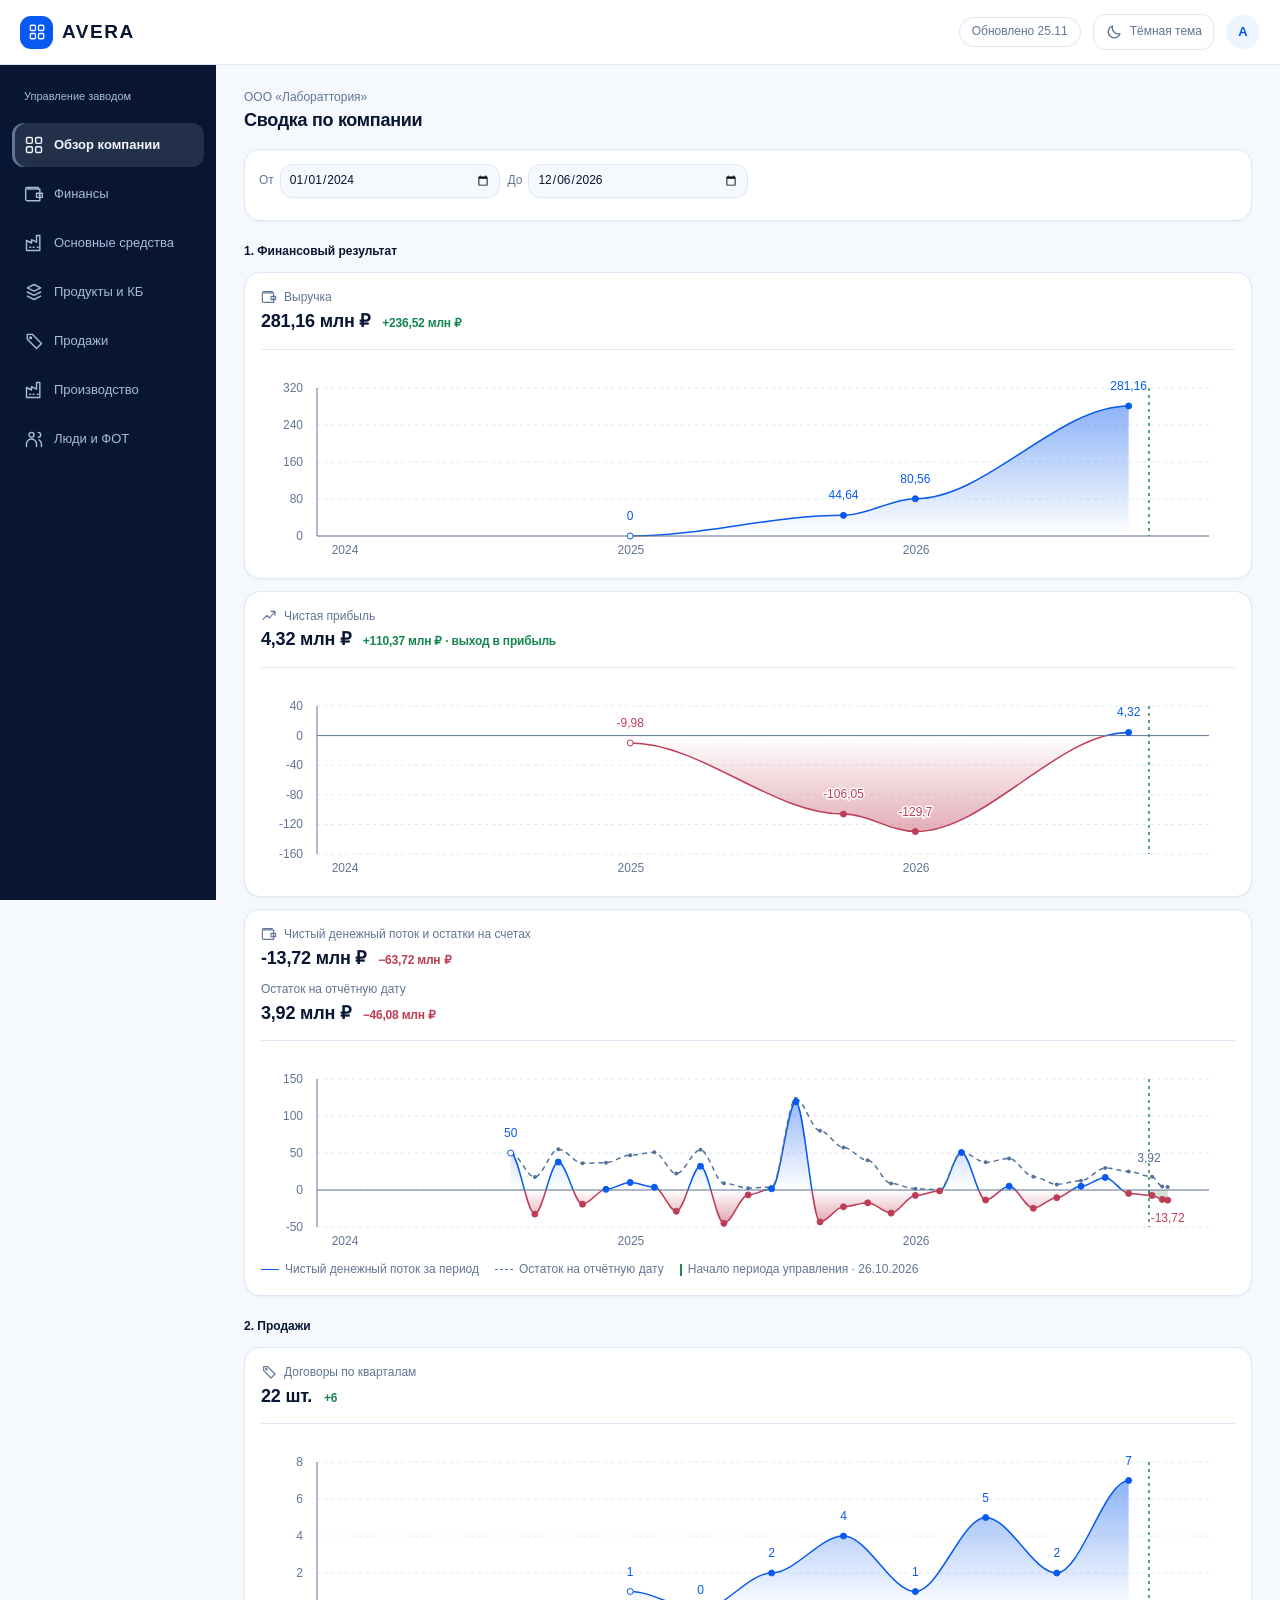
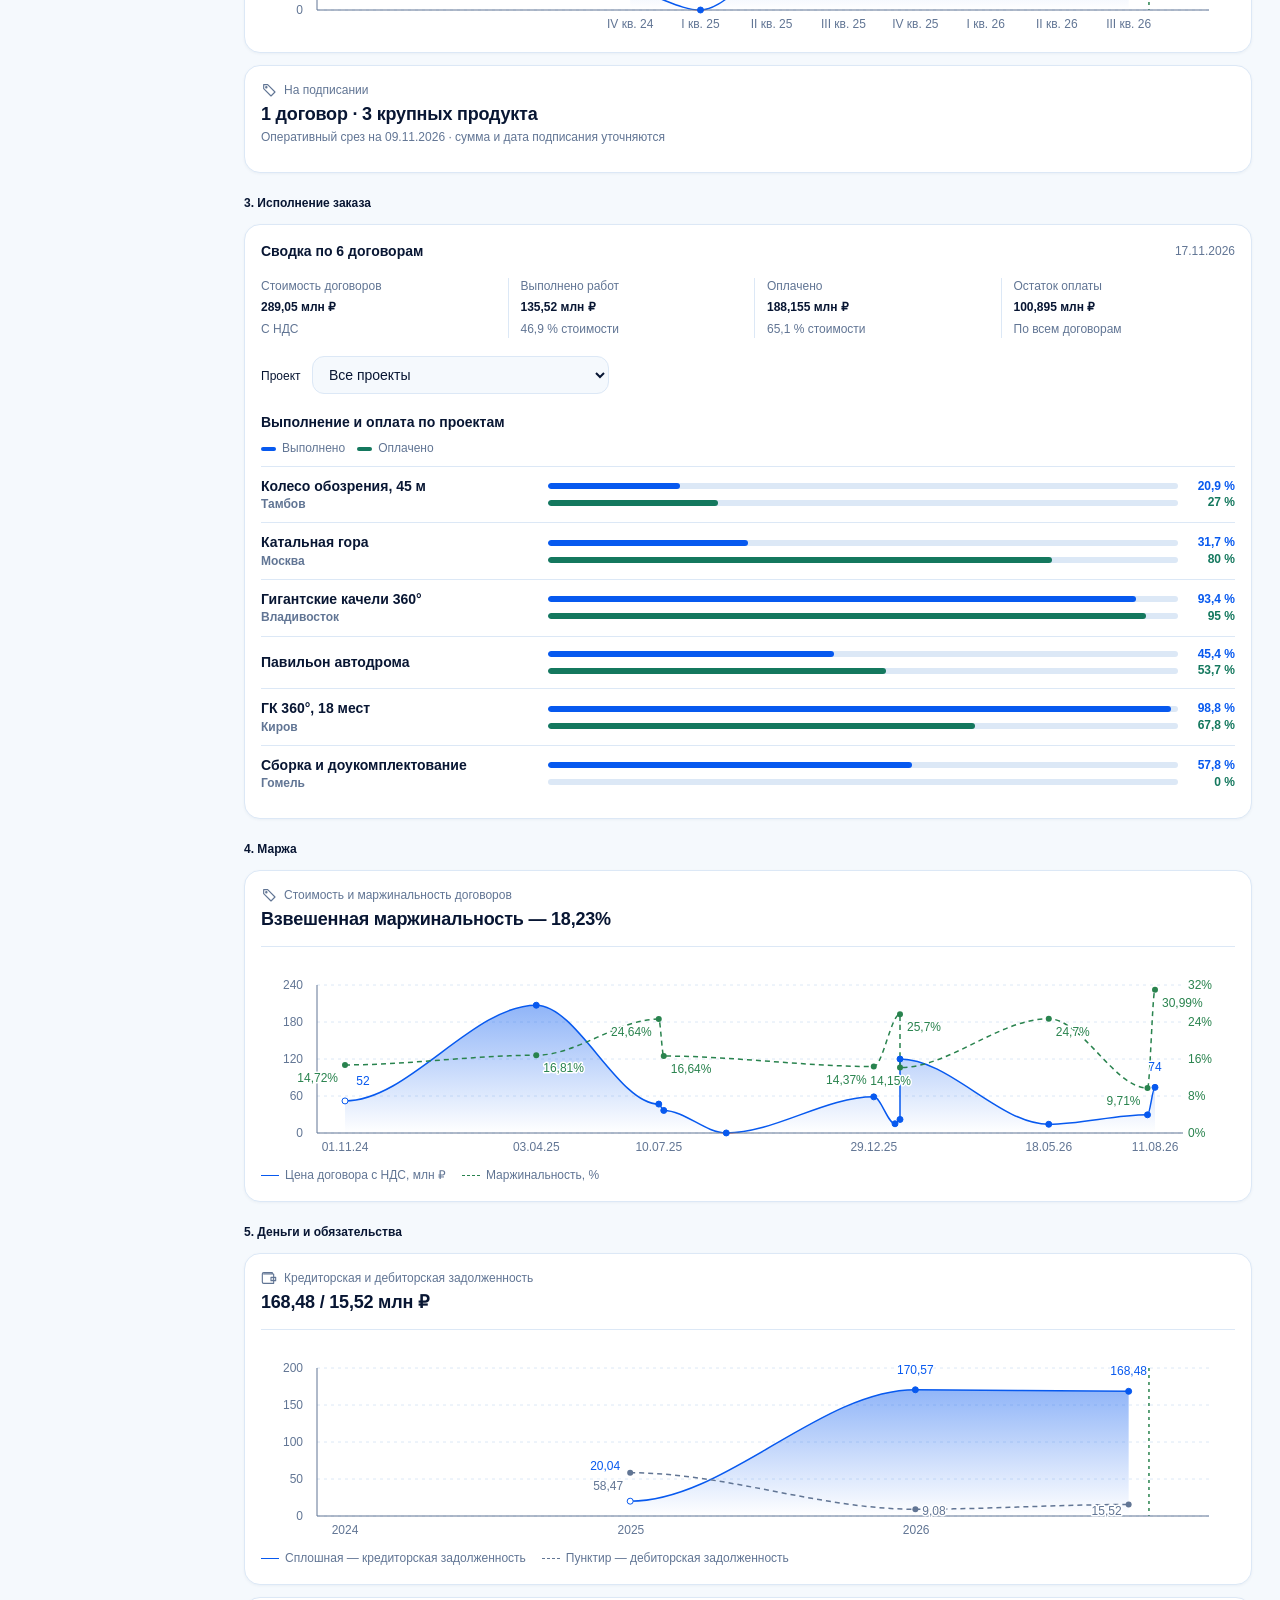
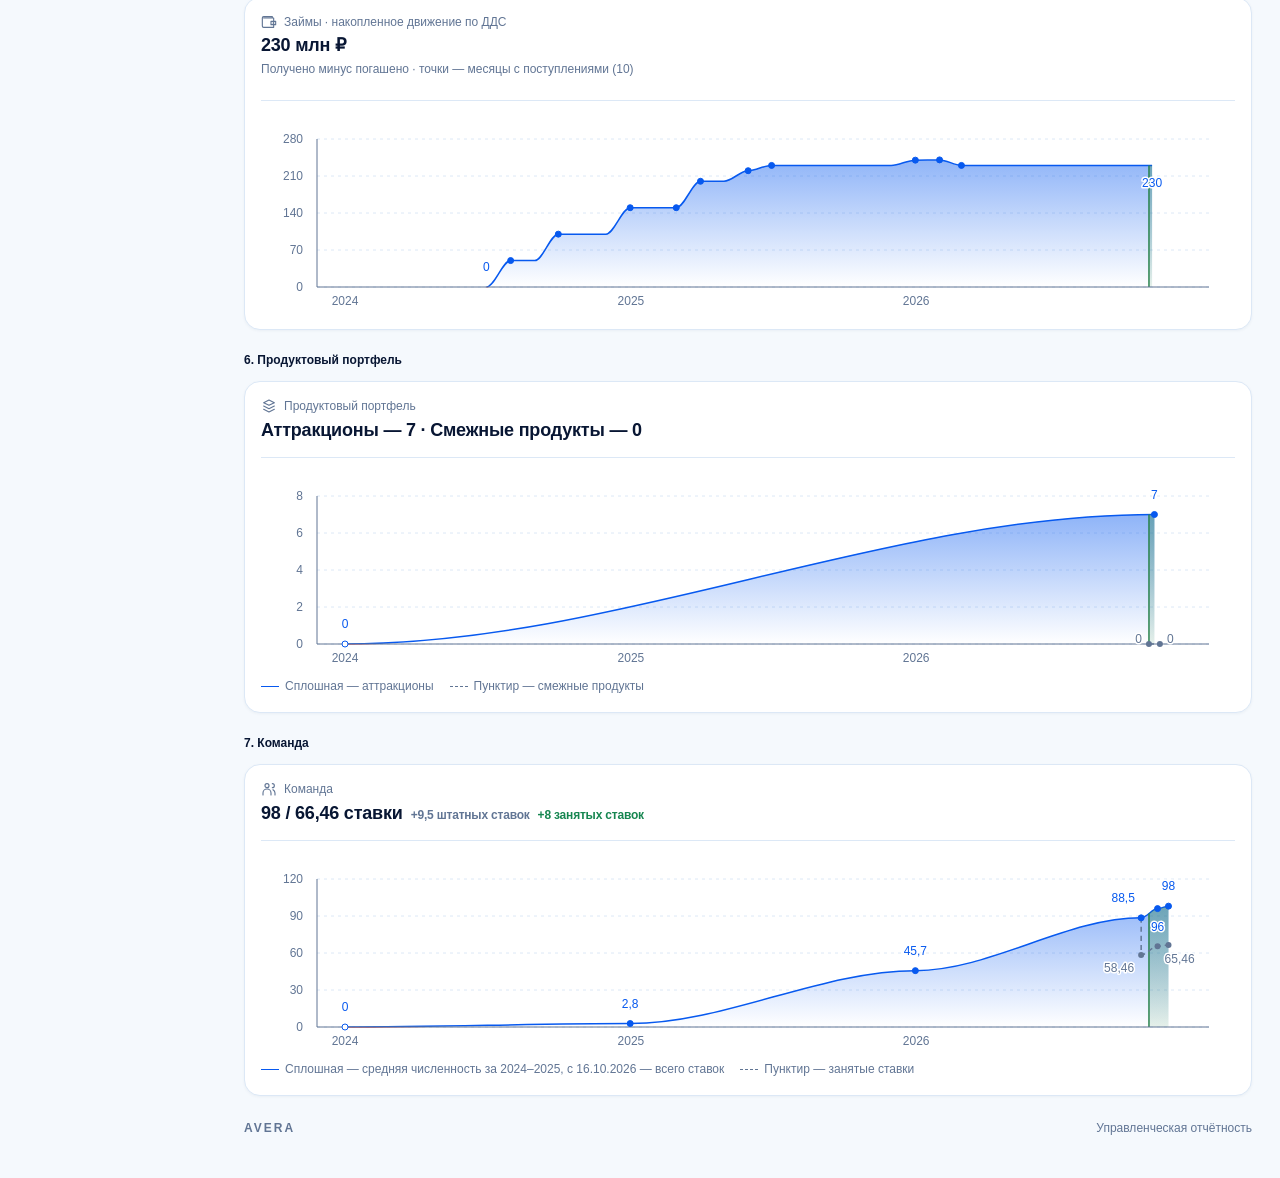
==== index.html @ dd009a10 "Name both portfolio counts and move line keys below chart" ====
<!doctype html><html lang="ru"><head><meta charset="utf-8"><meta name="viewport" content="width=device-width,initial-scale=1,viewport-fit=cover"><meta name="color-scheme" content="light dark"><meta name="description" content="AVERA: демонстрационный управленческий дашборд завода. Отчетность, кадровые агрегаты, основные средства и производственный график."><title>AVERA · Управленческий обзор</title><link rel="stylesheet" href="styles.css?v=actual-20261102"><link rel="stylesheet" href="tokens.css?v=actual-20261102"><link rel="stylesheet" href="design.css?v=chart-keys-20261125"><meta name="theme-color" id="av-theme-color" content="#ffffff"><script defer src="ui.js?v=actual-20261102"></script><script defer src="data.js?v=actual-20261102"></script><script defer src="owner.js?v=actual-20261102"></script><script defer src="hr-turnover-data.js?v=actual-20261102"></script><script defer src="data-bindings.js?v=staffing-20261120"></script><script defer src="accounting.js?v=verified-20261117"></script><script defer src="fixed-assets-data.js?v=actual-20261102"></script><script defer src="fixed-assets.js?v=actual-20261102"></script><script defer src="app.js?v=staffing-20261120"></script><script defer src="production-snapshot.js?v=actual-20261102"></script><script defer src="overview-series.js?v=contract-dates-published-20261125"></script><link rel="stylesheet" href="order-execution.css?v=1"><script defer src="order-snapshot.js?v=1"></script><script defer src="order-execution.js?v=2"></script><script defer src="real-overview.js?v=product-count-labels"></script><script defer src="kd-data.js?v=kd-20261103"></script><script defer src="sku-baseline.js?v=baseline-20261103"></script><script defer src="kd.js?v=owner-type-20261109"></script><link rel="stylesheet" href="comparison.css?v=mobile-date-fields-20261111"></head><body id="avera-owner"><a class="skip" href="#main">К содержанию</a><svg class="av-sprite" aria-hidden="true" focusable="false" xmlns="http://www.w3.org/2000/svg"><defs><symbol id="av-i-menu" viewBox="0 0 24 24"><path d="M4 6h16M4 12h16M4 18h16"/></symbol><symbol id="av-i-close" viewBox="0 0 24 24"><path d="m6 6 12 12M18 6 6 18"/></symbol><symbol id="av-i-grid" viewBox="0 0 24 24"><rect x="3" y="3" width="7" height="7" rx="1.5"/><rect x="14" y="3" width="7" height="7" rx="1.5"/><rect x="3" y="14" width="7" height="7" rx="1.5"/><rect x="14" y="14" width="7" height="7" rx="1.5"/></symbol><symbol id="av-i-wallet" viewBox="0 0 24 24"><path d="M4 6h15v14H4a2 2 0 0 1-2-2V6a2 2 0 0 1 2-2h13v2"/><path d="M15 11h7v5h-7zM18 13.5h.1"/></symbol><symbol id="av-i-trend" viewBox="0 0 24 24"><path d="M3 17 9 11l4 4 8-10M15 5h6v6"/></symbol><symbol id="av-i-cash" viewBox="0 0 24 24"><rect x="3" y="5" width="18" height="14" rx="2"/><circle cx="12" cy="12" r="3"/><path d="M6 9v.1M18 15v.1"/></symbol><symbol id="av-i-package" viewBox="0 0 24 24"><path d="m12 3 9 5v9l-9 5-9-5V8l9-5ZM3 8l9 5 9-5M12 13v9M7.5 5.5l9 5"/></symbol><symbol id="av-i-clock" viewBox="0 0 24 24"><circle cx="12" cy="12" r="9"/><path d="M12 7v5l3 2"/></symbol><symbol id="av-i-products" viewBox="0 0 24 24"><path d="m12 3 8 4-8 4-8-4 8-4ZM4 12l8 4 8-4M4 17l8 4 8-4"/></symbol><symbol id="av-i-rocket" viewBox="0 0 24 24"><path d="M9 15 5 19l-1-4 4-4M9 15l4 1 6-6 1-6-6 1-6 6 1 4ZM13 16l-1 4 4-1 3-4"/><circle cx="15" cy="9" r="1.5"/></symbol><symbol id="av-i-people" viewBox="0 0 24 24"><circle cx="9" cy="7" r="3"/><path d="M3 21v-3a6 6 0 0 1 12 0v3M17 4a3 3 0 0 1 0 6M21 21v-3a6 6 0 0 0-3-5"/></symbol><symbol id="av-i-factory" viewBox="0 0 24 24"><path d="M3 21V9l6 3V8l6 3V3h4v18H3ZM7 17h1M11 17h1M16 17h1"/></symbol><symbol id="av-i-sales" viewBox="0 0 24 24"><path d="M4 4h6l11 11-6 6L4 10V4Z"/><circle cx="8" cy="8" r="1"/></symbol><symbol id="av-i-moon" viewBox="0 0 24 24"><path d="M20 14A8 8 0 0 1 10 4a8 8 0 1 0 10 10Z"/></symbol><symbol id="av-i-sun" viewBox="0 0 24 24"><circle cx="12" cy="12" r="4"/><path d="M12 2v2M12 20v2M2 12h2M20 12h2M5 5l1.5 1.5M17.5 17.5 19 19M5 19l1.5-1.5M17.5 6.5 19 5"/></symbol></defs></svg><header class="av-shell-header"><button type="button" id="av-open-menu" class="av-icon-button av-open-menu" aria-label="Открыть меню" aria-controls="av-menu" aria-expanded="false"><svg class="av-icon" viewBox="0 0 24 24" aria-hidden="true" focusable="false"><use href="#av-i-menu"></use></svg></button><a href="#overview" class="av-logo" aria-label="AVERA, обзор компании"><span class="av-logo-mark"><svg class="av-icon" viewBox="0 0 24 24" aria-hidden="true" focusable="false"><use href="#av-i-grid"></use></svg></span>AVERA</a><span class="av-header-date">Обновлено 25.11</span><button type="button" id="theme" class="theme" aria-label="Включить тёмную тему"><svg class="av-icon" viewBox="0 0 24 24" aria-hidden="true" focusable="false"><use href="#av-i-moon"></use></svg><span>Тёмная тема</span></button><span class="av-user" aria-label="Просмотр данных предприятия">А</span></header><aside class="av-sidebar"><p class="av-sidebar-caption">Управление заводом</p><nav aria-label="Разделы дашборда" id="navigation"></nav></aside><dialog class="av-menu-dialog" id="av-menu" aria-label="Разделы AVERA"><div class="av-menu-title">AVERA<button type="button" class="av-icon-button" id="av-close-menu" aria-label="Закрыть меню"><svg class="av-icon" viewBox="0 0 24 24" aria-hidden="true" focusable="false"><use href="#av-i-close"></use></svg></button></div><nav id="av-mobile-navigation" aria-label="Разделы дашборда"></nav><p class="av-sidebar-foot">Управление заводом</p></dialog><main id="main" tabindex="-1"><div class="intro"><div><p class="eyebrow">ООО «Лабораттория» <span>Производство аттракционов и смежных продуктов</span></p><h1 id="title">Управленческий обзор</h1><p id="subtitle">Ключевые показатели, портфель продуктов и решения собственника.</p></div><div class="asof"><strong>30 октября 2026</strong><span>Финансы: сентябрь · ФОТ: октябрь</span></div></div><div class="notice">Интерактивный макет. Все суммы, статусы, сроки и штатные показатели вымышлены. ERP и CRM не подключены.</div><div id="content"></div><footer><strong>AVERA</strong><span>Управленческая отчётность</span></footer></main><dialog id="dialog"><div class="dialog-head"><h2 id="dialog-title"></h2><button id="close-dialog" class="close" aria-label="Закрыть">×</button></div><div id="dialog-body"></div><div class="dialog-bottom"><button class="primary" id="dialog-ok">Понятно</button></div></dialog></body></html>
---- styles.css ----
:root{--bg:#f5f9fd;--surface:#fff;--text:#081633;--muted:#617594;--line:#dce8f6;--accent:#0759ef;--tint:#edf5ff;--warn:#a76100;--warning-bg:#fff2d6;--good:#14785e;--good-bg:#e5f5ef;--shadow:0 12px 32px #17345b08;--grid:#dce6f3}*{box-sizing:border-box}html{scroll-behavior:smooth}body{margin:0;background:var(--bg);color:var(--text);font:15px/1.5 Arial,Helvetica,sans-serif}body.dark{--bg:#051428;--surface:#0b1e36;--text:#f4f7ff;--muted:#a8bcd7;--line:#203c5e;--accent:#02c4ee;--tint:#102c48;--warn:#ffcd66;--warning-bg:#40361f;--good:#75dbc0;--good-bg:#153c39;--grid:#26405f}button,input,select{font:inherit}button,a,select{touch-action:manipulation}button{cursor:pointer}button:focus-visible,a:focus-visible,select:focus-visible,input:focus-visible{outline:3px solid var(--accent);outline-offset:4px}button{color:var(--text)}a{color:var(--accent)}.topbar{display:flex;align-items:center;gap:25px;padding:0 28px;background:var(--surface);border-bottom:1px solid var(--line);min-height:78px}.brand{font-size:30px;letter-spacing:3px;font-weight:700;color:var(--text);text-decoration:none}.topbar nav{display:flex;align-self:stretch;gap:20px;align-items:stretch;flex:1}.nav-link{display:flex;align-items:center;border-bottom:4px solid transparent;padding:4px 0 0;white-space:nowrap;font-size:13px;text-decoration:none;color:var(--muted);font-weight:500}.nav-link[aria-current=page]{color:var(--accent);border-color:var(--accent);font-weight:700}.top-actions{display:flex;align-items:center;gap:12px}.demo{padding:5px 9px;border-radius:6px;font-size:11px;background:var(--tint);color:var(--accent);white-space:nowrap}.theme{font-size:12px;background:var(--surface);border:1px solid var(--line);border-radius:6px;padding:8px 10px;white-space:nowrap}main{max-width:1560px;margin:auto;padding:26px 28px}.intro{display:flex;align-items:end;justify-content:space-between;gap:20px;margin-bottom:15px}.eyebrow{margin:0 0 8px;font-size:13px;color:var(--muted)}.eyebrow span{border-left:1px solid var(--line);margin-left:12px;padding-left:12px}h1{font-family:Georgia,'Times New Roman',serif;font-size:46px;line-height:1.15;letter-spacing:-1.2px;margin:0 0 7px;font-weight:500}h2{font-size:21px;line-height:1.25;margin:0}h3{font-size:16px;margin:0 0 10px}p{margin:0 0 12px}#subtitle{color:var(--muted);margin:0}.asof{text-align:right;font-size:12px;white-space:nowrap}.asof span{display:block;color:var(--muted)}.notice{font-size:12px;color:var(--muted);padding:10px 13px;border-left:3px solid var(--accent);background:var(--tint);margin:18px 0}.overview-grid{display:grid;grid-template-columns:minmax(0,2.2fr) minmax(300px,1fr);gap:16px}.left-stack{display:grid;gap:16px}.panel{background:var(--surface);border:1px solid var(--line);border-radius:12px;padding:20px;box-shadow:var(--shadow);min-width:0}.panel-heading{display:flex;align-items:center;justify-content:space-between;gap:15px;margin-bottom:18px}.panel-heading small{font-size:12px;color:var(--muted)}.metrics{display:grid;grid-template-columns:repeat(4,minmax(0,1fr))}.metric{padding:13px 16px 16px;border-right:1px solid var(--line);min-width:0}.metric:nth-child(4n){border-right:0}.metric:nth-child(n+5){border-top:1px solid var(--line);padding-top:22px}.metric-label{font-size:12px;min-height:20px;color:var(--text)}.metric-value{font-family:Georgia,serif;font-size:34px;font-weight:600;letter-spacing:-1.2px;white-space:nowrap;line-height:1.4}.metric-value small{font-size:15px;letter-spacing:0;font-weight:400}.metric-note{font-size:12px;color:var(--muted)}.metric-link{display:block;text-decoration:none;color:inherit;border-radius:6px}.metric-link:hover{background:var(--tint)}.portfolio{width:100%;border-collapse:separate;border-spacing:0;overflow:hidden;border:1px solid var(--line);border-radius:8px}.portfolio th,.portfolio td{padding:11px 12px;border-right:1px solid var(--line);border-bottom:1px solid var(--line);text-align:center}.portfolio th{font-size:12px;font-weight:500;background:var(--tint)}.portfolio th:first-child{text-align:left;width:28%}.portfolio td:first-child{text-align:left;font-size:14px;font-weight:700}.portfolio td{font-family:Georgia,serif;font-size:26px;line-height:1.1}.portfolio td:first-child{font-family:Arial,sans-serif}.portfolio small{display:block;font-family:Arial,sans-serif;font-size:11px;font-weight:400;color:var(--muted);margin-top:6px;line-height:1.4}.portfolio tr:last-child td{border-bottom:0}.portfolio th:last-child,.portfolio td:last-child{border-right:0}.hint{font-size:12px;color:var(--muted);margin:11px 0 0}.badge{display:inline-block;background:var(--tint);color:var(--accent);border-radius:20px;padding:3px 9px;font-size:12px;white-space:nowrap}.badge.warn{background:var(--warning-bg);color:var(--warn)}.badge.good{background:var(--good-bg);color:var(--good)}.decisions{display:flex;flex-direction:column}.decision{width:100%;display:flex;gap:13px;align-items:flex-start;text-align:left;background:none;border:0;border-bottom:1px solid var(--line);padding:18px 0}.decision:last-of-type{border:0}.decision:hover{color:var(--accent)}.decision .number{flex:none;background:var(--warning-bg);color:var(--warn);font-size:12px;border-radius:50%;width:25px;height:25px;display:grid;place-items:center;font-weight:700}.decision strong{display:block;font-size:14px;line-height:1.45}.decision small{display:block;font-size:12px;color:var(--muted);margin-top:8px}.primary{border:1px solid var(--accent);border-radius:8px;background:var(--accent);color:#fff;padding:11px 16px;font-weight:600}.dark .primary{color:#051428}.decisions .primary{margin-top:auto;width:100%}.secondary{border:1px solid var(--line);border-radius:7px;background:var(--surface);padding:9px 14px}.cash-panel{margin-top:16px}.legend{display:flex;gap:20px;font-size:12px;color:var(--muted)}.chart{position:relative;height:172px;width:100%}canvas{width:100%;height:100%;display:block}.chart-labels{display:flex;justify-content:space-between;margin:7px 0 0 34px;font-size:12px;color:var(--muted)}footer{display:flex;gap:20px;justify-content:space-between;align-items:center;font-size:11px;color:var(--muted);padding:25px 0 5px}footer strong{letter-spacing:2px}.section-grid{display:grid;grid-template-columns:1.4fr 1fr;gap:16px;margin-top:16px}.summary-row{display:grid;grid-template-columns:repeat(4,minmax(0,1fr));gap:14px;margin-bottom:16px}.summary{padding:20px;background:var(--surface);border:1px solid var(--line);border-radius:10px}.summary strong{display:block;font-size:29px;letter-spacing:-.5px;margin:6px 0}.summary span{color:var(--muted);font-size:12px}.table-wrap{overflow:auto}.data-table{border-collapse:collapse;width:100%;font-size:13px}.data-table th{color:var(--muted);font-weight:500;text-align:left;background:var(--tint);white-space:nowrap}.data-table th,.data-table td{padding:13px 12px;border-bottom:1px solid var(--line);vertical-align:middle}.data-table td.num{text-align:right;white-space:nowrap}.data-table tr:last-child td{border-bottom:0}.data-table tr:hover td{background:var(--tint)}.toolbar{display:flex;gap:12px;flex-wrap:wrap;align-items:end;margin-bottom:18px}.field{display:flex;flex-direction:column;gap:5px;font-size:12px;color:var(--muted)}select,input{padding:9px 12px;border:1px solid var(--line);border-radius:7px;background:var(--surface);color:var(--text);min-height:40px}.toolbar input{min-width:220px}.toolbar .secondary{margin-left:auto}.pill-row{display:flex;gap:8px;flex-wrap:wrap;margin-bottom:17px}.pill{border:1px solid var(--line);border-radius:22px;padding:8px 15px;background:var(--surface)}.pill.active{background:var(--accent);color:#fff;border-color:var(--accent)}.dark .pill.active{color:#051428}.progress{height:6px;background:var(--line);border-radius:5px;overflow:hidden;margin-top:6px}.progress div{height:100%;background:var(--accent)}.row-caption{display:flex;justify-content:space-between;font-size:13px}.bar-row{padding:12px 0}.list-note{border-left:3px solid var(--accent);padding:10px 13px;background:var(--tint);font-size:13px;margin-top:15px}.empty{color:var(--muted);text-align:center;padding:32px}.small{font-size:12px;color:var(--muted)}.link-button{border:0;padding:0;background:none;color:var(--accent);text-align:left;text-decoration:underline;text-underline-offset:3px}.skip{position:absolute;top:-80px;left:10px;z-index:20;background:var(--surface);padding:10px}.skip:focus{top:10px}dialog{width:min(580px,calc(100% - 30px));padding:25px;border:1px solid var(--line);border-radius:14px;background:var(--surface);color:var(--text);box-shadow:0 25px 100px #0004}dialog::backdrop{background:#00132b99;backdrop-filter:blur(4px)}.dialog-head{display:flex;justify-content:space-between;gap:20px;align-items:start;margin-bottom:20px}.close{font-size:28px;background:none;border:0;padding:0 4px;line-height:1}.dialog-bottom{display:flex;justify-content:end;margin-top:22px}dialog dl{display:grid;grid-template-columns:130px 1fr;gap:12px;margin:0}dialog dt{color:var(--muted)}dialog dd{margin:0}.dialog-list{padding-left:20px}.dialog-list li{margin:12px 0}button:disabled{cursor:not-allowed;opacity:.5}@media(min-width:1450px){.metric-value{font-size:38px}.topbar nav{gap:25px}}@media(max-width:1200px){.topbar{flex-wrap:wrap;gap:10px 20px;padding-top:12px}.topbar nav{order:3;width:100%;overflow:auto;flex-basis:100%;min-height:48px;justify-content:space-between}.top-actions{margin-left:auto}.overview-grid{grid-template-columns:minmax(0,1fr) 310px}.metric{padding-left:8px;padding-right:8px}.metric-value{font-size:28px}.metric-value small{font-size:12px}h1{font-size:40px}}@media(max-width:900px){.overview-grid{grid-template-columns:1fr}.decisions .primary{margin-top:15px}.decisions{display:block}.decision{padding:14px 0}.section-grid{grid-template-columns:1fr}.summary-row{grid-template-columns:repeat(2,1fr)}.intro .asof{display:none}footer span:last-child{display:none}}@media(max-width:600px){main{padding:18px 14px}.topbar{padding:12px 15px 0;gap:8px}.brand{font-size:25px}.top-actions{gap:7px}.demo{font-size:9px;padding:4px 5px}.theme{font-size:10px;padding:6px}.topbar nav{gap:22px;justify-content:start}.nav-link{font-size:12px}.eyebrow span{display:block;border:0;margin:6px 0 0;padding:0;font-size:11px}.eyebrow{font-size:12px}h1{font-size:33px;letter-spacing:-.7px}#subtitle{font-size:13px}.notice{font-size:11px;margin:15px 0}.panel{padding:15px}.panel-heading{align-items:start;gap:8px;flex-wrap:wrap;margin-bottom:10px}h2{font-size:19px}.metrics{grid-template-columns:repeat(2,minmax(0,1fr))}.metric{padding:13px 8px!important}.metric:nth-child(2n){border-right:0}.metric:nth-child(n+3){border-top:1px solid var(--line)}.metric-value{font-size:31px}.metric-label{font-size:11px}.metric-note{font-size:11px}.portfolio{min-width:560px}.portfolio th,.portfolio td{padding:10px}.summary-row{gap:10px}.summary{padding:14px}.summary strong{font-size:25px}.summary span{font-size:11px}.toolbar{gap:9px}.field{flex:1;min-width:130px}.toolbar input{min-width:0;width:100%}.toolbar .secondary{margin:0}.legend{gap:15px;font-size:10px}.chart{height:150px}.chart-labels{font-size:10px}.data-table{font-size:12px}.data-table th,.data-table td{padding:11px 10px}footer{gap:10px;font-size:10px}dialog dl{grid-template-columns:1fr;gap:4px}dialog dd{margin-bottom:8px}.section-grid{margin-top:12px}.pill{font-size:12px;padding:7px 11px}}@media(prefers-reduced-motion:reduce){html{scroll-behavior:auto}}
---- tokens.css ----
/* Primitive → semantic → component tokens. See DESIGN.md. */
:root {
  --avera-blue:#0759ef; --avera-cyan:#02c4ee; --avera-navy:#081633;
  --avera-slate:#617594; --avera-teal:#14785e; --rose-700:#b54155;
  --neutral-0:#fff; --neutral-25:#f5f9fd; --neutral-100:#edf5ff;
  --neutral-200:#dce8f6; --neutral-500:#617594; --neutral-700:#203c5e; --neutral-900:#081633;
  --font-ui:-apple-system,BlinkMacSystemFont,"Segoe UI",sans-serif;
  --text-xs:11px; --text-sm:12px; --text-base:14px; --text-heading:15px; --text-value:19px; --text-page:24px;
  --space-1:4px; --space-2:8px; --space-3:12px; --space-4:16px; --space-5:20px; --space-6:24px;
  --radius-input:12px; --radius-card:16px; --radius-hero:22px;
  --icon-small:16px; --icon-default:18px; --icon-nav:20px; --icon-tile:28px;
  --color-background:var(--neutral-25); --color-surface:var(--neutral-0); --color-text:var(--neutral-900);
  --color-secondary-text:var(--avera-slate); --color-border:var(--neutral-200);
  --color-primary:var(--avera-blue); --color-primary-soft:#edf5ff; --color-primary-text:#fff;
  --color-positive:var(--avera-teal); --color-danger:var(--rose-700); --color-warning:#a76100;
  --color-warning-soft:#fff2d6; --color-positive-soft:#e5f5ef;
  --color-chart-compare:var(--avera-slate); --color-chart-profit:var(--avera-teal);
  --sidebar-background:var(--avera-navy); --sidebar-text:#f4f7ff; --sidebar-muted:#a8bcd7;
  --card-background:var(--color-surface); --card-border:var(--color-border);
  --card-padding:var(--space-4); --card-radius:var(--radius-card);
  --card-shadow:0 1px 3px rgb(23 52 91 / 5%);
  --button-background:var(--color-primary); --button-text:var(--color-primary-text);
  --input-background:var(--color-background); --input-border:var(--color-border);
  --chart-fill:color-mix(in srgb,var(--color-primary) 9%,transparent);
  /* Compatibility aliases shared by the existing functional renderers. */
  --bg:var(--color-background); --surface:var(--color-surface); --text:var(--color-text);
  --muted:var(--color-secondary-text); --line:var(--color-border); --accent:var(--color-primary);
  --tint:var(--color-primary-soft); --good:var(--color-positive); --danger:var(--color-danger);
  --warn:var(--color-warning); --warning-bg:var(--color-warning-soft); --good-bg:var(--color-positive-soft);
  --shadow:var(--card-shadow); --grid:var(--color-border);
}
body.dark {
  --color-background:#051428; --color-surface:#0b1e36; --color-text:#f4f7ff;
  --color-secondary-text:#a8bcd7; --color-border:#203c5e;
  --color-primary:var(--avera-cyan); --color-primary-soft:#102c48; --color-primary-text:#051428;
  --color-positive:#75dbc0; --color-danger:#ef9cac; --color-warning:#ffcd66;
  --color-warning-soft:#40361f; --color-positive-soft:#153c39;
  --color-chart-compare:#a8bcd7; --color-chart-profit:#75dbc0;
  --sidebar-background:#051428; --sidebar-text:#f4f7ff; --sidebar-muted:#a8bcd7;
  --card-shadow:0 1px 3px rgb(0 0 0 / 10%);
  --button-background:var(--color-primary); --button-text:var(--color-primary-text);
  --input-background:var(--color-background); --input-border:var(--color-border);
  --chart-fill:color-mix(in srgb,var(--color-primary) 9%,transparent);
  --bg:var(--color-background); --surface:var(--color-surface); --text:var(--color-text);
  --muted:var(--color-secondary-text); --line:var(--color-border); --accent:var(--color-primary);
  --tint:var(--color-primary-soft); --good:var(--color-positive); --danger:var(--color-danger);
  --warn:var(--color-warning); --warning-bg:var(--color-warning-soft); --good-bg:var(--color-positive-soft);
  --grid:var(--color-border);
}
---- design.css ----
html{-webkit-text-size-adjust:100%;scroll-behavior:smooth}
body#avera-owner{margin:0;font:var(--text-base)/1.45 var(--font-ui);background:var(--bg);color:var(--text);font-variant-numeric:tabular-nums}
#avera-owner{--av-bg:var(--bg);--av-surface:var(--surface);--av-text:var(--text);--av-muted:var(--muted);--av-line:var(--line);--av-blue:var(--accent);--av-green:var(--color-chart-profit);--av-red:var(--danger);--av-soft:var(--tint)}
#avera-owner *{box-sizing:border-box}
.av-icon{width:var(--icon-default);height:var(--icon-default);fill:none;stroke:currentColor;stroke-width:1.7;stroke-linecap:round;stroke-linejoin:round;flex:none;vertical-align:middle}
.av-sprite{position:absolute;width:0;height:0;overflow:hidden}
#avera-owner button,#avera-owner input,#avera-owner select{font-family:var(--font-ui)}
#avera-owner button,#avera-owner a{touch-action:manipulation}
#avera-owner button{user-select:none;-webkit-user-select:none}
#avera-owner button:active,#avera-owner .nav-link:active{filter:brightness(.94)}
#avera-owner :focus-visible{outline:2px solid var(--accent);outline-offset:3px}
.av-shell-header{position:sticky;top:0;z-index:10;height:65px;padding:8px max(20px,env(safe-area-inset-right));display:flex;align-items:center;gap:12px;background:var(--surface);border-bottom:1px solid var(--line)}
.av-logo{font-size:19px;font-weight:750;letter-spacing:1.5px;text-decoration:none;color:var(--text);display:flex;gap:9px;align-items:center;min-width:188px}
.av-logo-mark{display:grid;place-items:center;width:33px;height:33px;border-radius:11px;background:var(--accent);color:var(--button-text)}
.av-header-date{padding:5px 12px;border:1px solid var(--line);border-radius:20px;font-size:12px;color:var(--muted);margin-left:auto;white-space:nowrap}
.av-user{display:grid;place-items:center;width:34px;height:34px;background:var(--tint);color:var(--accent);border-radius:50%;font-size:13px;font-weight:700}
.av-icon-button{display:grid;place-items:center;width:38px;height:38px;border:0;border-radius:50%;background:transparent;color:var(--muted)}
#avera-owner .theme{display:flex;align-items:center;gap:7px;border:1px solid var(--line);border-radius:12px;min-height:36px;padding:7px 11px;font-size:12px;background:var(--surface);color:var(--muted)}
.av-sidebar{position:fixed;top:65px;left:0;bottom:0;width:216px;padding:24px 12px;background:var(--sidebar-background);color:var(--sidebar-text);display:flex;flex-direction:column;z-index:9}
.av-sidebar-caption{font-size:11px;color:var(--sidebar-muted);padding:0 12px 18px}
#avera-owner .av-sidebar nav,#avera-owner .av-menu-dialog nav{display:flex;flex-direction:column;gap:5px}
#avera-owner .nav-link{display:flex;align-items:center;gap:10px;border:0;border-radius:12px;min-height:44px;padding:10px 12px;text-decoration:none;font-size:13px;font-weight:500;white-space:normal;color:var(--sidebar-muted)}
#avera-owner .nav-link .av-icon{width:var(--icon-nav);height:var(--icon-nav)}
#avera-owner .nav-link[aria-current=page]{background:rgb(255 255 255 / 11%);color:var(--sidebar-text);font-weight:650;box-shadow:inset 3px 0 var(--color-chart-compare)}
.av-sidebar-foot{margin-top:auto;padding:20px 12px 0;border-top:1px solid rgb(255 255 255 / 12%);font-size:11px;color:var(--sidebar-muted)}
.av-open-menu{display:none}
#avera-owner main{max-width:1500px;margin:0 0 0 216px;padding:24px 28px 36px}
#avera-owner .intro{display:flex;align-items:center;justify-content:space-between;gap:14px;margin-bottom:12px}
#avera-owner .eyebrow{font-size:11px;color:var(--muted);margin:0 0 4px}
#avera-owner .eyebrow span{display:none}
#avera-owner h1{font:700 var(--text-page)/1.2 var(--font-ui);letter-spacing:-.3px;margin:0 0 5px}
#avera-owner h2{font:650 var(--text-heading)/1.35 var(--font-ui);margin:0}
#avera-owner h3{font-size:14px}
#avera-owner p{margin:0}
#avera-owner #subtitle{font-size:12px;color:var(--muted)}
#avera-owner .asof{font-size:11px;text-align:right;white-space:normal;color:var(--muted)}
#avera-owner .asof strong{font-weight:500;color:var(--text)}
#avera-owner .asof span{display:block}
#avera-owner .notice{border:0;border-radius:10px;padding:8px 12px;margin:0 0 14px;background:var(--tint);color:var(--muted);font-size:11px}
#avera-owner .av-top{display:flex;align-items:center;justify-content:space-between;gap:12px;flex-wrap:wrap;padding:14px 16px;border:1px solid var(--line);border-radius:var(--card-radius);background:var(--surface);box-shadow:var(--card-shadow);margin:0 0 14px}
#avera-owner .av-muted{font-size:12px;color:var(--muted)}
#avera-owner .av-compare{background:var(--bg);color:var(--muted);font-size:12px;font-weight:550;border:1px solid var(--line);border-radius:12px;padding:7px 11px;min-height:34px}
#avera-owner .av-compare[aria-pressed=true]{background:var(--accent);color:var(--button-text);border-color:var(--accent)}
#avera-owner .av-summary{padding:16px 18px;border:1px solid var(--line);border-radius:var(--radius-card);background:var(--surface);margin:0 0 14px;box-shadow:var(--card-shadow)}
#avera-owner .av-summary strong{font-size:14px;font-weight:650}
#avera-owner .av-summary p{margin-top:5px}
#avera-owner .av-grid{display:grid;grid-template-columns:repeat(4,minmax(0,1fr));gap:12px;background:none;border:0;overflow:visible}
#avera-owner .av-metric{display:flex;flex-direction:column;min-width:0;min-height:108px;padding:16px;background:var(--surface);border:1px solid var(--line);border-radius:var(--radius-card);box-shadow:var(--card-shadow);text-decoration:none;color:var(--text)}
#avera-owner .av-label{display:flex;align-items:flex-start;gap:7px;color:var(--muted);font-size:13px;line-height:1.4;margin-bottom:4px}
#avera-owner .av-label .av-icon{width:16px;height:16px}
#avera-owner .av-number{font:700 var(--text-value)/1.3 var(--font-ui);letter-spacing:-.2px;overflow-wrap:anywhere;margin:0 0 3px}
#avera-owner .av-metric>.av-muted{font-size:11px;line-height:1.4}
#avera-owner .av-change{font-size:11px;line-height:1.4;margin-top:6px}
#avera-owner .av-good{color:var(--good)}
#avera-owner .av-risk{color:var(--danger)}
#avera-owner .av-charts{display:grid;grid-template-columns:1fr 1fr;gap:16px;margin-top:16px}
#avera-owner .av-panel,#avera-owner .panel{background:var(--surface);border:1px solid var(--line);border-radius:var(--card-radius);box-shadow:var(--card-shadow);padding:var(--card-padding);min-width:0}
#avera-owner .av-panel h2{margin-bottom:5px}
#avera-owner .av-chart{display:block;height:205px;width:100%;margin-top:10px}
#avera-owner .av-chart text{font:11px var(--font-ui);fill:var(--muted)}
#avera-owner .av-chart .av-axis{stroke:var(--line);stroke-width:1;stroke-dasharray:3 4}
#avera-owner .av-chart .av-zero{stroke:var(--danger);stroke-width:1;stroke-dasharray:4 4}
#avera-owner .av-chart .av-cash{fill:none;stroke:var(--accent);stroke-width:2.2}
#avera-owner .av-legend{display:flex;gap:10px;flex-wrap:wrap;font-size:11px;color:var(--muted);margin-top:8px;line-height:1.5}
#avera-owner .av-dot{display:inline-block;width:8px;height:8px;border-radius:50%;margin-right:4px;background:var(--accent)}
#avera-owner .av-dot.profit{background:var(--color-chart-profit)}
#avera-owner .av-dot.plan{background:var(--color-chart-compare)}
#avera-owner .av-timeline,#avera-owner .av-decisions{margin-top:16px}
#avera-owner .av-dates{display:flex;justify-content:space-between;margin:12px 130px 0 162px;font-size:11px;color:var(--muted)}
#avera-owner .av-lane{display:grid;grid-template-columns:150px 1fr 118px;align-items:center;gap:12px;padding:13px 0;border-top:1px solid var(--line);font-size:12px}
#avera-owner .av-lane strong{font-weight:600}
#avera-owner .av-track{height:7px;background:var(--tint);position:relative;border-radius:5px}
#avera-owner .av-track span{position:absolute;height:7px;background:var(--accent);border-radius:5px}
#avera-owner .av-track span.risk{background:var(--color-chart-compare)}
#avera-owner details{border:1px solid var(--line);border-radius:12px;padding:12px;margin-top:10px}
#avera-owner summary{display:flex;align-items:baseline;justify-content:space-between;gap:10px;font-size:13px;cursor:pointer}
#avera-owner summary strong{font-weight:600}
#avera-owner .av-decision-body{padding-top:10px;font-size:12px;color:var(--muted);max-width:78ch}
#avera-owner .av-footer{display:flex;justify-content:space-between;flex-wrap:wrap;gap:8px;margin-top:14px;font-size:11px;color:var(--muted)}
#avera-owner .summary-row{display:grid;grid-template-columns:repeat(4,minmax(0,1fr));gap:12px;margin-bottom:16px}
#avera-owner .summary{min-height:100px;padding:16px;border-radius:var(--card-radius);background:var(--surface);border:1px solid var(--line);box-shadow:var(--card-shadow)}
#avera-owner .summary span{font-size:12px;color:var(--muted)}
#avera-owner .summary strong{font-size:var(--text-value);line-height:1.3;font-weight:700;letter-spacing:-.2px;margin:5px 0;display:block}
#avera-owner .panel-heading{margin-bottom:14px;gap:10px}
#avera-owner .panel-heading small{font-size:11px}
#avera-owner .section-grid{grid-template-columns:1fr 1fr;gap:16px;margin-top:16px}
#avera-owner .table-wrap{max-width:100%;overflow:auto}
#avera-owner .data-table{font-size:12px}
#avera-owner .data-table th{background:var(--bg);font-size:11px;font-weight:550}
#avera-owner .data-table td,#avera-owner .data-table th{padding:11px 10px}
#avera-owner .data-table td{overflow-wrap:normal}
#avera-owner .portfolio{border-color:var(--line);border-radius:12px}
#avera-owner .portfolio th{background:var(--bg);font-size:11px}
#avera-owner .portfolio td{font:650 19px/1.3 var(--font-ui)}
#avera-owner .portfolio td:first-child{font-size:12px}
#avera-owner .portfolio small{font-family:var(--font-ui);font-size:11px}
#avera-owner .badge{font-size:11px;padding:3px 8px;background:var(--tint);color:var(--accent)}
#avera-owner .badge.good{background:var(--good-bg);color:var(--good)}
#avera-owner .badge.warn{background:var(--warning-bg);color:var(--warn)}
#avera-owner .primary,#avera-owner .secondary,#avera-owner .pill{border-radius:12px;font-size:12px;font-weight:550;min-height:36px;padding:8px 12px}
#avera-owner .primary,#avera-owner .pill.active{background:var(--button-background);color:var(--button-text);border-color:var(--button-background)}
#avera-owner .secondary,#avera-owner .pill{background:var(--surface);border-color:var(--line);color:var(--text)}
#avera-owner .pill.active{background:var(--button-background);color:var(--button-text);border-color:var(--button-background)}
#avera-owner .field{font-size:12px}
#avera-owner input,#avera-owner select{background:var(--input-background);border:1px solid var(--input-border);border-radius:var(--radius-input);padding:9px 12px;min-height:36px;font-size:14px;color:var(--text)}
#avera-owner .toolbar{gap:10px;margin-bottom:14px}
#avera-owner .hint,#avera-owner .list-note{font-size:11px;line-height:1.5}
#avera-owner .list-note{border:0;border-radius:10px;background:var(--tint)}
#avera-owner .progress{height:6px;background:var(--line)}
#avera-owner .progress div{background:var(--accent)}
#avera-owner footer{padding-top:24px;font-size:11px;gap:12px}
#avera-owner dialog{border:1px solid var(--line);border-radius:20px;background:var(--surface);color:var(--text);padding:20px;box-shadow:0 12px 50px rgb(15 40 30 / 15%)}
#avera-owner dialog::backdrop{background:rgb(11 29 24 / 42%);backdrop-filter:blur(3px)}
#avera-owner .av-menu-dialog{position:fixed;inset:0 auto 0 0;width:min(77vw,280px);max-width:none;height:100dvh;max-height:none;margin:0;border:0;border-radius:0;padding:24px 12px;background:var(--sidebar-background);color:var(--sidebar-text)}
.av-menu-title{display:flex;align-items:center;justify-content:space-between;margin-bottom:24px;padding-left:12px;font-size:18px;font-weight:700}
#avera-owner .av-menu-dialog .av-icon-button{color:var(--sidebar-text)}
#avera-owner [hidden]{display:none!important}
@media(hover:hover) and (pointer:fine){#avera-owner .av-metric:hover{border-color:var(--accent)}#avera-owner .nav-link:hover{background:rgb(255 255 255 / 7%)}#avera-owner .av-icon-button:hover{background:var(--tint)}}
@media(min-width:1500px){#avera-owner main{margin-left:216px}}
@media(max-width:1100px){#avera-owner .av-grid{grid-template-columns:repeat(2,minmax(0,1fr))}#avera-owner .summary-row{grid-template-columns:repeat(2,minmax(0,1fr))}#avera-owner .section-grid{grid-template-columns:1fr}.av-header-date{font-size:11px}.av-logo{min-width:170px}}
@media(max-width:760px){.av-sidebar{display:none}.av-open-menu{display:grid}.av-shell-header{height:58px;padding:7px 14px;padding-left:max(10px,env(safe-area-inset-left));padding-right:max(10px,env(safe-area-inset-right));gap:7px}.av-logo{font-size:16px;min-width:0;gap:6px}.av-logo-mark{display:none}.av-header-date{margin-left:auto;font-size:11px;padding:4px 8px}.av-user{width:30px;height:30px}#avera-owner .theme{width:36px;height:36px;padding:0;justify-content:center;border:0;background:transparent}#avera-owner .theme span{display:none}#avera-owner main{margin:0;padding:16px 14px 24px}#avera-owner .intro{display:block;margin-bottom:12px}#avera-owner h1{font-size:23px}#avera-owner .asof{display:none}#avera-owner #subtitle{font-size:12px}#avera-owner .notice{font-size:11px;padding:8px 10px}#avera-owner .av-top{padding:14px;gap:10px}#avera-owner .av-grid{gap:11px}#avera-owner .av-metric{padding:14px;min-height:102px}#avera-owner .av-number{font-size:18px}#avera-owner .av-label{font-size:12px}#avera-owner .av-label .av-icon{width:16px;height:16px}#avera-owner .av-charts{grid-template-columns:1fr;gap:14px;margin-top:14px}#avera-owner .av-chart{height:210px}#avera-owner .av-panel{padding:15px}#avera-owner .av-summary{padding:14px}#avera-owner .av-dates{margin:10px 0}#avera-owner .av-lane{grid-template-columns:1fr 1.1fr;font-size:12px}#avera-owner .av-lane small{grid-column:1/-1}#avera-owner summary{flex-wrap:wrap;font-size:13px}#avera-owner .av-footer{font-size:11px}#avera-owner .summary-row{gap:11px}#avera-owner .summary{padding:14px;min-height:92px}#avera-owner .summary strong{font-size:18px}#avera-owner .summary span{font-size:12px}#avera-owner .toolbar .field{flex:1 1 100%;min-width:0}#avera-owner .toolbar input{min-width:0;width:100%}#avera-owner .toolbar .secondary{margin-left:0}#avera-owner footer{flex-wrap:wrap}#avera-owner .data-table{min-width:520px}#avera-owner .section-grid{gap:14px}}
@media(pointer:coarse){#avera-owner input,#avera-owner select{font-size:16px;min-height:40px}#avera-owner .av-icon-button{width:40px;height:40px}#avera-owner .nav-link{min-height:44px}}
@media(prefers-reduced-motion:reduce){html{scroll-behavior:auto}}

#avera-owner .av-owner-kpis{grid-template-columns:minmax(0,1fr)}
#avera-owner .av-owner-kpis .av-metric{display:flex;grid-row:auto}
#avera-owner .av-kpi-chart{border-top:1px solid var(--line);margin-top:12px;padding-top:10px}
#avera-owner .av-kpi-chart{container-type:inline-size}
#avera-owner main.av-overview-type .av-profit-chart text{font-size:12px}
#avera-owner .av-owner-kpis .av-metric>.av-muted{flex-shrink:0;min-height:1.4em;margin:0 0 10px}
#avera-owner .av-kpi-chart p{margin:0;font-size:12px}
#avera-owner .av-kpi-bars{list-style:none;padding:0;margin:0;display:grid;gap:8px}
#avera-owner .av-kpi-bars li{display:grid;grid-template-columns:90px minmax(0,1fr) 70px;align-items:center;gap:8px;font-size:12px}
#avera-owner .av-kpi-bars strong{text-align:right;font-variant-numeric:tabular-nums}
#avera-owner .av-kpi-track{position:relative;height:10px;background:var(--input-background);border-radius:4px}
#avera-owner .av-kpi-track i,#avera-owner .av-kpi-track b{position:absolute;height:100%;background:var(--accent);border-radius:3px}
#avera-owner .av-kpi-track i.av-kpi-negative{background:#d75c70}
#avera-owner .av-kpi-track b{width:1px;background:var(--muted)}
#avera-owner .av-kpi-progress{width:100%;height:12px;accent-color:var(--accent)}

#avera-owner .av-profit-chart{display:block;width:100%;margin:0;--av-profit-loss:#bd3d56}
#avera-owner.dark .av-profit-chart{--av-profit-loss:#ff98aa}
#avera-owner :is(.av-profit-chart,.av-chart-legend){--av-management:#29834e}
#avera-owner.dark :is(.av-profit-chart,.av-chart-legend){--av-management:#b6f9c8}
#avera-owner .av-profit-chart text{font-size:11px}
#avera-owner .av-profit-chart text:not([fill]){fill:var(--muted)}
#avera-owner .av-profit-chart .av-kpi-point-label{paint-order:stroke;stroke:var(--surface);stroke-width:3px;stroke-linejoin:round}
#avera-owner .av-profit-axis{fill:none;stroke:var(--muted)}
#avera-owner .av-profit-delta{color:#168650}
#avera-owner.dark .av-profit-delta{color:#72e4a1}
#avera-owner .av-profit-delta.av-profit-decline{color:#bd3d56}
#avera-owner.dark .av-profit-delta.av-profit-decline{color:#ff98aa}

#avera-owner .av-kpi-gridline{fill:none;stroke:var(--line);stroke-dasharray:3 4}

#avera-owner main.av-overview-type{font-family:var(--font-ui);font-size:12px}
#avera-owner main.av-overview-type :is(p,span,strong,small,label,input,text,.notice,.av-label,.av-muted,footer){font-family:inherit;font-size:12px}
#avera-owner main.av-overview-type h1{font-family:inherit;font-size:18px}
#avera-owner main.av-overview-type .av-number{font-family:inherit;font-size:18px}

#avera-owner main.av-overview-type :is(#subtitle,.notice){display:none}

#avera-owner main.av-overview-type .av-kpi-values{display:flex;align-items:baseline;flex-wrap:wrap;gap:2px 12px}
#avera-owner main.av-overview-type .av-kpi-values>span:first-child{font-size:inherit}
#avera-owner .av-kpi-delta{color:var(--muted);font-weight:700}
#avera-owner .av-kpi-delta-good{color:#168650}
#avera-owner.dark .av-kpi-delta-good{color:#72e4a1}
#avera-owner .av-kpi-delta-bad{color:#bd3d56}
#avera-owner.dark .av-kpi-delta-bad{color:#ff98aa}

@container (max-width:330px){#avera-owner .av-profit-chart .av-kpi-minor-tick{display:none}}
#avera-owner .av-kpi-link{color:var(--muted);text-decoration:none;width:fit-content}
#avera-owner .av-overview-series{width:fit-content;max-width:100%;padding:5px 9px;color:var(--text);font-size:12px}
#avera-owner .av-overview-section{font:inherit;font-weight:700;margin:10px 0 0}
#avera-owner .av-owner-kpis .av-status-card{min-height:0}

#avera-owner .av-kpi-values .av-team-delta{font-size:12px;font-weight:700}
#avera-owner main.av-overview-type .av-kpi-values:has(> .av-team-delta){column-gap:8px}

:root{--av-cash-balance:#53729a}
body.dark{--av-cash-balance:#b5c9e2}
.av-chart-legend{display:flex;flex-wrap:wrap;align-items:center;gap:4px 16px;margin-top:8px;font-size:12px;color:var(--muted)}
.av-chart-legend span{display:inline-flex;align-items:center;gap:6px}
.av-chart-legend i{width:18px;border-top:1.5px solid var(--accent)}
.av-chart-legend i.av-series-dash{border-top-style:dashed;border-color:var(--muted)}
.av-chart-legend i.av-cash-dash{border-top-style:dashed;border-color:var(--av-cash-balance)}
.av-chart-legend i.av-margin-dash{border-top-style:dashed;border-color:var(--av-management)}
.av-chart-legend i.av-arrival-key{width:0;height:12px;border:0;border-inline-start:2px dashed var(--av-management)}
.av-cash-balance-kpi{margin-top:8px}
---- order-execution.css ----
.order-card{grid-column:1/-1;min-width:0;--order-paid:var(--color-positive);font-variant-numeric:tabular-nums}
.order-card header,.order-key,.order-line{display:flex;align-items:center;gap:12px}
.order-card header{justify-content:space-between}
.order-card h3{margin:0;font-size:16px;color:var(--text)}
.order-card time,.order-card small,.order-missing,.order-status{color:var(--muted);font-size:12px}
.order-card small{display:block}
.order-summary{display:grid;grid-template-columns:repeat(4,minmax(0,1fr));gap:12px;margin:16px 0 18px}
.order-summary>div{padding-left:12px;border-left:1px solid var(--line)}
.order-summary>div:first-child{padding-left:0;border:0}
.order-summary strong{display:block;margin:4px 0;font-size:clamp(17px,2vw,24px);color:var(--text)}
.order-summary em{font-style:normal;font-size:12px;white-space:nowrap}
.order-card select{margin-left:8px;min-height:36px;max-width:100%;background:var(--surface);color:var(--text);border:1px solid var(--line);border-radius:8px;padding:4px 9px}
.order-card [data-order-chart]{margin-top:18px}
.order-key{margin:8px 0;font-size:12px;color:var(--muted)}
.order-key span:before{content:'';display:inline-block;width:15px;height:4px;vertical-align:middle;margin-right:6px;background:var(--accent);border-radius:2px}
.order-key span:nth-child(2):before,.order-paid .order-track i{background:var(--order-paid)}
.order-row{display:grid;grid-template-columns:minmax(160px,28%) minmax(0,1fr);align-items:center;gap:14px;border-top:1px solid var(--line);padding:9px 0;font-size:14px}
.order-row button{font:inherit;color:var(--text);background:transparent;border:0;text-align:left;padding:0;cursor:pointer;font-weight:600}
.order-row button:hover{text-decoration:underline}
.order-line{gap:8px;color:var(--accent);font-size:12px;line-height:1.4}
.order-line.order-paid{color:var(--order-paid)}
.order-track{flex:1;height:6px;border-radius:4px;background:var(--line);overflow:hidden}
.order-track i{display:block;height:100%;border-radius:4px;background:var(--accent)}
.order-line.order-paid i{background:var(--order-paid)}
.order-line b{min-width:49px;text-align:right}
.order-status{line-height:1.6;margin:8px 0}
@media(max-width:700px){.order-summary{grid-template-columns:1fr 1fr}.order-summary>div:nth-child(3){padding-left:0;border:0}.order-row{grid-template-columns:1fr;gap:4px}.order-card select{width:100%;margin:4px 0 0}.order-card header{flex-wrap:wrap}.order-track{height:5px}}
---- comparison.css ----
#avera-owner .cmp-page #subtitle:empty{display:none}
#avera-owner .cmp-page>.notice{display:none}
#avera-owner .cmp-controls{padding:14px;margin:0 0 12px}
#avera-owner .cmp-switch,#avera-owner .cmp-context{display:flex;align-items:center;gap:8px;flex-wrap:wrap}
#avera-owner .cmp-switch{margin-bottom:8px}
#avera-owner .cmp-switch button{background:var(--surface);color:var(--text);border:1px solid var(--line);border-radius:12px;font-size:13px;min-height:40px;padding:8px 13px}
#avera-owner .cmp-switch button[aria-pressed=true]{background:var(--button-background);color:var(--button-text);border-color:var(--button-background)}
#avera-owner .cmp-context{gap:6px 16px;font-size:11px;color:var(--muted)}
#avera-owner .cmp-list{display:grid;gap:11px}
#avera-owner .cmp-card{display:grid;grid-template-rows:22px 102px;gap:3px;padding:14px;margin:0}
#avera-owner .cmp-card h2{font-size:15px;line-height:22px;margin:0}
#avera-owner .cmp-card h2 span{color:var(--muted);font-weight:500}
#avera-owner .cmp-pair{min-width:0}
#avera-owner .cmp-values{display:grid;grid-template-columns:repeat(2,minmax(0,1fr));gap:12px;margin:0;font-variant-numeric:tabular-nums}
#avera-owner .cmp-column-head{display:grid;grid-template-columns:repeat(2,minmax(0,1fr));gap:12px;padding-bottom:8px;font-size:12px;font-weight:650;color:var(--muted)}
#avera-owner .cmp-column-head span{padding-inline:14px}
#avera-owner .cmp-tile{display:grid;grid-template-rows:16px 27px 15px;align-content:center;gap:2px;min-height:84px;padding:9px 12px}
#avera-owner .cmp-values dt{display:flex;align-items:center;gap:5px;min-width:0;font-size:12px;color:var(--muted);white-space:nowrap}
#avera-owner .cmp-values dt svg{width:14px;height:14px;flex:none}
#avera-owner .cmp-values dt span{overflow:hidden;text-overflow:ellipsis}
#avera-owner .cmp-values dd{font-size:22px;font-weight:700;line-height:27px;margin:0;white-space:nowrap}
#avera-owner .cmp-unit{font-size:11px;font-weight:500;color:var(--muted)}
#avera-owner .cmp-values dd.cmp-period{display:flex;gap:5px;align-items:center;min-width:0;font-size:11px;font-weight:400;line-height:14px;color:var(--muted)}
#avera-owner .cmp-dates{display:grid;grid-template-columns:repeat(2,minmax(0,1fr));gap:8px;width:50%;min-width:min(100%,320px);margin:0 0 8px}
#avera-owner .cmp-date-field{display:grid;grid-template-columns:auto minmax(0,1fr);align-items:center;gap:6px;min-width:0;font-size:12px;color:var(--muted)}
#avera-owner .cmp-date-field input{box-sizing:border-box;width:100%;min-width:0;min-height:34px;padding:4px 8px;font-size:14px}
#avera-owner .cmp-date-field input::-webkit-calendar-picker-indicator{cursor:pointer}
@media(pointer:coarse){#avera-owner .cmp-date-field input{min-height:40px;font-size:16px}}
#avera-owner.dark .cmp-date-field{color-scheme:dark}
#avera-owner .cmp-date-input{min-width:0}
#avera-owner .cmp-date-value{display:none}
@media(max-width:760px){
  #avera-owner .cmp-dates{width:100%}
}
@media(max-width:760px) and (pointer:coarse){
  #avera-owner .cmp-date-input{position:relative;overflow:hidden;border-radius:var(--radius-input)}
  #avera-owner .cmp-date-input:focus-within{outline:2px solid var(--accent);outline-offset:2px}
  #avera-owner .cmp-date-input .cmp-date-value{
    display:grid;place-items:center;min-height:40px;padding:4px;white-space:nowrap;
    color:var(--text);background:var(--input-background);border:1px solid var(--input-border);
    border-radius:inherit;font-variant-numeric:tabular-nums;
  }
  #avera-owner .cmp-date-input input{
    position:absolute;inset:0;width:100%;height:100%;margin:0;padding:0;opacity:0;
  }
  #avera-owner .cmp-date-input input::-webkit-calendar-picker-indicator{
    position:absolute;inset:0;width:auto;height:auto;margin:0;padding:0;
  }
}
#avera-owner .cmp-trend{font-weight:700}
#avera-owner .cmp-trend-good{color:var(--good)}
#avera-owner .cmp-trend-bad{color:var(--danger)}
#avera-owner .cmp-details{margin-top:8px}
#avera-owner .cmp-details p{margin-top:8px}
#avera-owner .cmp-section-title{font-size:15px;margin:0 0 8px}
#avera-owner .cmp-period-card{display:block}
#avera-owner .cmp-period-card h2{padding-bottom:12px;border-bottom:1px solid var(--line)}
#avera-owner .cmp-period-graph{display:block;width:100%;margin:8px 0 0;font-size:12px}
#avera-owner .cmp-selected-range{fill:var(--accent);fill-opacity:.10}
#avera-owner .cmp-context-point{fill:var(--muted);opacity:.65}
#avera-owner .cmp-plot-grid path{fill:none;stroke:var(--line);stroke-dasharray:2 3}
#avera-owner .cmp-plot-grid text{fill:var(--muted)}
#avera-owner .cmp-plot-axis{fill:none;stroke:var(--muted)}
#avera-owner .cmp-after-arrival{fill:none;stroke:var(--accent);stroke-width:3}
#avera-owner .cmp-today-line{fill:none;stroke:#168650;stroke-width:2}
#avera-owner.dark .cmp-today-line{stroke:#4ade80}
#avera-owner .cmp-time-key{display:flex;flex-wrap:wrap;gap:6px 16px;margin:0 0 10px;color:var(--muted);font-size:12px}
#avera-owner .cmp-time-key span::before{content:"";display:inline-block;width:13px;border-top:3px solid var(--accent);margin-right:5px;vertical-align:middle}
#avera-owner .cmp-time-key span+span::before{width:0;height:10px;border:0;border-left:2px solid #168650}
#avera-owner.dark .cmp-time-key span+span::before{border-left-color:#4ade80}
#avera-owner .cmp-start-baseline{fill:none;stroke:var(--muted);stroke-width:1.5;stroke-dasharray:5 4}
#avera-owner .cmp-period-trace{fill:none;stroke:var(--accent);stroke-width:2;stroke-dasharray:5 4;stroke-linecap:round}
#avera-owner .cmp-period-graph .cmp-axis-date{fill:var(--muted)}
#avera-owner .cmp-series-a{color:var(--accent)}
#avera-owner .cmp-series-b{color:var(--text)}
#avera-owner .cmp-period-graph g[class^="cmp-series"]{fill:currentColor}
#avera-owner .cmp-period-graph .cmp-series-b circle{fill:var(--surface);stroke:currentColor;stroke-width:1.5}
#avera-owner .cmp-series-legend{display:grid;gap:4px;width:max-content;max-width:100%;margin:8px auto 2px;padding:0;list-style:none;font-size:12px}
#avera-owner .cmp-series-legend li{display:flex;align-items:center;gap:6px}
#avera-owner .cmp-series-legend i{width:14px;border-top:2px solid currentColor}
#avera-owner .cmp-series-legend .cmp-series-b i{border-top-style:dashed}
#avera-owner .cmp-series-legend .cmp-series-range i{border-top-style:dashed}
#avera-owner .cmp-period-empty{display:grid;place-items:center;min-height:102px;color:var(--muted)}

@supports (grid-template-rows:subgrid){
  #avera-owner .av-grid:not(.av-owner-kpis)>.av-metric,#avera-owner .summary-row>.summary{
    display:grid;grid-row:span 3;grid-template-rows:subgrid;row-gap:4px;align-items:start;
  }
}
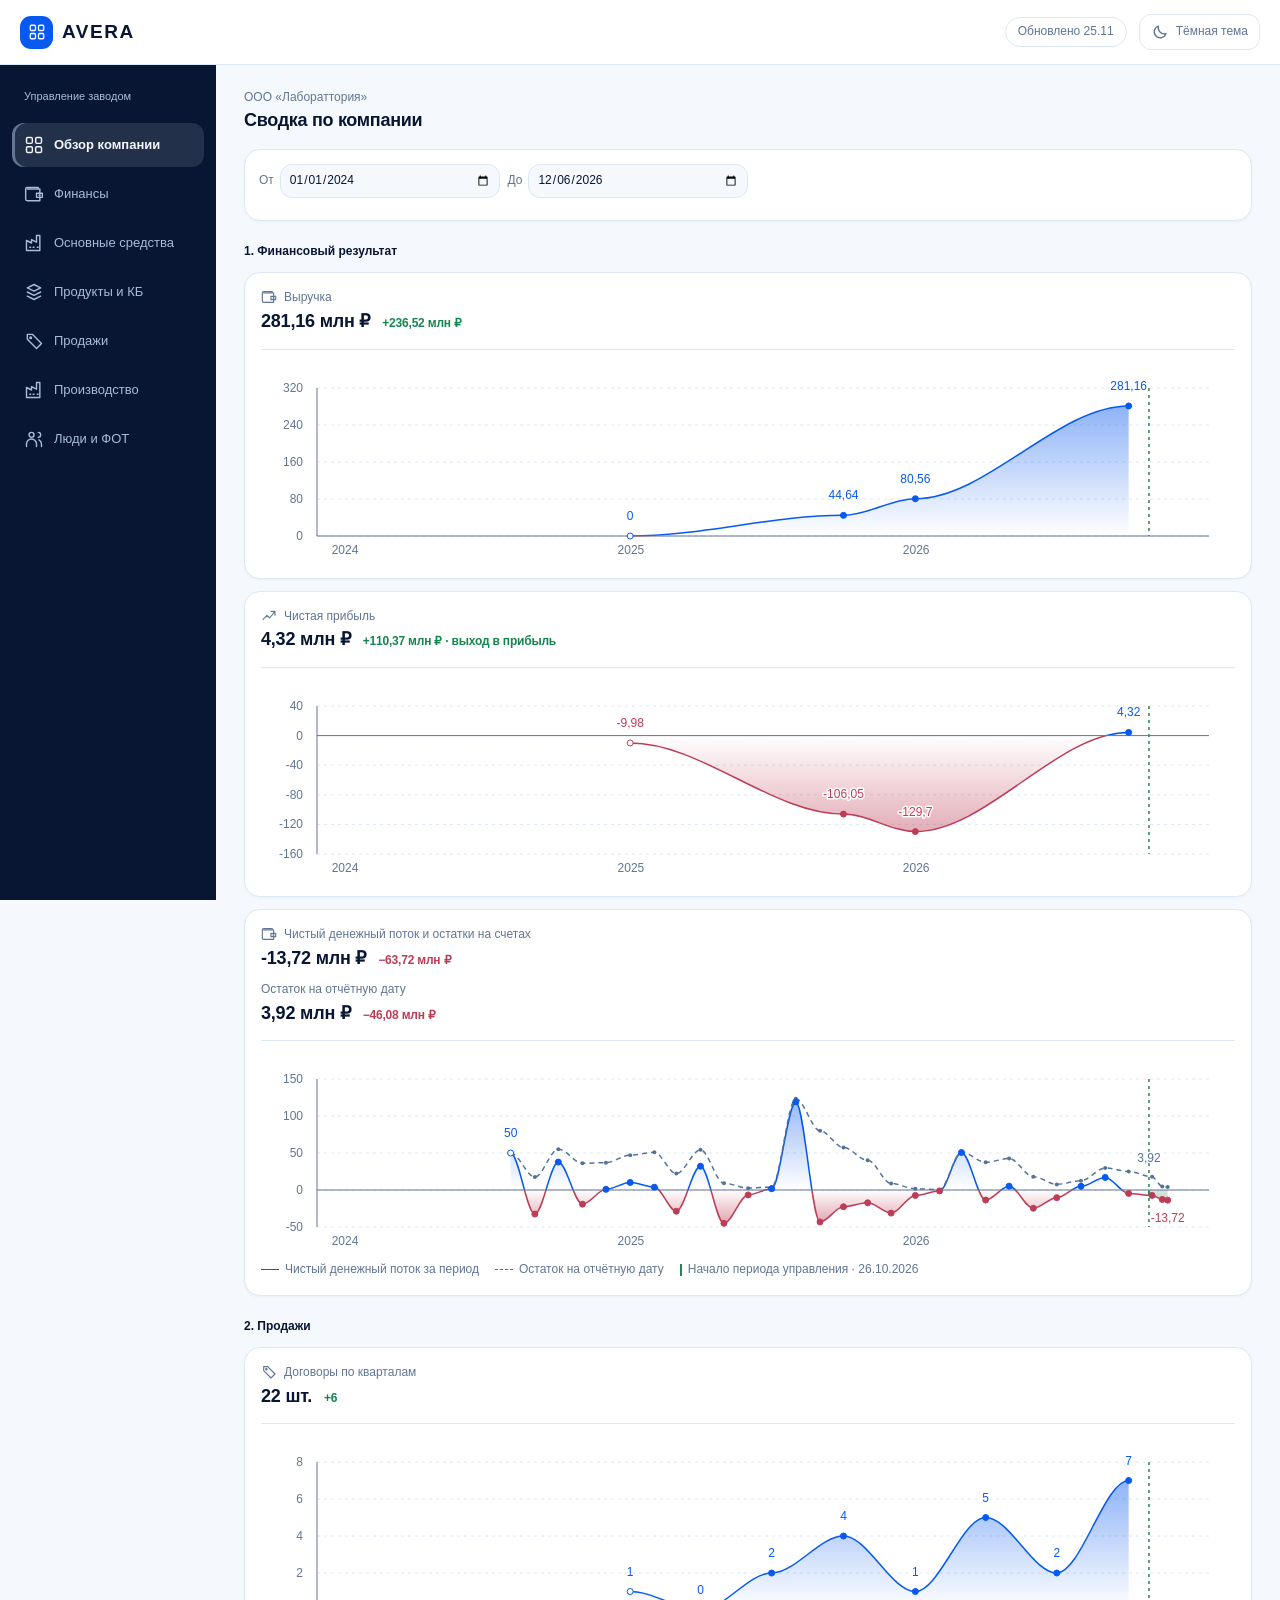
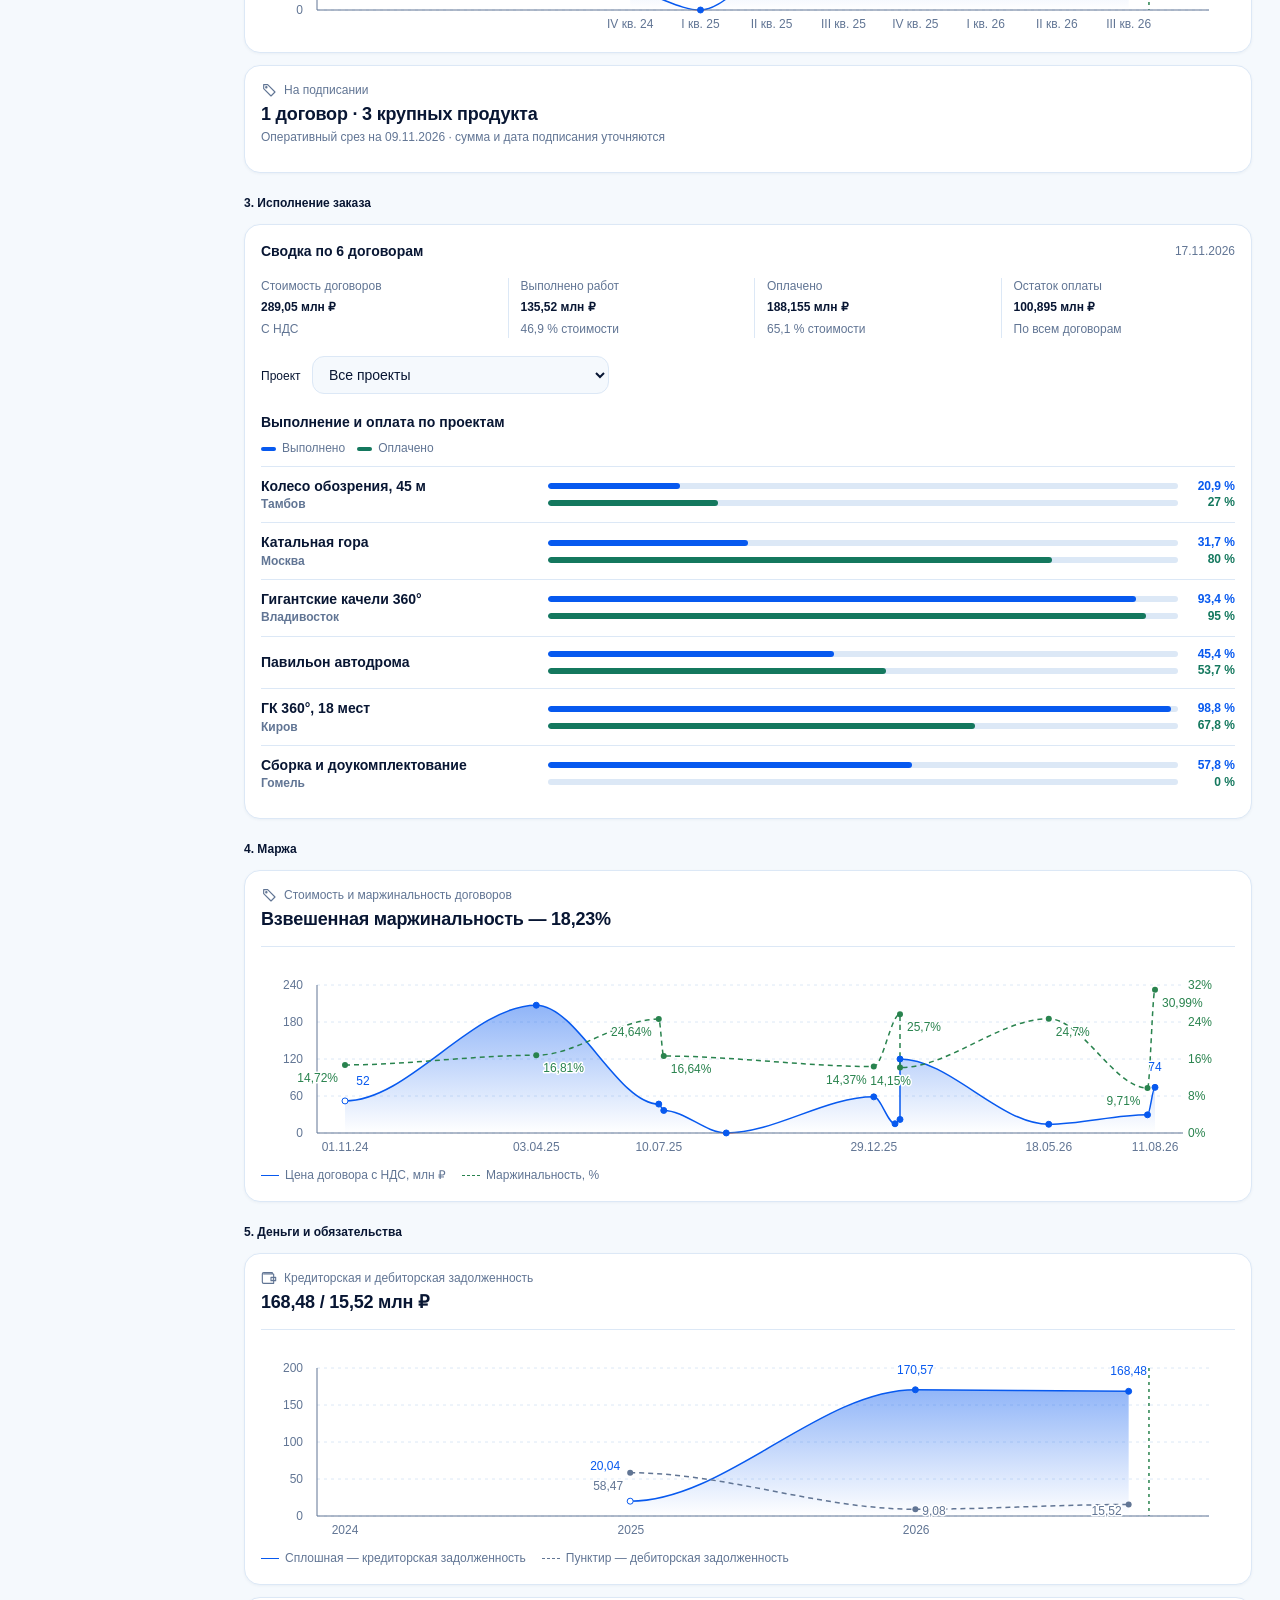
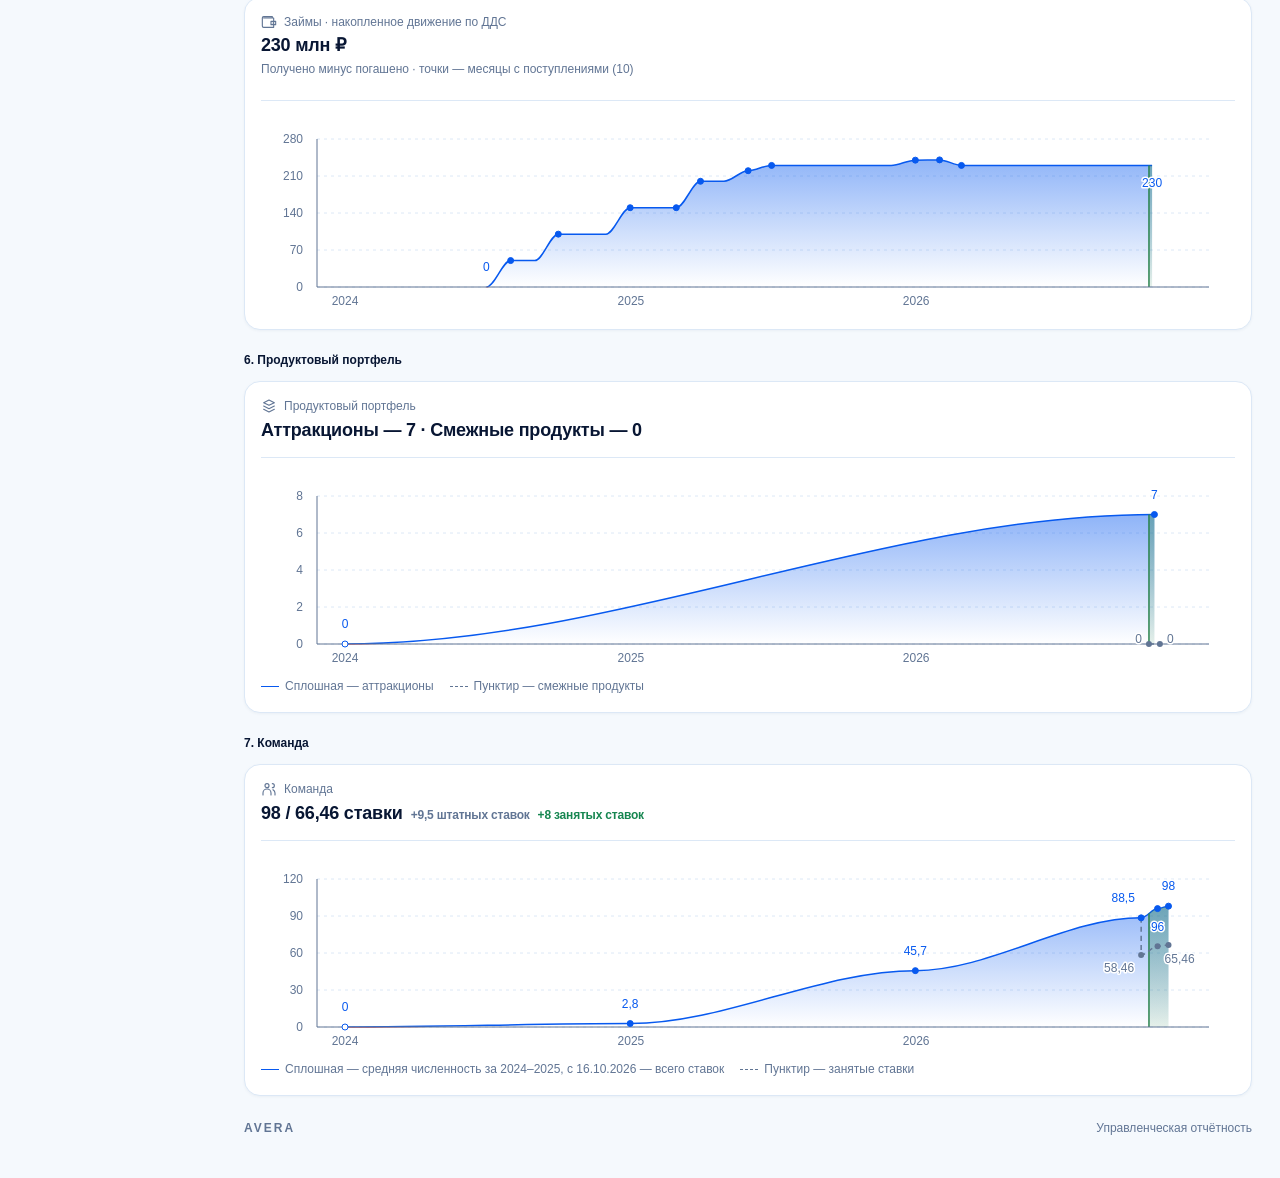
==== commit ff3443f8: "Remove the circular A badge from the dashboard header" ====
--- a/index.html
+++ b/index.html
@@ -1 +1 @@
-<!doctype html><html lang="ru"><head><meta charset="utf-8"><meta name="viewport" content="width=device-width,initial-scale=1,viewport-fit=cover"><meta name="color-scheme" content="light dark"><meta name="description" content="AVERA: демонстрационный управленческий дашборд завода. Отчетность, кадровые агрегаты, основные средства и производственный график."><title>AVERA · Управленческий обзор</title><link rel="stylesheet" href="styles.css?v=actual-20261102"><link rel="stylesheet" href="tokens.css?v=actual-20261102"><link rel="stylesheet" href="design.css?v=chart-keys-20261125"><meta name="theme-color" id="av-theme-color" content="#ffffff"><script defer src="ui.js?v=actual-20261102"></script><script defer src="data.js?v=actual-20261102"></script><script defer src="owner.js?v=actual-20261102"></script><script defer src="hr-turnover-data.js?v=actual-20261102"></script><script defer src="data-bindings.js?v=staffing-20261120"></script><script defer src="accounting.js?v=verified-20261117"></script><script defer src="fixed-assets-data.js?v=actual-20261102"></script><script defer src="fixed-assets.js?v=actual-20261102"></script><script defer src="app.js?v=staffing-20261120"></script><script defer src="production-snapshot.js?v=actual-20261102"></script><script defer src="overview-series.js?v=contract-dates-published-20261125"></script><link rel="stylesheet" href="order-execution.css?v=1"><script defer src="order-snapshot.js?v=1"></script><script defer src="order-execution.js?v=2"></script><script defer src="real-overview.js?v=product-count-labels"></script><script defer src="kd-data.js?v=kd-20261103"></script><script defer src="sku-baseline.js?v=baseline-20261103"></script><script defer src="kd.js?v=owner-type-20261109"></script><link rel="stylesheet" href="comparison.css?v=mobile-date-fields-20261111"></head><body id="avera-owner"><a class="skip" href="#main">К содержанию</a><svg class="av-sprite" aria-hidden="true" focusable="false" xmlns="http://www.w3.org/2000/svg"><defs><symbol id="av-i-menu" viewBox="0 0 24 24"><path d="M4 6h16M4 12h16M4 18h16"/></symbol><symbol id="av-i-close" viewBox="0 0 24 24"><path d="m6 6 12 12M18 6 6 18"/></symbol><symbol id="av-i-grid" viewBox="0 0 24 24"><rect x="3" y="3" width="7" height="7" rx="1.5"/><rect x="14" y="3" width="7" height="7" rx="1.5"/><rect x="3" y="14" width="7" height="7" rx="1.5"/><rect x="14" y="14" width="7" height="7" rx="1.5"/></symbol><symbol id="av-i-wallet" viewBox="0 0 24 24"><path d="M4 6h15v14H4a2 2 0 0 1-2-2V6a2 2 0 0 1 2-2h13v2"/><path d="M15 11h7v5h-7zM18 13.5h.1"/></symbol><symbol id="av-i-trend" viewBox="0 0 24 24"><path d="M3 17 9 11l4 4 8-10M15 5h6v6"/></symbol><symbol id="av-i-cash" viewBox="0 0 24 24"><rect x="3" y="5" width="18" height="14" rx="2"/><circle cx="12" cy="12" r="3"/><path d="M6 9v.1M18 15v.1"/></symbol><symbol id="av-i-package" viewBox="0 0 24 24"><path d="m12 3 9 5v9l-9 5-9-5V8l9-5ZM3 8l9 5 9-5M12 13v9M7.5 5.5l9 5"/></symbol><symbol id="av-i-clock" viewBox="0 0 24 24"><circle cx="12" cy="12" r="9"/><path d="M12 7v5l3 2"/></symbol><symbol id="av-i-products" viewBox="0 0 24 24"><path d="m12 3 8 4-8 4-8-4 8-4ZM4 12l8 4 8-4M4 17l8 4 8-4"/></symbol><symbol id="av-i-rocket" viewBox="0 0 24 24"><path d="M9 15 5 19l-1-4 4-4M9 15l4 1 6-6 1-6-6 1-6 6 1 4ZM13 16l-1 4 4-1 3-4"/><circle cx="15" cy="9" r="1.5"/></symbol><symbol id="av-i-people" viewBox="0 0 24 24"><circle cx="9" cy="7" r="3"/><path d="M3 21v-3a6 6 0 0 1 12 0v3M17 4a3 3 0 0 1 0 6M21 21v-3a6 6 0 0 0-3-5"/></symbol><symbol id="av-i-factory" viewBox="0 0 24 24"><path d="M3 21V9l6 3V8l6 3V3h4v18H3ZM7 17h1M11 17h1M16 17h1"/></symbol><symbol id="av-i-sales" viewBox="0 0 24 24"><path d="M4 4h6l11 11-6 6L4 10V4Z"/><circle cx="8" cy="8" r="1"/></symbol><symbol id="av-i-moon" viewBox="0 0 24 24"><path d="M20 14A8 8 0 0 1 10 4a8 8 0 1 0 10 10Z"/></symbol><symbol id="av-i-sun" viewBox="0 0 24 24"><circle cx="12" cy="12" r="4"/><path d="M12 2v2M12 20v2M2 12h2M20 12h2M5 5l1.5 1.5M17.5 17.5 19 19M5 19l1.5-1.5M17.5 6.5 19 5"/></symbol></defs></svg><header class="av-shell-header"><button type="button" id="av-open-menu" class="av-icon-button av-open-menu" aria-label="Открыть меню" aria-controls="av-menu" aria-expanded="false"><svg class="av-icon" viewBox="0 0 24 24" aria-hidden="true" focusable="false"><use href="#av-i-menu"></use></svg></button><a href="#overview" class="av-logo" aria-label="AVERA, обзор компании"><span class="av-logo-mark"><svg class="av-icon" viewBox="0 0 24 24" aria-hidden="true" focusable="false"><use href="#av-i-grid"></use></svg></span>AVERA</a><span class="av-header-date">Обновлено 25.11</span><button type="button" id="theme" class="theme" aria-label="Включить тёмную тему"><svg class="av-icon" viewBox="0 0 24 24" aria-hidden="true" focusable="false"><use href="#av-i-moon"></use></svg><span>Тёмная тема</span></button><span class="av-user" aria-label="Просмотр данных предприятия">А</span></header><aside class="av-sidebar"><p class="av-sidebar-caption">Управление заводом</p><nav aria-label="Разделы дашборда" id="navigation"></nav></aside><dialog class="av-menu-dialog" id="av-menu" aria-label="Разделы AVERA"><div class="av-menu-title">AVERA<button type="button" class="av-icon-button" id="av-close-menu" aria-label="Закрыть меню"><svg class="av-icon" viewBox="0 0 24 24" aria-hidden="true" focusable="false"><use href="#av-i-close"></use></svg></button></div><nav id="av-mobile-navigation" aria-label="Разделы дашборда"></nav><p class="av-sidebar-foot">Управление заводом</p></dialog><main id="main" tabindex="-1"><div class="intro"><div><p class="eyebrow">ООО «Лабораттория» <span>Производство аттракционов и смежных продуктов</span></p><h1 id="title">Управленческий обзор</h1><p id="subtitle">Ключевые показатели, портфель продуктов и решения собственника.</p></div><div class="asof"><strong>30 октября 2026</strong><span>Финансы: сентябрь · ФОТ: октябрь</span></div></div><div class="notice">Интерактивный макет. Все суммы, статусы, сроки и штатные показатели вымышлены. ERP и CRM не подключены.</div><div id="content"></div><footer><strong>AVERA</strong><span>Управленческая отчётность</span></footer></main><dialog id="dialog"><div class="dialog-head"><h2 id="dialog-title"></h2><button id="close-dialog" class="close" aria-label="Закрыть">×</button></div><div id="dialog-body"></div><div class="dialog-bottom"><button class="primary" id="dialog-ok">Понятно</button></div></dialog></body></html>+<!doctype html><html lang="ru"><head><meta charset="utf-8"><meta name="viewport" content="width=device-width,initial-scale=1,viewport-fit=cover"><meta name="color-scheme" content="light dark"><meta name="description" content="AVERA: демонстрационный управленческий дашборд завода. Отчетность, кадровые агрегаты, основные средства и производственный график."><title>AVERA · Управленческий обзор</title><link rel="stylesheet" href="styles.css?v=actual-20261102"><link rel="stylesheet" href="tokens.css?v=actual-20261102"><link rel="stylesheet" href="design.css?v=chart-keys-20261125"><meta name="theme-color" id="av-theme-color" content="#ffffff"><script defer src="ui.js?v=actual-20261102"></script><script defer src="data.js?v=actual-20261102"></script><script defer src="owner.js?v=actual-20261102"></script><script defer src="hr-turnover-data.js?v=actual-20261102"></script><script defer src="data-bindings.js?v=staffing-20261120"></script><script defer src="accounting.js?v=verified-20261117"></script><script defer src="fixed-assets-data.js?v=actual-20261102"></script><script defer src="fixed-assets.js?v=actual-20261102"></script><script defer src="app.js?v=staffing-20261120"></script><script defer src="production-snapshot.js?v=actual-20261102"></script><script defer src="overview-series.js?v=contract-dates-published-20261125"></script><link rel="stylesheet" href="order-execution.css?v=1"><script defer src="order-snapshot.js?v=1"></script><script defer src="order-execution.js?v=2"></script><script defer src="real-overview.js?v=product-count-labels"></script><script defer src="kd-data.js?v=kd-20261103"></script><script defer src="sku-baseline.js?v=baseline-20261103"></script><script defer src="kd.js?v=owner-type-20261109"></script><link rel="stylesheet" href="comparison.css?v=mobile-date-fields-20261111"></head><body id="avera-owner"><a class="skip" href="#main">К содержанию</a><svg class="av-sprite" aria-hidden="true" focusable="false" xmlns="http://www.w3.org/2000/svg"><defs><symbol id="av-i-menu" viewBox="0 0 24 24"><path d="M4 6h16M4 12h16M4 18h16"/></symbol><symbol id="av-i-close" viewBox="0 0 24 24"><path d="m6 6 12 12M18 6 6 18"/></symbol><symbol id="av-i-grid" viewBox="0 0 24 24"><rect x="3" y="3" width="7" height="7" rx="1.5"/><rect x="14" y="3" width="7" height="7" rx="1.5"/><rect x="3" y="14" width="7" height="7" rx="1.5"/><rect x="14" y="14" width="7" height="7" rx="1.5"/></symbol><symbol id="av-i-wallet" viewBox="0 0 24 24"><path d="M4 6h15v14H4a2 2 0 0 1-2-2V6a2 2 0 0 1 2-2h13v2"/><path d="M15 11h7v5h-7zM18 13.5h.1"/></symbol><symbol id="av-i-trend" viewBox="0 0 24 24"><path d="M3 17 9 11l4 4 8-10M15 5h6v6"/></symbol><symbol id="av-i-cash" viewBox="0 0 24 24"><rect x="3" y="5" width="18" height="14" rx="2"/><circle cx="12" cy="12" r="3"/><path d="M6 9v.1M18 15v.1"/></symbol><symbol id="av-i-package" viewBox="0 0 24 24"><path d="m12 3 9 5v9l-9 5-9-5V8l9-5ZM3 8l9 5 9-5M12 13v9M7.5 5.5l9 5"/></symbol><symbol id="av-i-clock" viewBox="0 0 24 24"><circle cx="12" cy="12" r="9"/><path d="M12 7v5l3 2"/></symbol><symbol id="av-i-products" viewBox="0 0 24 24"><path d="m12 3 8 4-8 4-8-4 8-4ZM4 12l8 4 8-4M4 17l8 4 8-4"/></symbol><symbol id="av-i-rocket" viewBox="0 0 24 24"><path d="M9 15 5 19l-1-4 4-4M9 15l4 1 6-6 1-6-6 1-6 6 1 4ZM13 16l-1 4 4-1 3-4"/><circle cx="15" cy="9" r="1.5"/></symbol><symbol id="av-i-people" viewBox="0 0 24 24"><circle cx="9" cy="7" r="3"/><path d="M3 21v-3a6 6 0 0 1 12 0v3M17 4a3 3 0 0 1 0 6M21 21v-3a6 6 0 0 0-3-5"/></symbol><symbol id="av-i-factory" viewBox="0 0 24 24"><path d="M3 21V9l6 3V8l6 3V3h4v18H3ZM7 17h1M11 17h1M16 17h1"/></symbol><symbol id="av-i-sales" viewBox="0 0 24 24"><path d="M4 4h6l11 11-6 6L4 10V4Z"/><circle cx="8" cy="8" r="1"/></symbol><symbol id="av-i-moon" viewBox="0 0 24 24"><path d="M20 14A8 8 0 0 1 10 4a8 8 0 1 0 10 10Z"/></symbol><symbol id="av-i-sun" viewBox="0 0 24 24"><circle cx="12" cy="12" r="4"/><path d="M12 2v2M12 20v2M2 12h2M20 12h2M5 5l1.5 1.5M17.5 17.5 19 19M5 19l1.5-1.5M17.5 6.5 19 5"/></symbol></defs></svg><header class="av-shell-header"><button type="button" id="av-open-menu" class="av-icon-button av-open-menu" aria-label="Открыть меню" aria-controls="av-menu" aria-expanded="false"><svg class="av-icon" viewBox="0 0 24 24" aria-hidden="true" focusable="false"><use href="#av-i-menu"></use></svg></button><a href="#overview" class="av-logo" aria-label="AVERA, обзор компании"><span class="av-logo-mark"><svg class="av-icon" viewBox="0 0 24 24" aria-hidden="true" focusable="false"><use href="#av-i-grid"></use></svg></span>AVERA</a><span class="av-header-date">Обновлено 25.11</span><button type="button" id="theme" class="theme" aria-label="Включить тёмную тему"><svg class="av-icon" viewBox="0 0 24 24" aria-hidden="true" focusable="false"><use href="#av-i-moon"></use></svg><span>Тёмная тема</span></button></header><aside class="av-sidebar"><p class="av-sidebar-caption">Управление заводом</p><nav aria-label="Разделы дашборда" id="navigation"></nav></aside><dialog class="av-menu-dialog" id="av-menu" aria-label="Разделы AVERA"><div class="av-menu-title">AVERA<button type="button" class="av-icon-button" id="av-close-menu" aria-label="Закрыть меню"><svg class="av-icon" viewBox="0 0 24 24" aria-hidden="true" focusable="false"><use href="#av-i-close"></use></svg></button></div><nav id="av-mobile-navigation" aria-label="Разделы дашборда"></nav><p class="av-sidebar-foot">Управление заводом</p></dialog><main id="main" tabindex="-1"><div class="intro"><div><p class="eyebrow">ООО «Лабораттория» <span>Производство аттракционов и смежных продуктов</span></p><h1 id="title">Управленческий обзор</h1><p id="subtitle">Ключевые показатели, портфель продуктов и решения собственника.</p></div><div class="asof"><strong>30 октября 2026</strong><span>Финансы: сентябрь · ФОТ: октябрь</span></div></div><div class="notice">Интерактивный макет. Все суммы, статусы, сроки и штатные показатели вымышлены. ERP и CRM не подключены.</div><div id="content"></div><footer><strong>AVERA</strong><span>Управленческая отчётность</span></footer></main><dialog id="dialog"><div class="dialog-head"><h2 id="dialog-title"></h2><button id="close-dialog" class="close" aria-label="Закрыть">×</button></div><div id="dialog-body"></div><div class="dialog-bottom"><button class="primary" id="dialog-ok">Понятно</button></div></dialog></body></html>
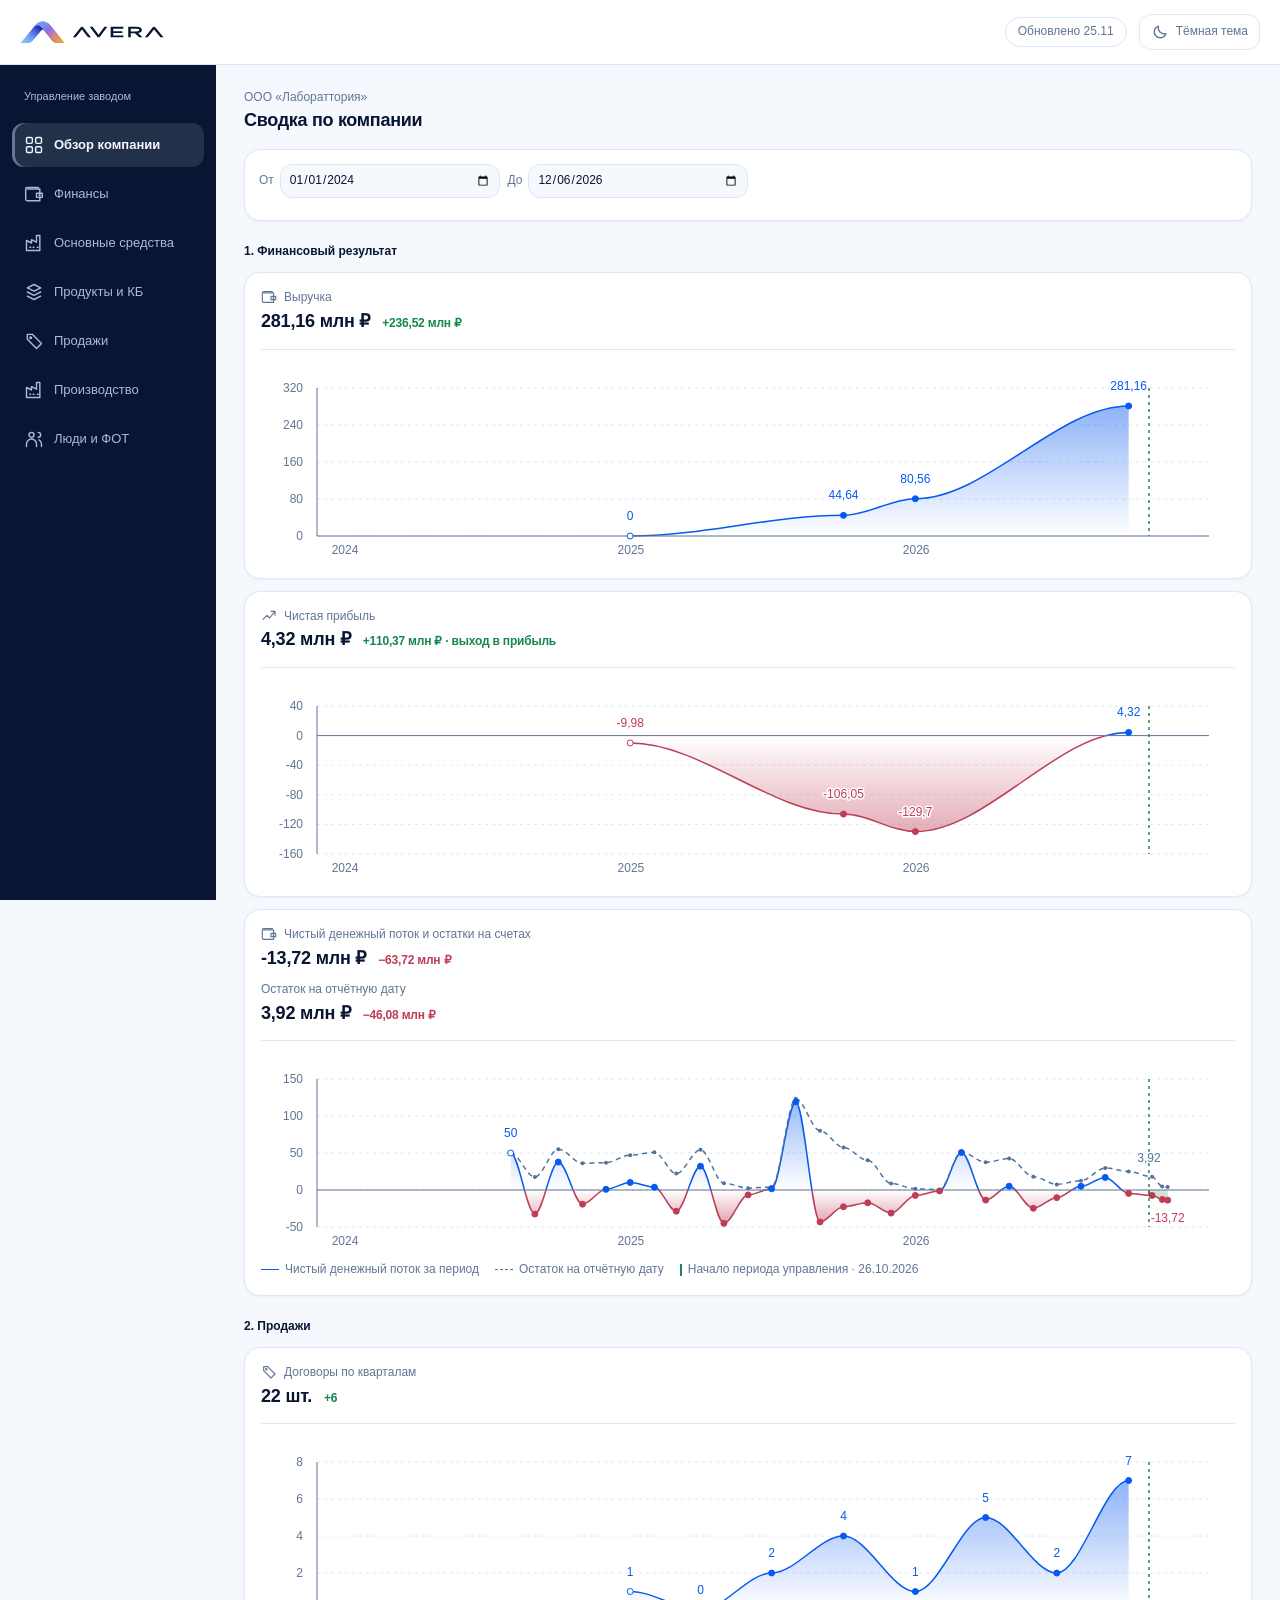
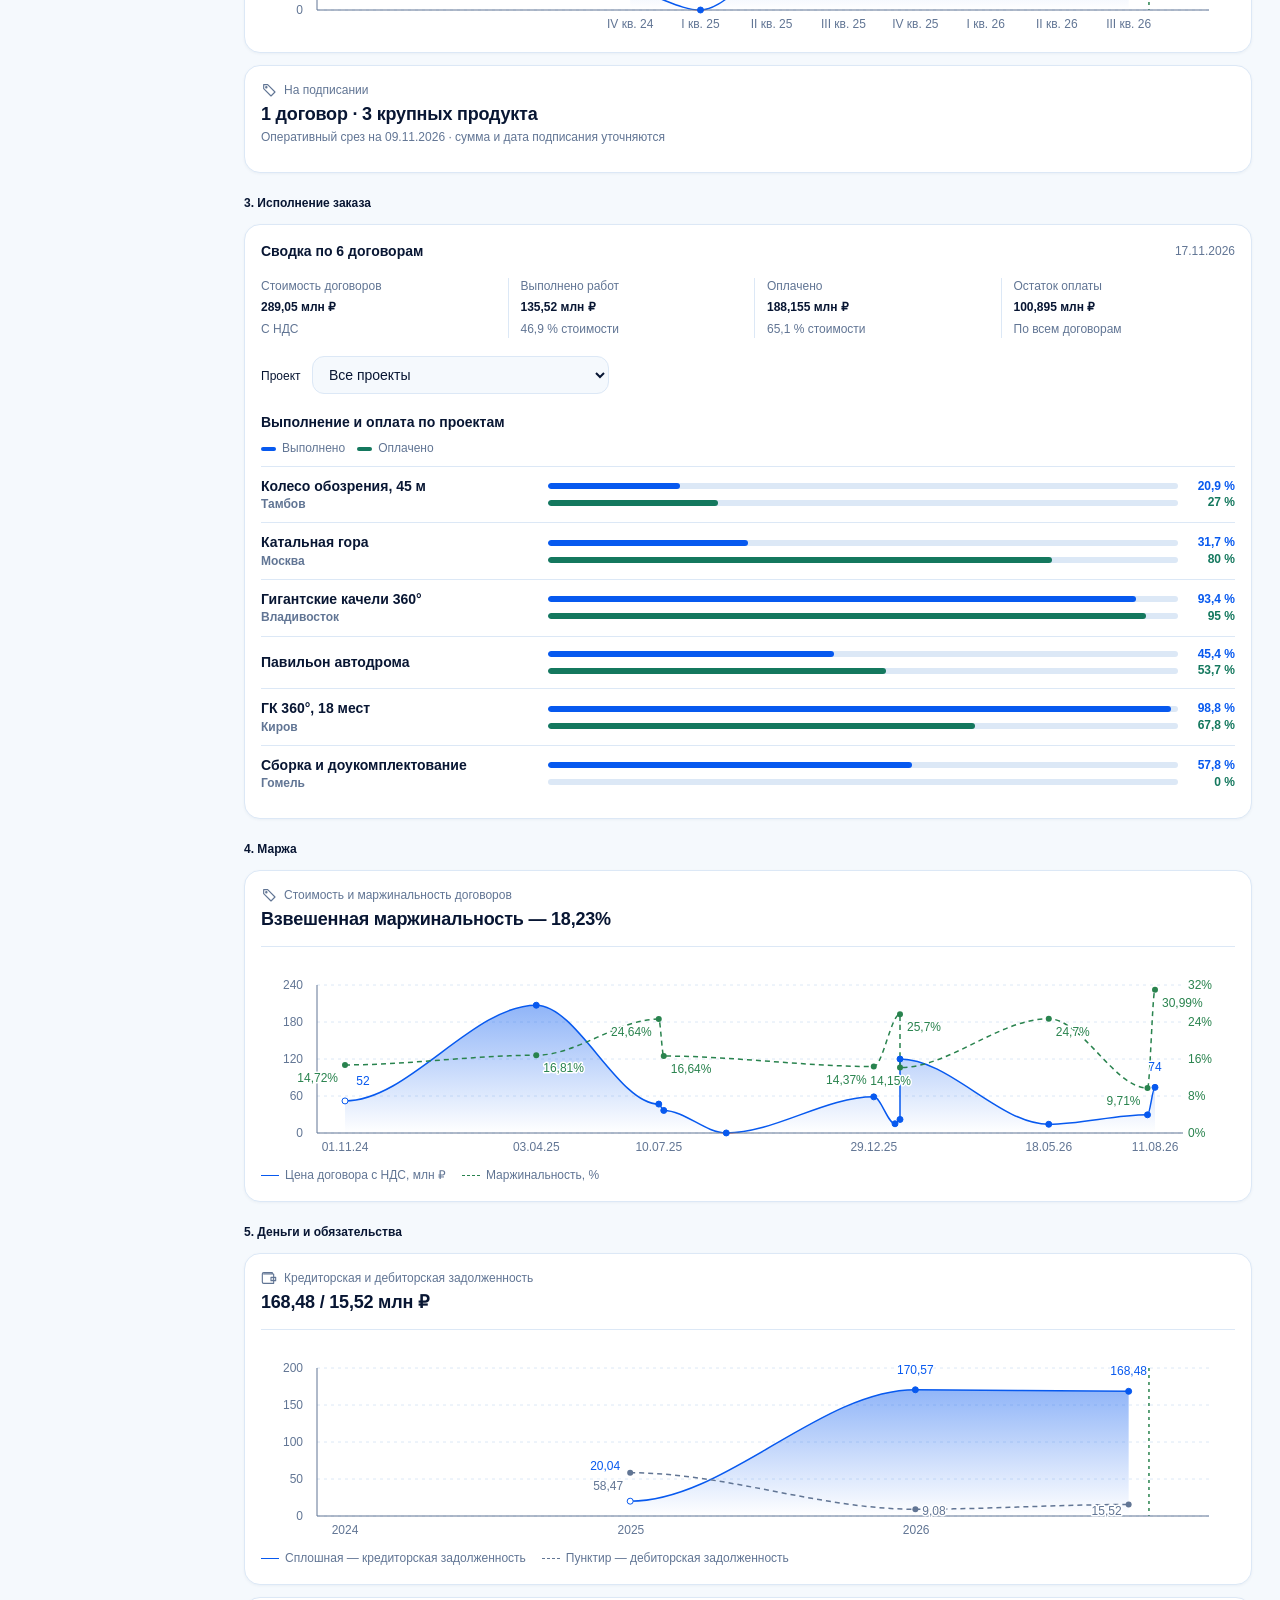
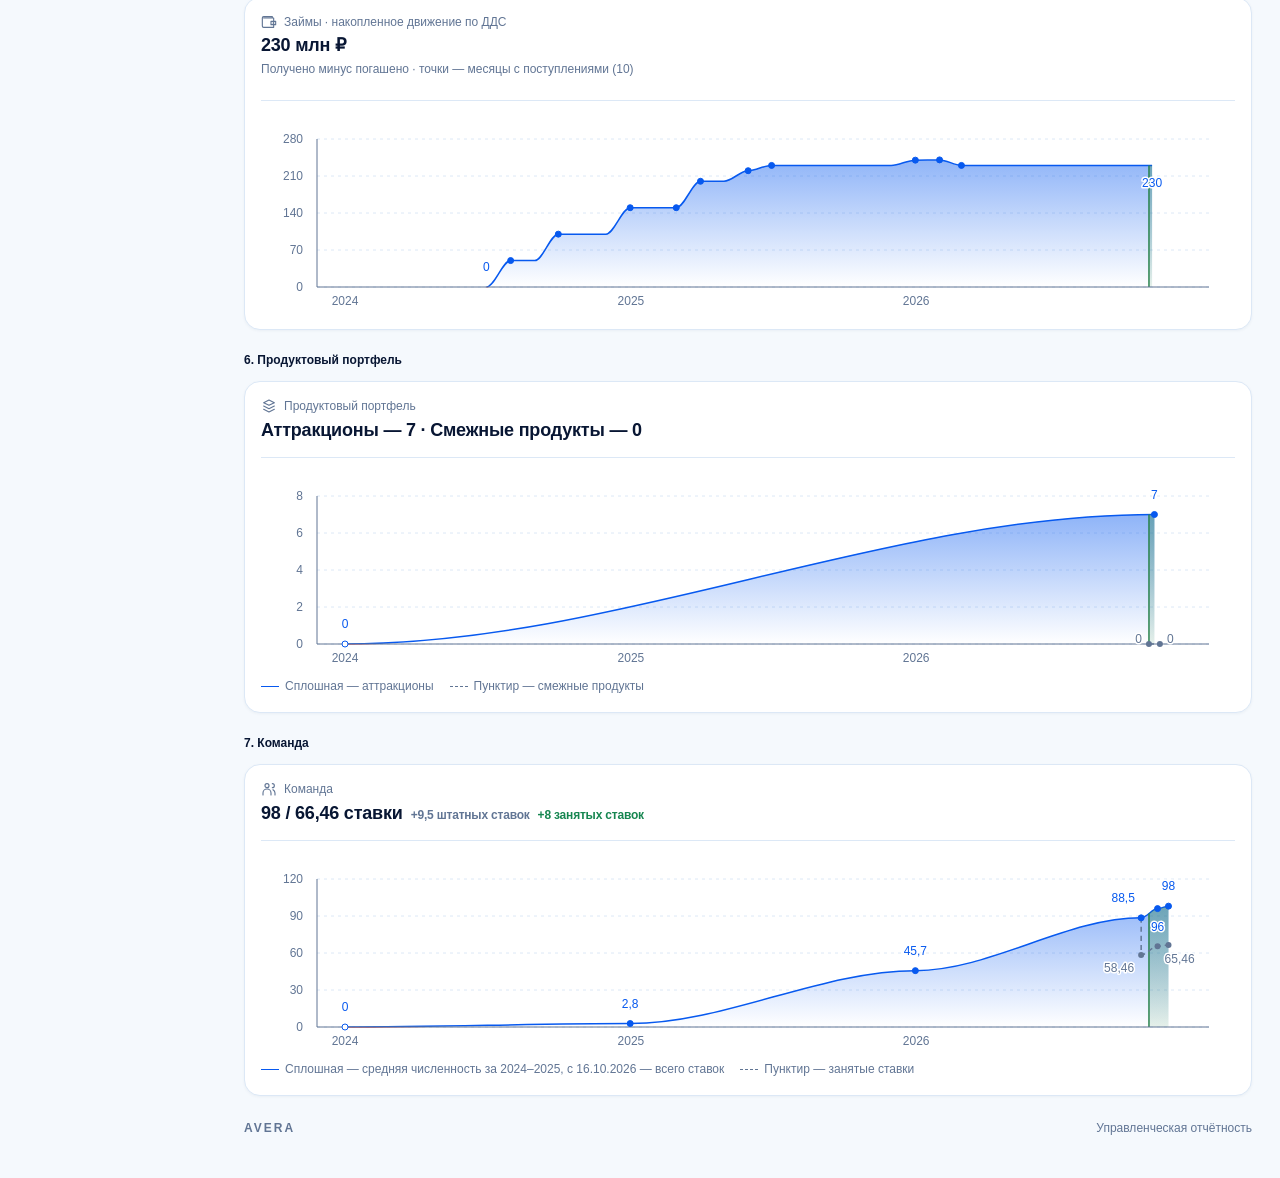
==== commit 6d8c647f: "Use the AVERA ribbon and wordmark from the PPM header" ====
--- a/index.html
+++ b/index.html
@@ -1 +1,33 @@
-<!doctype html><html lang="ru"><head><meta charset="utf-8"><meta name="viewport" content="width=device-width,initial-scale=1,viewport-fit=cover"><meta name="color-scheme" content="light dark"><meta name="description" content="AVERA: демонстрационный управленческий дашборд завода. Отчетность, кадровые агрегаты, основные средства и производственный график."><title>AVERA · Управленческий обзор</title><link rel="stylesheet" href="styles.css?v=actual-20261102"><link rel="stylesheet" href="tokens.css?v=actual-20261102"><link rel="stylesheet" href="design.css?v=chart-keys-20261125"><meta name="theme-color" id="av-theme-color" content="#ffffff"><script defer src="ui.js?v=actual-20261102"></script><script defer src="data.js?v=actual-20261102"></script><script defer src="owner.js?v=actual-20261102"></script><script defer src="hr-turnover-data.js?v=actual-20261102"></script><script defer src="data-bindings.js?v=staffing-20261120"></script><script defer src="accounting.js?v=verified-20261117"></script><script defer src="fixed-assets-data.js?v=actual-20261102"></script><script defer src="fixed-assets.js?v=actual-20261102"></script><script defer src="app.js?v=staffing-20261120"></script><script defer src="production-snapshot.js?v=actual-20261102"></script><script defer src="overview-series.js?v=contract-dates-published-20261125"></script><link rel="stylesheet" href="order-execution.css?v=1"><script defer src="order-snapshot.js?v=1"></script><script defer src="order-execution.js?v=2"></script><script defer src="real-overview.js?v=product-count-labels"></script><script defer src="kd-data.js?v=kd-20261103"></script><script defer src="sku-baseline.js?v=baseline-20261103"></script><script defer src="kd.js?v=owner-type-20261109"></script><link rel="stylesheet" href="comparison.css?v=mobile-date-fields-20261111"></head><body id="avera-owner"><a class="skip" href="#main">К содержанию</a><svg class="av-sprite" aria-hidden="true" focusable="false" xmlns="http://www.w3.org/2000/svg"><defs><symbol id="av-i-menu" viewBox="0 0 24 24"><path d="M4 6h16M4 12h16M4 18h16"/></symbol><symbol id="av-i-close" viewBox="0 0 24 24"><path d="m6 6 12 12M18 6 6 18"/></symbol><symbol id="av-i-grid" viewBox="0 0 24 24"><rect x="3" y="3" width="7" height="7" rx="1.5"/><rect x="14" y="3" width="7" height="7" rx="1.5"/><rect x="3" y="14" width="7" height="7" rx="1.5"/><rect x="14" y="14" width="7" height="7" rx="1.5"/></symbol><symbol id="av-i-wallet" viewBox="0 0 24 24"><path d="M4 6h15v14H4a2 2 0 0 1-2-2V6a2 2 0 0 1 2-2h13v2"/><path d="M15 11h7v5h-7zM18 13.5h.1"/></symbol><symbol id="av-i-trend" viewBox="0 0 24 24"><path d="M3 17 9 11l4 4 8-10M15 5h6v6"/></symbol><symbol id="av-i-cash" viewBox="0 0 24 24"><rect x="3" y="5" width="18" height="14" rx="2"/><circle cx="12" cy="12" r="3"/><path d="M6 9v.1M18 15v.1"/></symbol><symbol id="av-i-package" viewBox="0 0 24 24"><path d="m12 3 9 5v9l-9 5-9-5V8l9-5ZM3 8l9 5 9-5M12 13v9M7.5 5.5l9 5"/></symbol><symbol id="av-i-clock" viewBox="0 0 24 24"><circle cx="12" cy="12" r="9"/><path d="M12 7v5l3 2"/></symbol><symbol id="av-i-products" viewBox="0 0 24 24"><path d="m12 3 8 4-8 4-8-4 8-4ZM4 12l8 4 8-4M4 17l8 4 8-4"/></symbol><symbol id="av-i-rocket" viewBox="0 0 24 24"><path d="M9 15 5 19l-1-4 4-4M9 15l4 1 6-6 1-6-6 1-6 6 1 4ZM13 16l-1 4 4-1 3-4"/><circle cx="15" cy="9" r="1.5"/></symbol><symbol id="av-i-people" viewBox="0 0 24 24"><circle cx="9" cy="7" r="3"/><path d="M3 21v-3a6 6 0 0 1 12 0v3M17 4a3 3 0 0 1 0 6M21 21v-3a6 6 0 0 0-3-5"/></symbol><symbol id="av-i-factory" viewBox="0 0 24 24"><path d="M3 21V9l6 3V8l6 3V3h4v18H3ZM7 17h1M11 17h1M16 17h1"/></symbol><symbol id="av-i-sales" viewBox="0 0 24 24"><path d="M4 4h6l11 11-6 6L4 10V4Z"/><circle cx="8" cy="8" r="1"/></symbol><symbol id="av-i-moon" viewBox="0 0 24 24"><path d="M20 14A8 8 0 0 1 10 4a8 8 0 1 0 10 10Z"/></symbol><symbol id="av-i-sun" viewBox="0 0 24 24"><circle cx="12" cy="12" r="4"/><path d="M12 2v2M12 20v2M2 12h2M20 12h2M5 5l1.5 1.5M17.5 17.5 19 19M5 19l1.5-1.5M17.5 6.5 19 5"/></symbol></defs></svg><header class="av-shell-header"><button type="button" id="av-open-menu" class="av-icon-button av-open-menu" aria-label="Открыть меню" aria-controls="av-menu" aria-expanded="false"><svg class="av-icon" viewBox="0 0 24 24" aria-hidden="true" focusable="false"><use href="#av-i-menu"></use></svg></button><a href="#overview" class="av-logo" aria-label="AVERA, обзор компании"><span class="av-logo-mark"><svg class="av-icon" viewBox="0 0 24 24" aria-hidden="true" focusable="false"><use href="#av-i-grid"></use></svg></span>AVERA</a><span class="av-header-date">Обновлено 25.11</span><button type="button" id="theme" class="theme" aria-label="Включить тёмную тему"><svg class="av-icon" viewBox="0 0 24 24" aria-hidden="true" focusable="false"><use href="#av-i-moon"></use></svg><span>Тёмная тема</span></button></header><aside class="av-sidebar"><p class="av-sidebar-caption">Управление заводом</p><nav aria-label="Разделы дашборда" id="navigation"></nav></aside><dialog class="av-menu-dialog" id="av-menu" aria-label="Разделы AVERA"><div class="av-menu-title">AVERA<button type="button" class="av-icon-button" id="av-close-menu" aria-label="Закрыть меню"><svg class="av-icon" viewBox="0 0 24 24" aria-hidden="true" focusable="false"><use href="#av-i-close"></use></svg></button></div><nav id="av-mobile-navigation" aria-label="Разделы дашборда"></nav><p class="av-sidebar-foot">Управление заводом</p></dialog><main id="main" tabindex="-1"><div class="intro"><div><p class="eyebrow">ООО «Лабораттория» <span>Производство аттракционов и смежных продуктов</span></p><h1 id="title">Управленческий обзор</h1><p id="subtitle">Ключевые показатели, портфель продуктов и решения собственника.</p></div><div class="asof"><strong>30 октября 2026</strong><span>Финансы: сентябрь · ФОТ: октябрь</span></div></div><div class="notice">Интерактивный макет. Все суммы, статусы, сроки и штатные показатели вымышлены. ERP и CRM не подключены.</div><div id="content"></div><footer><strong>AVERA</strong><span>Управленческая отчётность</span></footer></main><dialog id="dialog"><div class="dialog-head"><h2 id="dialog-title"></h2><button id="close-dialog" class="close" aria-label="Закрыть">×</button></div><div id="dialog-body"></div><div class="dialog-bottom"><button class="primary" id="dialog-ok">Понятно</button></div></dialog></body></html>+<!doctype html><html lang="ru"><head><meta charset="utf-8"><meta name="viewport" content="width=device-width,initial-scale=1,viewport-fit=cover"><meta name="color-scheme" content="light dark"><meta name="description" content="AVERA: демонстрационный управленческий дашборд завода. Отчетность, кадровые агрегаты, основные средства и производственный график."><title>AVERA · Управленческий обзор</title><link rel="stylesheet" href="styles.css?v=actual-20261102"><link rel="stylesheet" href="tokens.css?v=actual-20261102"><link rel="stylesheet" href="design.css?v=avera-ribbon-1"><meta name="theme-color" id="av-theme-color" content="#ffffff"><script defer src="ui.js?v=actual-20261102"></script><script defer src="data.js?v=actual-20261102"></script><script defer src="owner.js?v=actual-20261102"></script><script defer src="hr-turnover-data.js?v=actual-20261102"></script><script defer src="data-bindings.js?v=staffing-20261120"></script><script defer src="accounting.js?v=verified-20261117"></script><script defer src="fixed-assets-data.js?v=actual-20261102"></script><script defer src="fixed-assets.js?v=actual-20261102"></script><script defer src="app.js?v=staffing-20261120"></script><script defer src="production-snapshot.js?v=actual-20261102"></script><script defer src="overview-series.js?v=contract-dates-published-20261125"></script><link rel="stylesheet" href="order-execution.css?v=1"><script defer src="order-snapshot.js?v=1"></script><script defer src="order-execution.js?v=2"></script><script defer src="real-overview.js?v=product-count-labels"></script><script defer src="kd-data.js?v=kd-20261103"></script><script defer src="sku-baseline.js?v=baseline-20261103"></script><script defer src="kd.js?v=owner-type-20261109"></script><link rel="stylesheet" href="comparison.css?v=mobile-date-fields-20261111"></head><body id="avera-owner"><a class="skip" href="#main">К содержанию</a><svg class="av-sprite" aria-hidden="true" focusable="false" xmlns="http://www.w3.org/2000/svg"><defs><symbol id="av-i-menu" viewBox="0 0 24 24"><path d="M4 6h16M4 12h16M4 18h16"/></symbol><symbol id="av-i-close" viewBox="0 0 24 24"><path d="m6 6 12 12M18 6 6 18"/></symbol><symbol id="av-i-grid" viewBox="0 0 24 24"><rect x="3" y="3" width="7" height="7" rx="1.5"/><rect x="14" y="3" width="7" height="7" rx="1.5"/><rect x="3" y="14" width="7" height="7" rx="1.5"/><rect x="14" y="14" width="7" height="7" rx="1.5"/></symbol><symbol id="av-i-wallet" viewBox="0 0 24 24"><path d="M4 6h15v14H4a2 2 0 0 1-2-2V6a2 2 0 0 1 2-2h13v2"/><path d="M15 11h7v5h-7zM18 13.5h.1"/></symbol><symbol id="av-i-trend" viewBox="0 0 24 24"><path d="M3 17 9 11l4 4 8-10M15 5h6v6"/></symbol><symbol id="av-i-cash" viewBox="0 0 24 24"><rect x="3" y="5" width="18" height="14" rx="2"/><circle cx="12" cy="12" r="3"/><path d="M6 9v.1M18 15v.1"/></symbol><symbol id="av-i-package" viewBox="0 0 24 24"><path d="m12 3 9 5v9l-9 5-9-5V8l9-5ZM3 8l9 5 9-5M12 13v9M7.5 5.5l9 5"/></symbol><symbol id="av-i-clock" viewBox="0 0 24 24"><circle cx="12" cy="12" r="9"/><path d="M12 7v5l3 2"/></symbol><symbol id="av-i-products" viewBox="0 0 24 24"><path d="m12 3 8 4-8 4-8-4 8-4ZM4 12l8 4 8-4M4 17l8 4 8-4"/></symbol><symbol id="av-i-rocket" viewBox="0 0 24 24"><path d="M9 15 5 19l-1-4 4-4M9 15l4 1 6-6 1-6-6 1-6 6 1 4ZM13 16l-1 4 4-1 3-4"/><circle cx="15" cy="9" r="1.5"/></symbol><symbol id="av-i-people" viewBox="0 0 24 24"><circle cx="9" cy="7" r="3"/><path d="M3 21v-3a6 6 0 0 1 12 0v3M17 4a3 3 0 0 1 0 6M21 21v-3a6 6 0 0 0-3-5"/></symbol><symbol id="av-i-factory" viewBox="0 0 24 24"><path d="M3 21V9l6 3V8l6 3V3h4v18H3ZM7 17h1M11 17h1M16 17h1"/></symbol><symbol id="av-i-sales" viewBox="0 0 24 24"><path d="M4 4h6l11 11-6 6L4 10V4Z"/><circle cx="8" cy="8" r="1"/></symbol><symbol id="av-i-moon" viewBox="0 0 24 24"><path d="M20 14A8 8 0 0 1 10 4a8 8 0 1 0 10 10Z"/></symbol><symbol id="av-i-sun" viewBox="0 0 24 24"><circle cx="12" cy="12" r="4"/><path d="M12 2v2M12 20v2M2 12h2M20 12h2M5 5l1.5 1.5M17.5 17.5 19 19M5 19l1.5-1.5M17.5 6.5 19 5"/></symbol></defs></svg><header class="av-shell-header"><button type="button" id="av-open-menu" class="av-icon-button av-open-menu" aria-label="Открыть меню" aria-controls="av-menu" aria-expanded="false"><svg class="av-icon" viewBox="0 0 24 24" aria-hidden="true" focusable="false"><use href="#av-i-menu"></use></svg></button><a href="#overview" class="av-logo" aria-label="AVERA, обзор компании"><svg class="av-brand-lockup" aria-hidden="true" focusable="false" viewBox="67 35 574 90">
+    <defs>
+      <linearGradient id="av-brand-ribbon-return" gradientUnits="userSpaceOnUse" x1="86" y1="124" x2="146" y2="57">
+        <stop stop-color="#80c5ea" />
+        <stop offset=".26" stop-color="#76aef1" />
+        <stop offset=".57" stop-color="#5a7cf0" />
+        <stop offset=".82" stop-color="#3d47ca" />
+        <stop offset="1" stop-color="#232594" />
+      </linearGradient>
+      <linearGradient id="av-brand-ribbon-face" gradientUnits="userSpaceOnUse" x1="148" y1="40" x2="226" y2="128">
+        <stop stop-color="#749cf2" />
+        <stop offset=".23" stop-color="#7e86ef" />
+        <stop offset=".41" stop-color="#936fe2" />
+        <stop offset=".58" stop-color="#c17db9" />
+        <stop offset=".76" stop-color="#dd955f" />
+        <stop offset="1" stop-color="#e2a73e" />
+      </linearGradient>
+      <linearGradient id="av-brand-ribbon-fold" gradientUnits="userSpaceOnUse" x1="204" y1="85" x2="176" y2="106">
+        <stop stop-color="#771e5e" stop-opacity="0" />
+        <stop offset="1" stop-color="#be5415" stop-opacity=".36" />
+      </linearGradient>
+    </defs>
+    <path fill="url(#av-brand-ribbon-return)" d="M68.8 123.5 122 58.8C133.2 45.3 148.4 47.6 158.6 60.7L165.5 76.3C159.7 69.1 156.2 67.5 150.1 75L117.5 113.6C111.4 121 104.4 123.5 94.5 123.5Z" />
+    <path fill="url(#av-brand-ribbon-face)" d="M117.8 63.9 127 52.1C143.6 31.1 170.3 31.2 186.8 50.4L246.1 123.5H218.3C205.4 123.5 199.1 118.8 191.9 109.8L156.9 66.1C145.5 51.5 132.8 47.3 117.8 63.9Z" />
+    <path fill="url(#av-brand-ribbon-fold)" d="M157.9 67.3C164.4 75.1 174.7 81.5 183.3 90.5L215.6 123.4C204.4 122.9 198.6 118.1 191.9 109.8Z" />
+    <g fill="currentColor">
+      <path d="M277.7 100.2 309.3 59.6Q310.4 58.2 313.8 58.2H314.5Q317.5 58.2 318.7 59.7L350 100.2H338.2L314 68.8 289.5 100.2Z" />
+      <path d="M344.8 58.4H356.5L380.3 89.9 403.4 58.4H415.1L384 100.2H376.3Z" />
+      <path d="M428.4 58.4H479V65.8H438.6V75.6H474.8V82.9H438.6V92.8H479V100.2H428.4Z" />
+      <path fill-rule="evenodd" d="M498.4 58.4H530.8C544.2 58.4 552.9 62.8 552.9 71.3C552.9 78 547.2 82.1 537.6 83.3L554.9 100.2H541.7L525.3 83.8H508.6V100.2H498.4ZM508.6 65.7V76.5H530C538 76.5 542.5 74.8 542.5 71.2C542.5 67.4 538.2 65.7 530.3 65.7Z" />
+      <path d="M564.6 100.2 596.3 59.6Q597.6 58.2 600.8 58.2H601.7Q604.7 58.2 605.9 59.7L639.1 100.2H626.9L601.2 68.8 576.5 100.2Z" />
+    </g>
+  </svg></a><span class="av-header-date">Обновлено 25.11</span><button type="button" id="theme" class="theme" aria-label="Включить тёмную тему"><svg class="av-icon" viewBox="0 0 24 24" aria-hidden="true" focusable="false"><use href="#av-i-moon"></use></svg><span>Тёмная тема</span></button></header><aside class="av-sidebar"><p class="av-sidebar-caption">Управление заводом</p><nav aria-label="Разделы дашборда" id="navigation"></nav></aside><dialog class="av-menu-dialog" id="av-menu" aria-label="Разделы AVERA"><div class="av-menu-title">AVERA<button type="button" class="av-icon-button" id="av-close-menu" aria-label="Закрыть меню"><svg class="av-icon" viewBox="0 0 24 24" aria-hidden="true" focusable="false"><use href="#av-i-close"></use></svg></button></div><nav id="av-mobile-navigation" aria-label="Разделы дашборда"></nav><p class="av-sidebar-foot">Управление заводом</p></dialog><main id="main" tabindex="-1"><div class="intro"><div><p class="eyebrow">ООО «Лабораттория» <span>Производство аттракционов и смежных продуктов</span></p><h1 id="title">Управленческий обзор</h1><p id="subtitle">Ключевые показатели, портфель продуктов и решения собственника.</p></div><div class="asof"><strong>30 октября 2026</strong><span>Финансы: сентябрь · ФОТ: октябрь</span></div></div><div class="notice">Интерактивный макет. Все суммы, статусы, сроки и штатные показатели вымышлены. ERP и CRM не подключены.</div><div id="content"></div><footer><strong>AVERA</strong><span>Управленческая отчётность</span></footer></main><dialog id="dialog"><div class="dialog-head"><h2 id="dialog-title"></h2><button id="close-dialog" class="close" aria-label="Закрыть">×</button></div><div id="dialog-body"></div><div class="dialog-bottom"><button class="primary" id="dialog-ok">Понятно</button></div></dialog></body></html>
--- a/design.css
+++ b/design.css
@@ -11,7 +11,7 @@
 #avera-owner :focus-visible{outline:2px solid var(--accent);outline-offset:3px}
 .av-shell-header{position:sticky;top:0;z-index:10;height:65px;padding:8px max(20px,env(safe-area-inset-right));display:flex;align-items:center;gap:12px;background:var(--surface);border-bottom:1px solid var(--line)}
 .av-logo{font-size:19px;font-weight:750;letter-spacing:1.5px;text-decoration:none;color:var(--text);display:flex;gap:9px;align-items:center;min-width:188px}
-.av-logo-mark{display:grid;place-items:center;width:33px;height:33px;border-radius:11px;background:var(--accent);color:var(--button-text)}
+.av-brand-lockup{display:block;width:144px;height:auto;max-width:100%}
 .av-header-date{padding:5px 12px;border:1px solid var(--line);border-radius:20px;font-size:12px;color:var(--muted);margin-left:auto;white-space:nowrap}
 .av-user{display:grid;place-items:center;width:34px;height:34px;background:var(--tint);color:var(--accent);border-radius:50%;font-size:13px;font-weight:700}
 .av-icon-button{display:grid;place-items:center;width:38px;height:38px;border:0;border-radius:50%;background:transparent;color:var(--muted)}
@@ -118,7 +118,7 @@
 @media(hover:hover) and (pointer:fine){#avera-owner .av-metric:hover{border-color:var(--accent)}#avera-owner .nav-link:hover{background:rgb(255 255 255 / 7%)}#avera-owner .av-icon-button:hover{background:var(--tint)}}
 @media(min-width:1500px){#avera-owner main{margin-left:216px}}
 @media(max-width:1100px){#avera-owner .av-grid{grid-template-columns:repeat(2,minmax(0,1fr))}#avera-owner .summary-row{grid-template-columns:repeat(2,minmax(0,1fr))}#avera-owner .section-grid{grid-template-columns:1fr}.av-header-date{font-size:11px}.av-logo{min-width:170px}}
-@media(max-width:760px){.av-sidebar{display:none}.av-open-menu{display:grid}.av-shell-header{height:58px;padding:7px 14px;padding-left:max(10px,env(safe-area-inset-left));padding-right:max(10px,env(safe-area-inset-right));gap:7px}.av-logo{font-size:16px;min-width:0;gap:6px}.av-logo-mark{display:none}.av-header-date{margin-left:auto;font-size:11px;padding:4px 8px}.av-user{width:30px;height:30px}#avera-owner .theme{width:36px;height:36px;padding:0;justify-content:center;border:0;background:transparent}#avera-owner .theme span{display:none}#avera-owner main{margin:0;padding:16px 14px 24px}#avera-owner .intro{display:block;margin-bottom:12px}#avera-owner h1{font-size:23px}#avera-owner .asof{display:none}#avera-owner #subtitle{font-size:12px}#avera-owner .notice{font-size:11px;padding:8px 10px}#avera-owner .av-top{padding:14px;gap:10px}#avera-owner .av-grid{gap:11px}#avera-owner .av-metric{padding:14px;min-height:102px}#avera-owner .av-number{font-size:18px}#avera-owner .av-label{font-size:12px}#avera-owner .av-label .av-icon{width:16px;height:16px}#avera-owner .av-charts{grid-template-columns:1fr;gap:14px;margin-top:14px}#avera-owner .av-chart{height:210px}#avera-owner .av-panel{padding:15px}#avera-owner .av-summary{padding:14px}#avera-owner .av-dates{margin:10px 0}#avera-owner .av-lane{grid-template-columns:1fr 1.1fr;font-size:12px}#avera-owner .av-lane small{grid-column:1/-1}#avera-owner summary{flex-wrap:wrap;font-size:13px}#avera-owner .av-footer{font-size:11px}#avera-owner .summary-row{gap:11px}#avera-owner .summary{padding:14px;min-height:92px}#avera-owner .summary strong{font-size:18px}#avera-owner .summary span{font-size:12px}#avera-owner .toolbar .field{flex:1 1 100%;min-width:0}#avera-owner .toolbar input{min-width:0;width:100%}#avera-owner .toolbar .secondary{margin-left:0}#avera-owner footer{flex-wrap:wrap}#avera-owner .data-table{min-width:520px}#avera-owner .section-grid{gap:14px}}
+@media(max-width:760px){.av-sidebar{display:none}.av-open-menu{display:grid}.av-shell-header{height:58px;padding:7px 14px;padding-left:max(10px,env(safe-area-inset-left));padding-right:max(10px,env(safe-area-inset-right));gap:7px}.av-logo{font-size:16px;min-width:0;gap:6px}.av-brand-lockup{width:96px}.av-header-date{margin-left:auto;font-size:11px;padding:4px 8px}.av-user{width:30px;height:30px}#avera-owner .theme{width:36px;height:36px;padding:0;justify-content:center;border:0;background:transparent}#avera-owner .theme span{display:none}#avera-owner main{margin:0;padding:16px 14px 24px}#avera-owner .intro{display:block;margin-bottom:12px}#avera-owner h1{font-size:23px}#avera-owner .asof{display:none}#avera-owner #subtitle{font-size:12px}#avera-owner .notice{font-size:11px;padding:8px 10px}#avera-owner .av-top{padding:14px;gap:10px}#avera-owner .av-grid{gap:11px}#avera-owner .av-metric{padding:14px;min-height:102px}#avera-owner .av-number{font-size:18px}#avera-owner .av-label{font-size:12px}#avera-owner .av-label .av-icon{width:16px;height:16px}#avera-owner .av-charts{grid-template-columns:1fr;gap:14px;margin-top:14px}#avera-owner .av-chart{height:210px}#avera-owner .av-panel{padding:15px}#avera-owner .av-summary{padding:14px}#avera-owner .av-dates{margin:10px 0}#avera-owner .av-lane{grid-template-columns:1fr 1.1fr;font-size:12px}#avera-owner .av-lane small{grid-column:1/-1}#avera-owner summary{flex-wrap:wrap;font-size:13px}#avera-owner .av-footer{font-size:11px}#avera-owner .summary-row{gap:11px}#avera-owner .summary{padding:14px;min-height:92px}#avera-owner .summary strong{font-size:18px}#avera-owner .summary span{font-size:12px}#avera-owner .toolbar .field{flex:1 1 100%;min-width:0}#avera-owner .toolbar input{min-width:0;width:100%}#avera-owner .toolbar .secondary{margin-left:0}#avera-owner footer{flex-wrap:wrap}#avera-owner .data-table{min-width:520px}#avera-owner .section-grid{gap:14px}}
 @media(pointer:coarse){#avera-owner input,#avera-owner select{font-size:16px;min-height:40px}#avera-owner .av-icon-button{width:40px;height:40px}#avera-owner .nav-link{min-height:44px}}
 @media(prefers-reduced-motion:reduce){html{scroll-behavior:auto}}
 
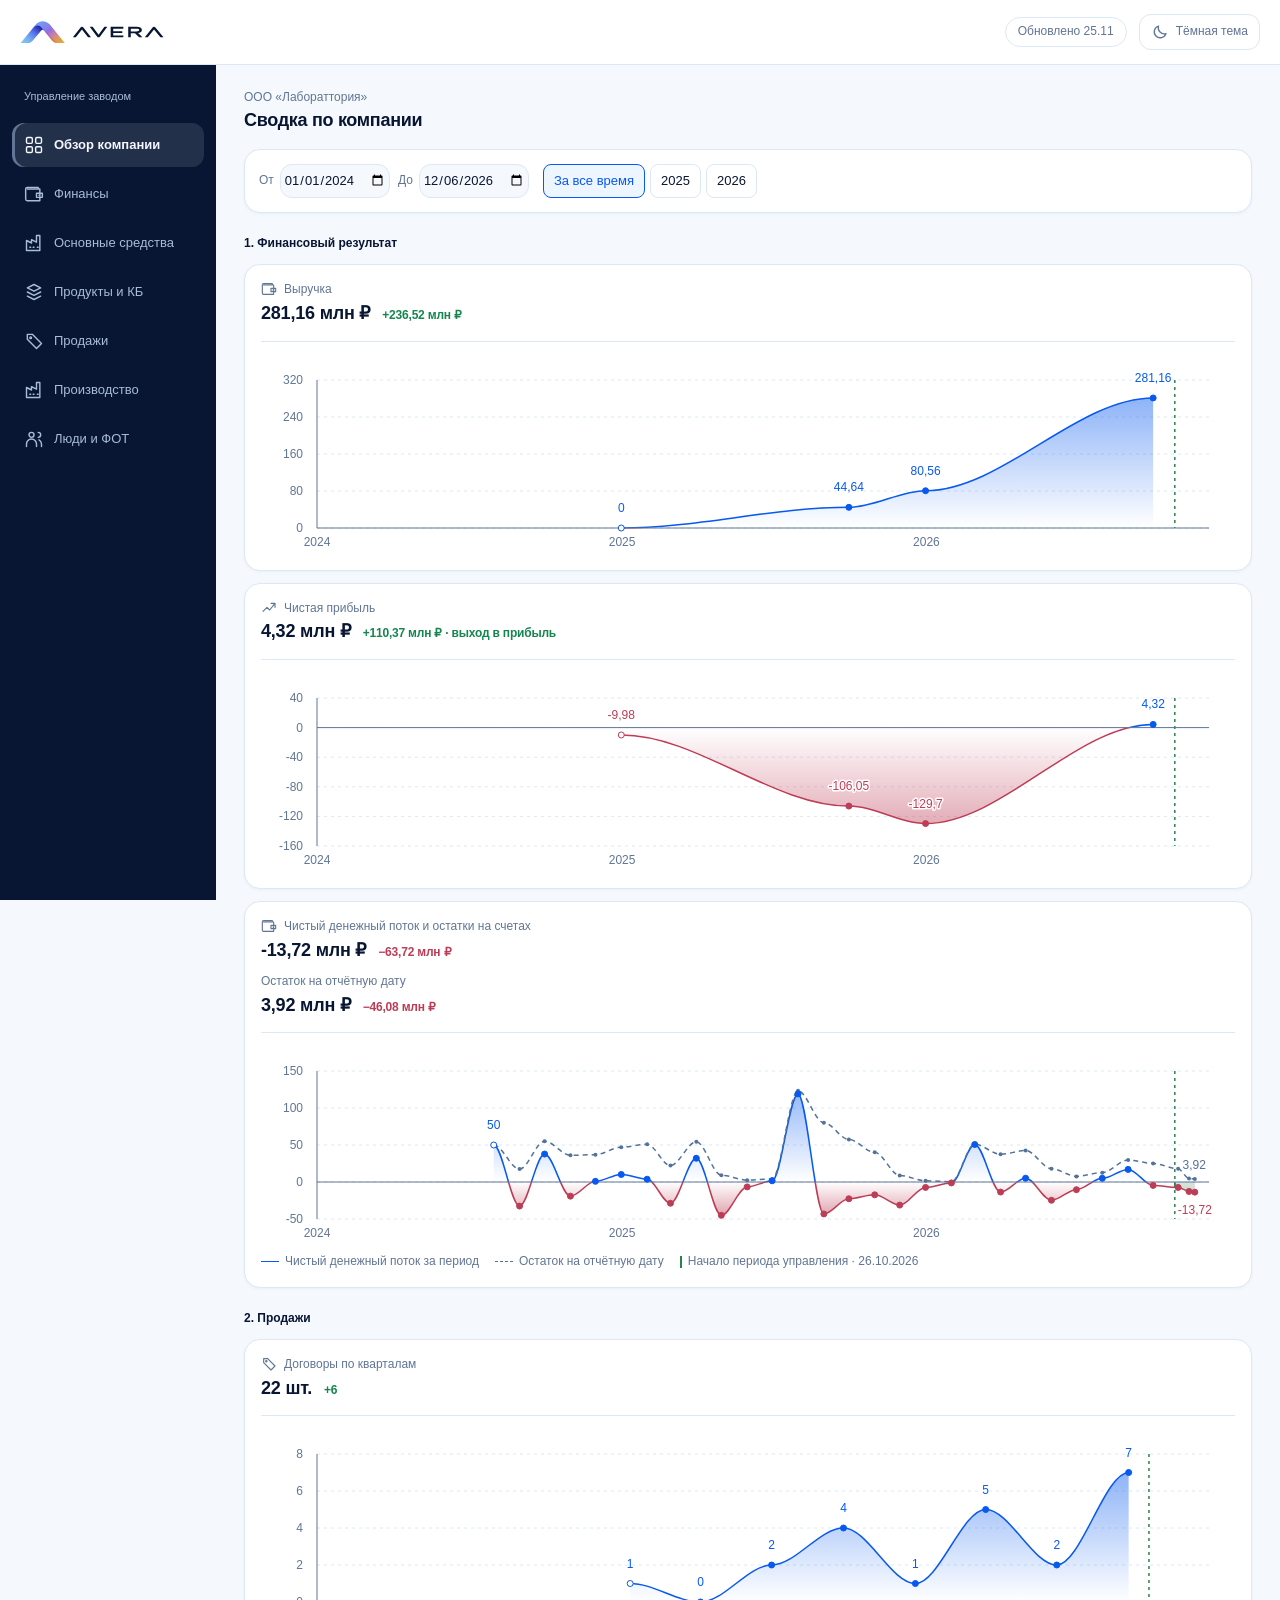
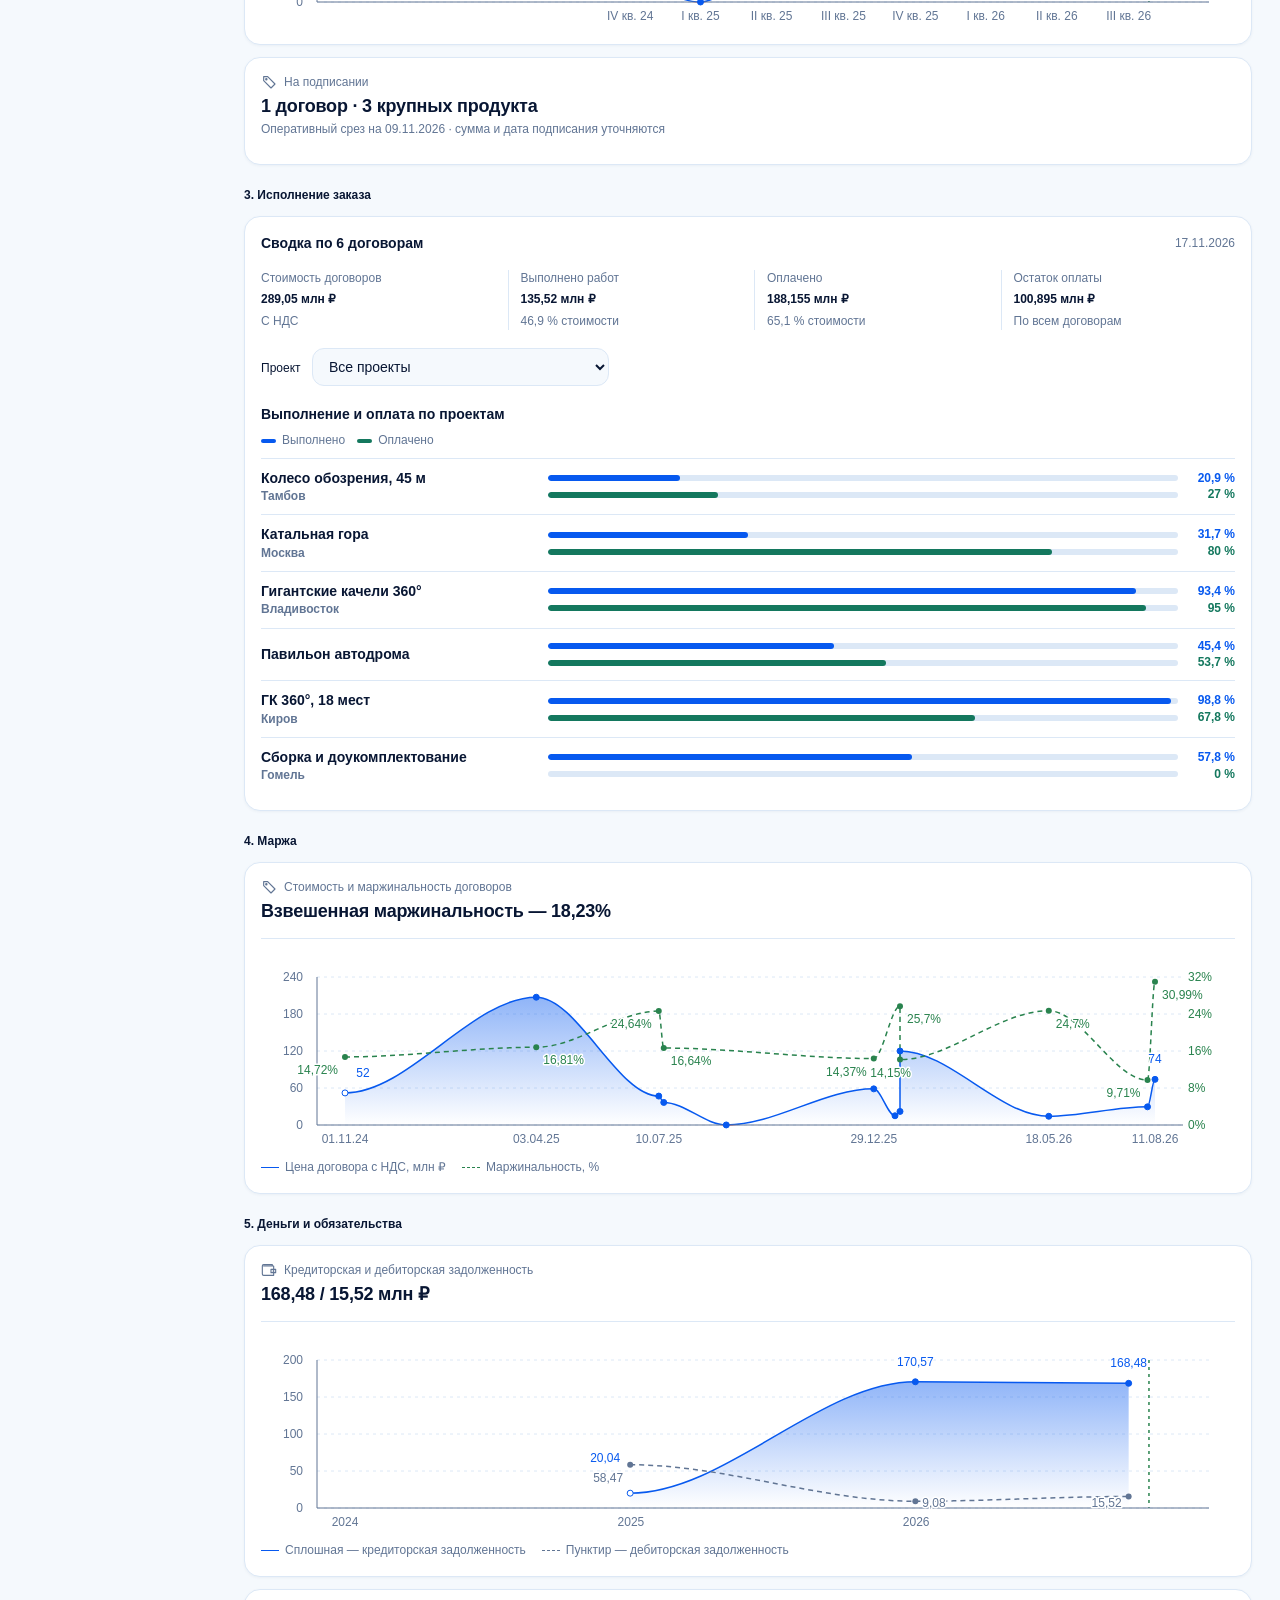
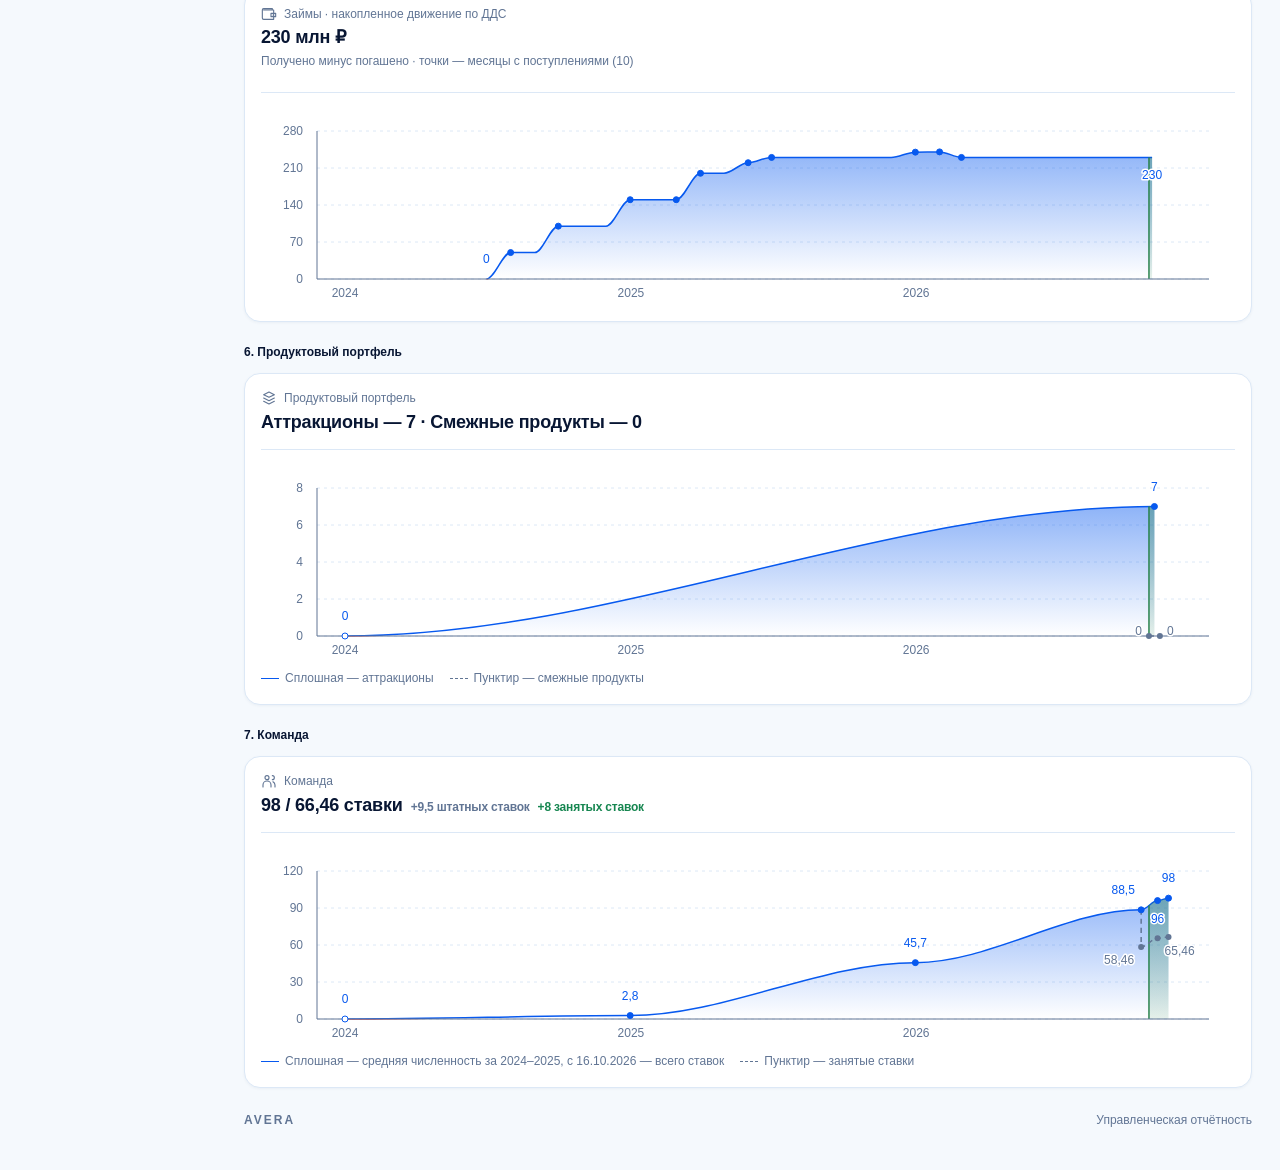
==== commit 84c0bbcd: "Add compact overview date presets and clip continuous financial curves to the selected period" ====
--- a/index.html
+++ b/index.html
@@ -1,4 +1,4 @@
-<!doctype html><html lang="ru"><head><meta charset="utf-8"><meta name="viewport" content="width=device-width,initial-scale=1,viewport-fit=cover"><meta name="color-scheme" content="light dark"><meta name="description" content="AVERA: демонстрационный управленческий дашборд завода. Отчетность, кадровые агрегаты, основные средства и производственный график."><title>AVERA · Управленческий обзор</title><link rel="stylesheet" href="styles.css?v=actual-20261102"><link rel="stylesheet" href="tokens.css?v=actual-20261102"><link rel="stylesheet" href="design.css?v=avera-ribbon-1"><meta name="theme-color" id="av-theme-color" content="#ffffff"><script defer src="ui.js?v=actual-20261102"></script><script defer src="data.js?v=actual-20261102"></script><script defer src="owner.js?v=actual-20261102"></script><script defer src="hr-turnover-data.js?v=actual-20261102"></script><script defer src="data-bindings.js?v=staffing-20261120"></script><script defer src="accounting.js?v=verified-20261117"></script><script defer src="fixed-assets-data.js?v=actual-20261102"></script><script defer src="fixed-assets.js?v=actual-20261102"></script><script defer src="app.js?v=staffing-20261120"></script><script defer src="production-snapshot.js?v=actual-20261102"></script><script defer src="overview-series.js?v=contract-dates-published-20261125"></script><link rel="stylesheet" href="order-execution.css?v=1"><script defer src="order-snapshot.js?v=1"></script><script defer src="order-execution.js?v=2"></script><script defer src="real-overview.js?v=product-count-labels"></script><script defer src="kd-data.js?v=kd-20261103"></script><script defer src="sku-baseline.js?v=baseline-20261103"></script><script defer src="kd.js?v=owner-type-20261109"></script><link rel="stylesheet" href="comparison.css?v=mobile-date-fields-20261111"></head><body id="avera-owner"><a class="skip" href="#main">К содержанию</a><svg class="av-sprite" aria-hidden="true" focusable="false" xmlns="http://www.w3.org/2000/svg"><defs><symbol id="av-i-menu" viewBox="0 0 24 24"><path d="M4 6h16M4 12h16M4 18h16"/></symbol><symbol id="av-i-close" viewBox="0 0 24 24"><path d="m6 6 12 12M18 6 6 18"/></symbol><symbol id="av-i-grid" viewBox="0 0 24 24"><rect x="3" y="3" width="7" height="7" rx="1.5"/><rect x="14" y="3" width="7" height="7" rx="1.5"/><rect x="3" y="14" width="7" height="7" rx="1.5"/><rect x="14" y="14" width="7" height="7" rx="1.5"/></symbol><symbol id="av-i-wallet" viewBox="0 0 24 24"><path d="M4 6h15v14H4a2 2 0 0 1-2-2V6a2 2 0 0 1 2-2h13v2"/><path d="M15 11h7v5h-7zM18 13.5h.1"/></symbol><symbol id="av-i-trend" viewBox="0 0 24 24"><path d="M3 17 9 11l4 4 8-10M15 5h6v6"/></symbol><symbol id="av-i-cash" viewBox="0 0 24 24"><rect x="3" y="5" width="18" height="14" rx="2"/><circle cx="12" cy="12" r="3"/><path d="M6 9v.1M18 15v.1"/></symbol><symbol id="av-i-package" viewBox="0 0 24 24"><path d="m12 3 9 5v9l-9 5-9-5V8l9-5ZM3 8l9 5 9-5M12 13v9M7.5 5.5l9 5"/></symbol><symbol id="av-i-clock" viewBox="0 0 24 24"><circle cx="12" cy="12" r="9"/><path d="M12 7v5l3 2"/></symbol><symbol id="av-i-products" viewBox="0 0 24 24"><path d="m12 3 8 4-8 4-8-4 8-4ZM4 12l8 4 8-4M4 17l8 4 8-4"/></symbol><symbol id="av-i-rocket" viewBox="0 0 24 24"><path d="M9 15 5 19l-1-4 4-4M9 15l4 1 6-6 1-6-6 1-6 6 1 4ZM13 16l-1 4 4-1 3-4"/><circle cx="15" cy="9" r="1.5"/></symbol><symbol id="av-i-people" viewBox="0 0 24 24"><circle cx="9" cy="7" r="3"/><path d="M3 21v-3a6 6 0 0 1 12 0v3M17 4a3 3 0 0 1 0 6M21 21v-3a6 6 0 0 0-3-5"/></symbol><symbol id="av-i-factory" viewBox="0 0 24 24"><path d="M3 21V9l6 3V8l6 3V3h4v18H3ZM7 17h1M11 17h1M16 17h1"/></symbol><symbol id="av-i-sales" viewBox="0 0 24 24"><path d="M4 4h6l11 11-6 6L4 10V4Z"/><circle cx="8" cy="8" r="1"/></symbol><symbol id="av-i-moon" viewBox="0 0 24 24"><path d="M20 14A8 8 0 0 1 10 4a8 8 0 1 0 10 10Z"/></symbol><symbol id="av-i-sun" viewBox="0 0 24 24"><circle cx="12" cy="12" r="4"/><path d="M12 2v2M12 20v2M2 12h2M20 12h2M5 5l1.5 1.5M17.5 17.5 19 19M5 19l1.5-1.5M17.5 6.5 19 5"/></symbol></defs></svg><header class="av-shell-header"><button type="button" id="av-open-menu" class="av-icon-button av-open-menu" aria-label="Открыть меню" aria-controls="av-menu" aria-expanded="false"><svg class="av-icon" viewBox="0 0 24 24" aria-hidden="true" focusable="false"><use href="#av-i-menu"></use></svg></button><a href="#overview" class="av-logo" aria-label="AVERA, обзор компании"><svg class="av-brand-lockup" aria-hidden="true" focusable="false" viewBox="67 35 574 90">
+<!doctype html><html lang="ru"><head><meta charset="utf-8"><meta name="viewport" content="width=device-width,initial-scale=1,viewport-fit=cover"><meta name="color-scheme" content="light dark"><meta name="description" content="AVERA: демонстрационный управленческий дашборд завода. Отчетность, кадровые агрегаты, основные средства и производственный график."><title>AVERA · Управленческий обзор</title><link rel="stylesheet" href="styles.css?v=actual-20261102"><link rel="stylesheet" href="tokens.css?v=actual-20261102"><link rel="stylesheet" href="design.css?v=avera-ribbon-1"><meta name="theme-color" id="av-theme-color" content="#ffffff"><script defer src="ui.js?v=actual-20261102"></script><script defer src="data.js?v=actual-20261102"></script><script defer src="owner.js?v=actual-20261102"></script><script defer src="hr-turnover-data.js?v=actual-20261102"></script><script defer src="data-bindings.js?v=staffing-20261120"></script><script defer src="accounting.js?v=verified-20261117"></script><script defer src="fixed-assets-data.js?v=actual-20261102"></script><script defer src="fixed-assets.js?v=actual-20261102"></script><script defer src="app.js?v=staffing-20261120"></script><script defer src="production-snapshot.js?v=actual-20261102"></script><script defer src="overview-series.js?v=contract-dates-published-20261125"></script><link rel="stylesheet" href="order-execution.css?v=1"><script defer src="order-snapshot.js?v=1"></script><script defer src="order-execution.js?v=2"></script><script defer src="real-overview.js?v=financial-curves-20261125"></script><script defer src="kd-data.js?v=kd-20261103"></script><script defer src="sku-baseline.js?v=baseline-20261103"></script><script defer src="kd.js?v=owner-type-20261109"></script><link rel="stylesheet" href="comparison.css?v=compact-periods-1"></head><body id="avera-owner"><a class="skip" href="#main">К содержанию</a><svg class="av-sprite" aria-hidden="true" focusable="false" xmlns="http://www.w3.org/2000/svg"><defs><symbol id="av-i-menu" viewBox="0 0 24 24"><path d="M4 6h16M4 12h16M4 18h16"/></symbol><symbol id="av-i-close" viewBox="0 0 24 24"><path d="m6 6 12 12M18 6 6 18"/></symbol><symbol id="av-i-grid" viewBox="0 0 24 24"><rect x="3" y="3" width="7" height="7" rx="1.5"/><rect x="14" y="3" width="7" height="7" rx="1.5"/><rect x="3" y="14" width="7" height="7" rx="1.5"/><rect x="14" y="14" width="7" height="7" rx="1.5"/></symbol><symbol id="av-i-wallet" viewBox="0 0 24 24"><path d="M4 6h15v14H4a2 2 0 0 1-2-2V6a2 2 0 0 1 2-2h13v2"/><path d="M15 11h7v5h-7zM18 13.5h.1"/></symbol><symbol id="av-i-trend" viewBox="0 0 24 24"><path d="M3 17 9 11l4 4 8-10M15 5h6v6"/></symbol><symbol id="av-i-cash" viewBox="0 0 24 24"><rect x="3" y="5" width="18" height="14" rx="2"/><circle cx="12" cy="12" r="3"/><path d="M6 9v.1M18 15v.1"/></symbol><symbol id="av-i-package" viewBox="0 0 24 24"><path d="m12 3 9 5v9l-9 5-9-5V8l9-5ZM3 8l9 5 9-5M12 13v9M7.5 5.5l9 5"/></symbol><symbol id="av-i-clock" viewBox="0 0 24 24"><circle cx="12" cy="12" r="9"/><path d="M12 7v5l3 2"/></symbol><symbol id="av-i-products" viewBox="0 0 24 24"><path d="m12 3 8 4-8 4-8-4 8-4ZM4 12l8 4 8-4M4 17l8 4 8-4"/></symbol><symbol id="av-i-rocket" viewBox="0 0 24 24"><path d="M9 15 5 19l-1-4 4-4M9 15l4 1 6-6 1-6-6 1-6 6 1 4ZM13 16l-1 4 4-1 3-4"/><circle cx="15" cy="9" r="1.5"/></symbol><symbol id="av-i-people" viewBox="0 0 24 24"><circle cx="9" cy="7" r="3"/><path d="M3 21v-3a6 6 0 0 1 12 0v3M17 4a3 3 0 0 1 0 6M21 21v-3a6 6 0 0 0-3-5"/></symbol><symbol id="av-i-factory" viewBox="0 0 24 24"><path d="M3 21V9l6 3V8l6 3V3h4v18H3ZM7 17h1M11 17h1M16 17h1"/></symbol><symbol id="av-i-sales" viewBox="0 0 24 24"><path d="M4 4h6l11 11-6 6L4 10V4Z"/><circle cx="8" cy="8" r="1"/></symbol><symbol id="av-i-moon" viewBox="0 0 24 24"><path d="M20 14A8 8 0 0 1 10 4a8 8 0 1 0 10 10Z"/></symbol><symbol id="av-i-sun" viewBox="0 0 24 24"><circle cx="12" cy="12" r="4"/><path d="M12 2v2M12 20v2M2 12h2M20 12h2M5 5l1.5 1.5M17.5 17.5 19 19M5 19l1.5-1.5M17.5 6.5 19 5"/></symbol></defs></svg><header class="av-shell-header"><button type="button" id="av-open-menu" class="av-icon-button av-open-menu" aria-label="Открыть меню" aria-controls="av-menu" aria-expanded="false"><svg class="av-icon" viewBox="0 0 24 24" aria-hidden="true" focusable="false"><use href="#av-i-menu"></use></svg></button><a href="#overview" class="av-logo" aria-label="AVERA, обзор компании"><svg class="av-brand-lockup" aria-hidden="true" focusable="false" viewBox="67 35 574 90">
     <defs>
       <linearGradient id="av-brand-ribbon-return" gradientUnits="userSpaceOnUse" x1="86" y1="124" x2="146" y2="57">
         <stop stop-color="#80c5ea" />
--- a/comparison.css
+++ b/comparison.css
@@ -87,3 +87,11 @@
     display:grid;grid-row:span 3;grid-template-rows:subgrid;row-gap:4px;align-items:start;
   }
 }
+#avera-owner .av-range-bar{display:flex;align-items:center;flex-wrap:wrap;gap:8px 14px}
+#avera-owner .av-range-bar .cmp-dates{width:auto;min-width:0;max-width:100%;margin:0;grid-template-columns:repeat(2,minmax(0,1fr))}
+#avera-owner .av-range-bar .cmp-date-input{width:110px;max-width:100%}
+#avera-owner .av-range-bar input[type=date]{font-size:13px;padding-inline:3px}
+#avera-owner .av-range-presets{display:flex;flex-wrap:wrap;gap:5px}
+#avera-owner .av-range-presets button{min-height:34px;padding:4px 10px;border:1px solid var(--line);border-radius:8px;background:var(--surface);color:var(--text);font:inherit;font-size:13px;cursor:pointer}
+#avera-owner .av-range-presets button[aria-pressed=true]{color:var(--accent);background:var(--tint);border-color:var(--accent)}
+@media(pointer:coarse){#avera-owner .av-range-presets button{min-height:40px}}
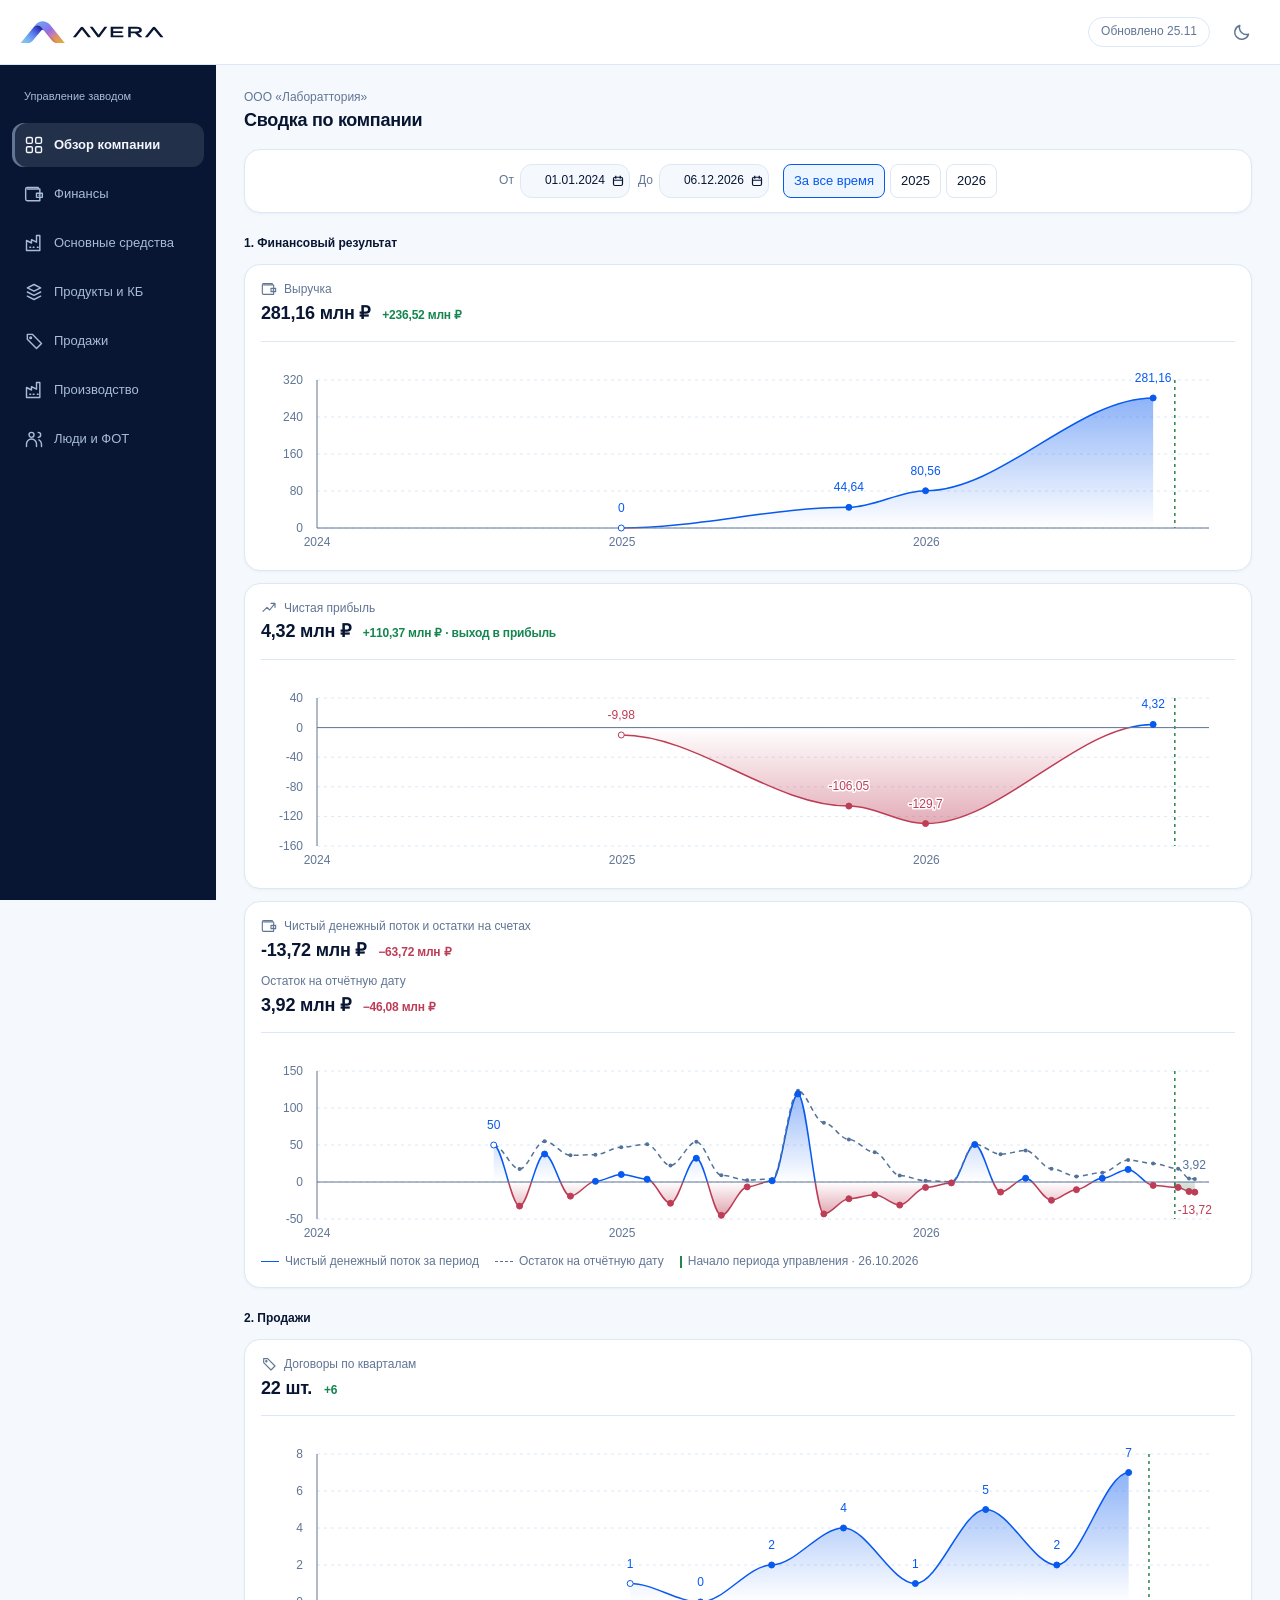
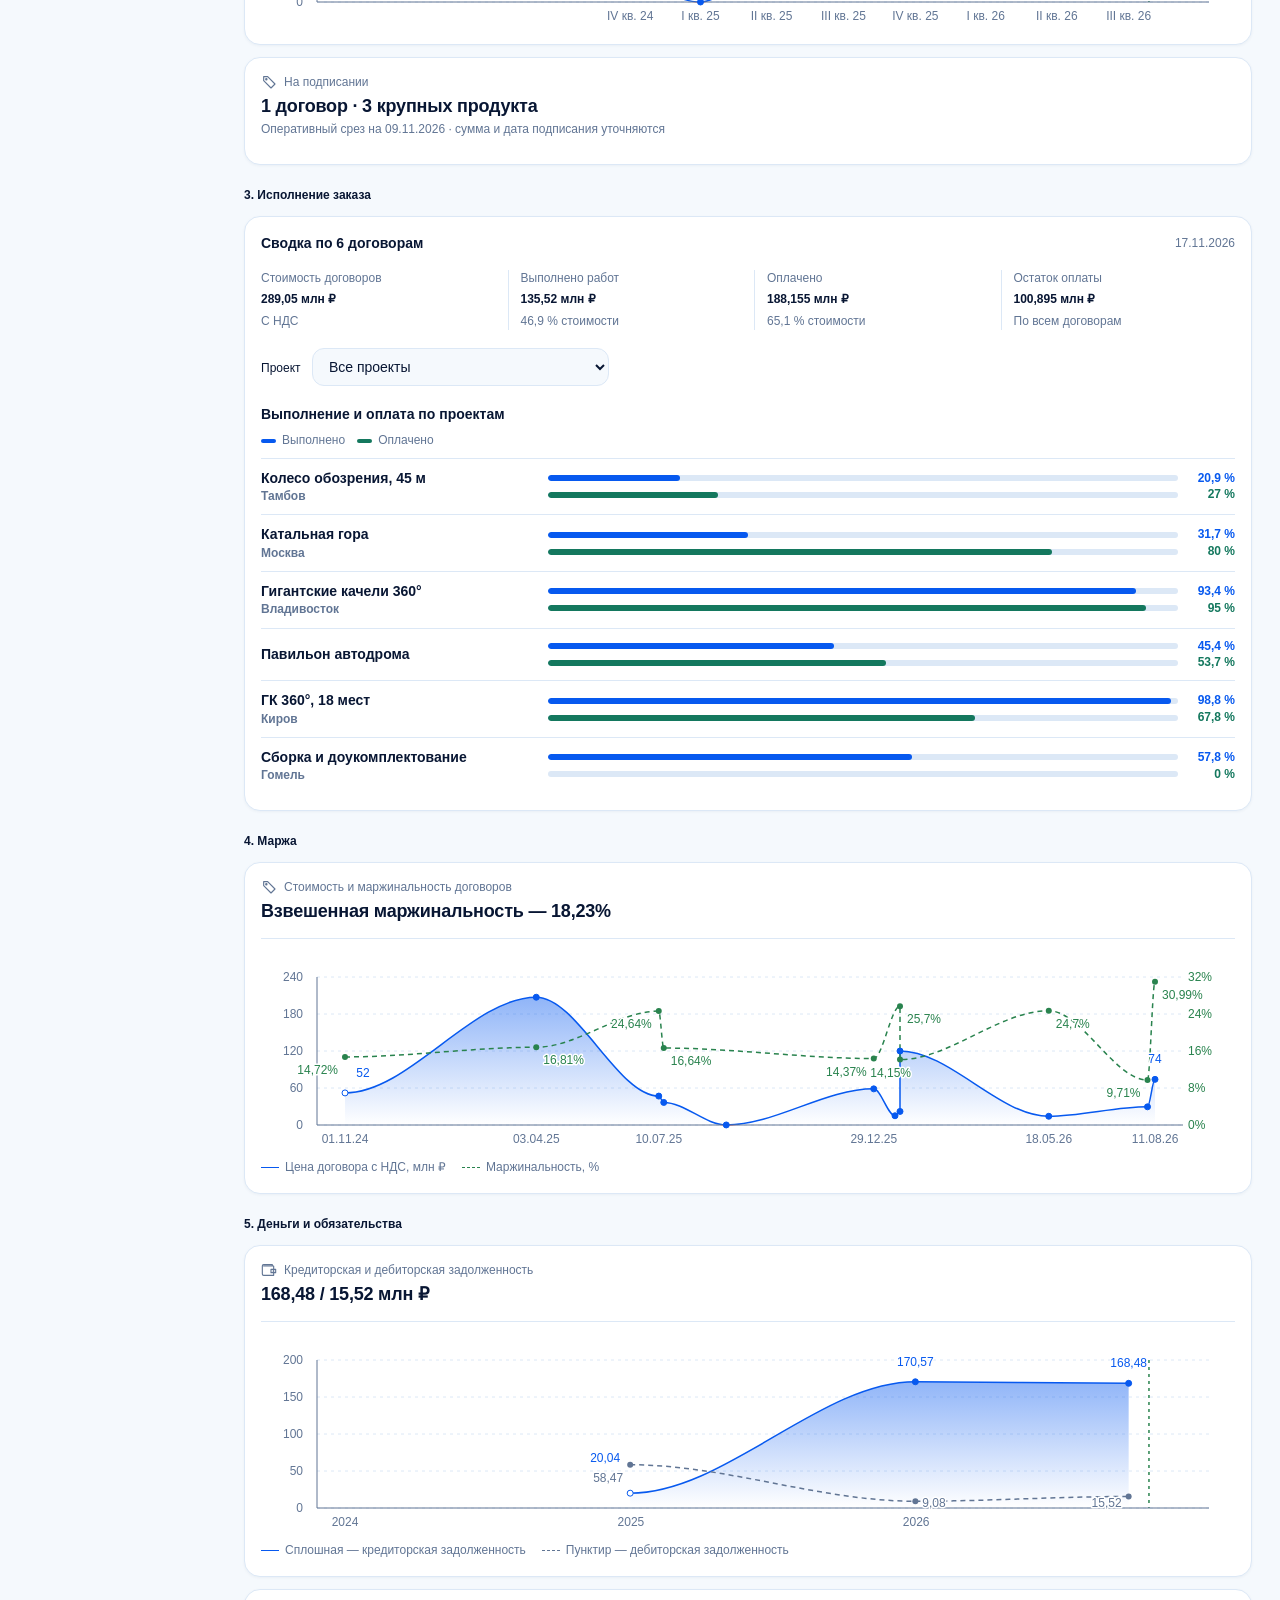
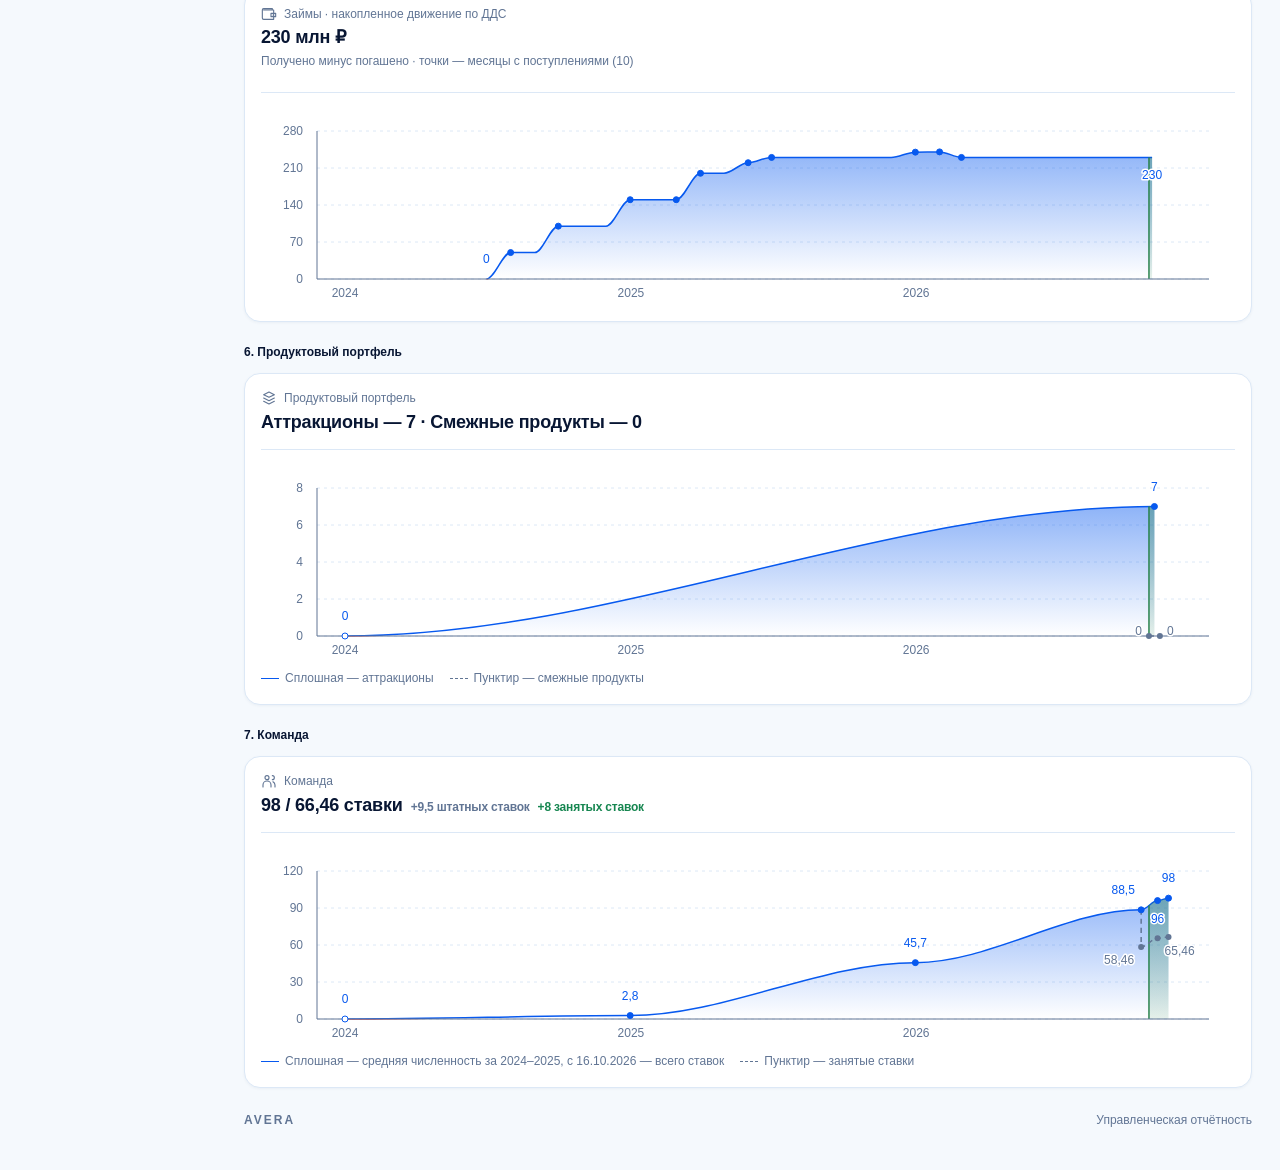
==== commit 8e190edd: "Center the date filter, confirm calendar selections and use an icon-only theme toggle" ====
--- a/index.html
+++ b/index.html
@@ -1,4 +1,4 @@
-<!doctype html><html lang="ru"><head><meta charset="utf-8"><meta name="viewport" content="width=device-width,initial-scale=1,viewport-fit=cover"><meta name="color-scheme" content="light dark"><meta name="description" content="AVERA: демонстрационный управленческий дашборд завода. Отчетность, кадровые агрегаты, основные средства и производственный график."><title>AVERA · Управленческий обзор</title><link rel="stylesheet" href="styles.css?v=actual-20261102"><link rel="stylesheet" href="tokens.css?v=actual-20261102"><link rel="stylesheet" href="design.css?v=avera-ribbon-1"><meta name="theme-color" id="av-theme-color" content="#ffffff"><script defer src="ui.js?v=actual-20261102"></script><script defer src="data.js?v=actual-20261102"></script><script defer src="owner.js?v=actual-20261102"></script><script defer src="hr-turnover-data.js?v=actual-20261102"></script><script defer src="data-bindings.js?v=staffing-20261120"></script><script defer src="accounting.js?v=verified-20261117"></script><script defer src="fixed-assets-data.js?v=actual-20261102"></script><script defer src="fixed-assets.js?v=actual-20261102"></script><script defer src="app.js?v=staffing-20261120"></script><script defer src="production-snapshot.js?v=actual-20261102"></script><script defer src="overview-series.js?v=contract-dates-published-20261125"></script><link rel="stylesheet" href="order-execution.css?v=1"><script defer src="order-snapshot.js?v=1"></script><script defer src="order-execution.js?v=2"></script><script defer src="real-overview.js?v=financial-curves-20261125"></script><script defer src="kd-data.js?v=kd-20261103"></script><script defer src="sku-baseline.js?v=baseline-20261103"></script><script defer src="kd.js?v=owner-type-20261109"></script><link rel="stylesheet" href="comparison.css?v=compact-periods-1"></head><body id="avera-owner"><a class="skip" href="#main">К содержанию</a><svg class="av-sprite" aria-hidden="true" focusable="false" xmlns="http://www.w3.org/2000/svg"><defs><symbol id="av-i-menu" viewBox="0 0 24 24"><path d="M4 6h16M4 12h16M4 18h16"/></symbol><symbol id="av-i-close" viewBox="0 0 24 24"><path d="m6 6 12 12M18 6 6 18"/></symbol><symbol id="av-i-grid" viewBox="0 0 24 24"><rect x="3" y="3" width="7" height="7" rx="1.5"/><rect x="14" y="3" width="7" height="7" rx="1.5"/><rect x="3" y="14" width="7" height="7" rx="1.5"/><rect x="14" y="14" width="7" height="7" rx="1.5"/></symbol><symbol id="av-i-wallet" viewBox="0 0 24 24"><path d="M4 6h15v14H4a2 2 0 0 1-2-2V6a2 2 0 0 1 2-2h13v2"/><path d="M15 11h7v5h-7zM18 13.5h.1"/></symbol><symbol id="av-i-trend" viewBox="0 0 24 24"><path d="M3 17 9 11l4 4 8-10M15 5h6v6"/></symbol><symbol id="av-i-cash" viewBox="0 0 24 24"><rect x="3" y="5" width="18" height="14" rx="2"/><circle cx="12" cy="12" r="3"/><path d="M6 9v.1M18 15v.1"/></symbol><symbol id="av-i-package" viewBox="0 0 24 24"><path d="m12 3 9 5v9l-9 5-9-5V8l9-5ZM3 8l9 5 9-5M12 13v9M7.5 5.5l9 5"/></symbol><symbol id="av-i-clock" viewBox="0 0 24 24"><circle cx="12" cy="12" r="9"/><path d="M12 7v5l3 2"/></symbol><symbol id="av-i-products" viewBox="0 0 24 24"><path d="m12 3 8 4-8 4-8-4 8-4ZM4 12l8 4 8-4M4 17l8 4 8-4"/></symbol><symbol id="av-i-rocket" viewBox="0 0 24 24"><path d="M9 15 5 19l-1-4 4-4M9 15l4 1 6-6 1-6-6 1-6 6 1 4ZM13 16l-1 4 4-1 3-4"/><circle cx="15" cy="9" r="1.5"/></symbol><symbol id="av-i-people" viewBox="0 0 24 24"><circle cx="9" cy="7" r="3"/><path d="M3 21v-3a6 6 0 0 1 12 0v3M17 4a3 3 0 0 1 0 6M21 21v-3a6 6 0 0 0-3-5"/></symbol><symbol id="av-i-factory" viewBox="0 0 24 24"><path d="M3 21V9l6 3V8l6 3V3h4v18H3ZM7 17h1M11 17h1M16 17h1"/></symbol><symbol id="av-i-sales" viewBox="0 0 24 24"><path d="M4 4h6l11 11-6 6L4 10V4Z"/><circle cx="8" cy="8" r="1"/></symbol><symbol id="av-i-moon" viewBox="0 0 24 24"><path d="M20 14A8 8 0 0 1 10 4a8 8 0 1 0 10 10Z"/></symbol><symbol id="av-i-sun" viewBox="0 0 24 24"><circle cx="12" cy="12" r="4"/><path d="M12 2v2M12 20v2M2 12h2M20 12h2M5 5l1.5 1.5M17.5 17.5 19 19M5 19l1.5-1.5M17.5 6.5 19 5"/></symbol></defs></svg><header class="av-shell-header"><button type="button" id="av-open-menu" class="av-icon-button av-open-menu" aria-label="Открыть меню" aria-controls="av-menu" aria-expanded="false"><svg class="av-icon" viewBox="0 0 24 24" aria-hidden="true" focusable="false"><use href="#av-i-menu"></use></svg></button><a href="#overview" class="av-logo" aria-label="AVERA, обзор компании"><svg class="av-brand-lockup" aria-hidden="true" focusable="false" viewBox="67 35 574 90">
+<!doctype html><html lang="ru"><head><meta charset="utf-8"><meta name="viewport" content="width=device-width,initial-scale=1,viewport-fit=cover"><meta name="color-scheme" content="light dark"><meta name="description" content="AVERA: демонстрационный управленческий дашборд завода. Отчетность, кадровые агрегаты, основные средства и производственный график."><title>AVERA · Управленческий обзор</title><link rel="stylesheet" href="styles.css?v=actual-20261102"><link rel="stylesheet" href="tokens.css?v=actual-20261102"><link rel="stylesheet" href="design.css?v=theme-icon-1"><meta name="theme-color" id="av-theme-color" content="#ffffff"><script defer src="ui.js?v=actual-20261102"></script><script defer src="data.js?v=actual-20261102"></script><script defer src="owner.js?v=actual-20261102"></script><script defer src="hr-turnover-data.js?v=actual-20261102"></script><script defer src="data-bindings.js?v=staffing-20261120"></script><script defer src="accounting.js?v=verified-20261117"></script><script defer src="fixed-assets-data.js?v=actual-20261102"></script><script defer src="fixed-assets.js?v=actual-20261102"></script><script defer src="app.js?v=theme-icon-1"></script><script defer src="production-snapshot.js?v=actual-20261102"></script><script defer src="overview-series.js?v=contract-dates-published-20261125"></script><link rel="stylesheet" href="order-execution.css?v=1"><script defer src="order-snapshot.js?v=1"></script><script defer src="order-execution.js?v=2"></script><script defer src="real-overview.js?v=calendar-confirm-1"></script><script defer src="kd-data.js?v=kd-20261103"></script><script defer src="sku-baseline.js?v=baseline-20261103"></script><script defer src="kd.js?v=owner-type-20261109"></script><link rel="stylesheet" href="comparison.css?v=calendar-confirm-1"></head><body id="avera-owner"><a class="skip" href="#main">К содержанию</a><svg class="av-sprite" aria-hidden="true" focusable="false" xmlns="http://www.w3.org/2000/svg"><defs><symbol id="av-i-menu" viewBox="0 0 24 24"><path d="M4 6h16M4 12h16M4 18h16"/></symbol><symbol id="av-i-close" viewBox="0 0 24 24"><path d="m6 6 12 12M18 6 6 18"/></symbol><symbol id="av-i-grid" viewBox="0 0 24 24"><rect x="3" y="3" width="7" height="7" rx="1.5"/><rect x="14" y="3" width="7" height="7" rx="1.5"/><rect x="3" y="14" width="7" height="7" rx="1.5"/><rect x="14" y="14" width="7" height="7" rx="1.5"/></symbol><symbol id="av-i-wallet" viewBox="0 0 24 24"><path d="M4 6h15v14H4a2 2 0 0 1-2-2V6a2 2 0 0 1 2-2h13v2"/><path d="M15 11h7v5h-7zM18 13.5h.1"/></symbol><symbol id="av-i-trend" viewBox="0 0 24 24"><path d="M3 17 9 11l4 4 8-10M15 5h6v6"/></symbol><symbol id="av-i-cash" viewBox="0 0 24 24"><rect x="3" y="5" width="18" height="14" rx="2"/><circle cx="12" cy="12" r="3"/><path d="M6 9v.1M18 15v.1"/></symbol><symbol id="av-i-package" viewBox="0 0 24 24"><path d="m12 3 9 5v9l-9 5-9-5V8l9-5ZM3 8l9 5 9-5M12 13v9M7.5 5.5l9 5"/></symbol><symbol id="av-i-clock" viewBox="0 0 24 24"><circle cx="12" cy="12" r="9"/><path d="M12 7v5l3 2"/></symbol><symbol id="av-i-products" viewBox="0 0 24 24"><path d="m12 3 8 4-8 4-8-4 8-4ZM4 12l8 4 8-4M4 17l8 4 8-4"/></symbol><symbol id="av-i-rocket" viewBox="0 0 24 24"><path d="M9 15 5 19l-1-4 4-4M9 15l4 1 6-6 1-6-6 1-6 6 1 4ZM13 16l-1 4 4-1 3-4"/><circle cx="15" cy="9" r="1.5"/></symbol><symbol id="av-i-people" viewBox="0 0 24 24"><circle cx="9" cy="7" r="3"/><path d="M3 21v-3a6 6 0 0 1 12 0v3M17 4a3 3 0 0 1 0 6M21 21v-3a6 6 0 0 0-3-5"/></symbol><symbol id="av-i-factory" viewBox="0 0 24 24"><path d="M3 21V9l6 3V8l6 3V3h4v18H3ZM7 17h1M11 17h1M16 17h1"/></symbol><symbol id="av-i-sales" viewBox="0 0 24 24"><path d="M4 4h6l11 11-6 6L4 10V4Z"/><circle cx="8" cy="8" r="1"/></symbol><symbol id="av-i-moon" viewBox="0 0 24 24"><path d="M20 14A8 8 0 0 1 10 4a8 8 0 1 0 10 10Z"/></symbol><symbol id="av-i-sun" viewBox="0 0 24 24"><circle cx="12" cy="12" r="4"/><path d="M12 2v2M12 20v2M2 12h2M20 12h2M5 5l1.5 1.5M17.5 17.5 19 19M5 19l1.5-1.5M17.5 6.5 19 5"/></symbol></defs></svg><header class="av-shell-header"><button type="button" id="av-open-menu" class="av-icon-button av-open-menu" aria-label="Открыть меню" aria-controls="av-menu" aria-expanded="false"><svg class="av-icon" viewBox="0 0 24 24" aria-hidden="true" focusable="false"><use href="#av-i-menu"></use></svg></button><a href="#overview" class="av-logo" aria-label="AVERA, обзор компании"><svg class="av-brand-lockup" aria-hidden="true" focusable="false" viewBox="67 35 574 90">
     <defs>
       <linearGradient id="av-brand-ribbon-return" gradientUnits="userSpaceOnUse" x1="86" y1="124" x2="146" y2="57">
         <stop stop-color="#80c5ea" />
@@ -30,4 +30,4 @@
       <path fill-rule="evenodd" d="M498.4 58.4H530.8C544.2 58.4 552.9 62.8 552.9 71.3C552.9 78 547.2 82.1 537.6 83.3L554.9 100.2H541.7L525.3 83.8H508.6V100.2H498.4ZM508.6 65.7V76.5H530C538 76.5 542.5 74.8 542.5 71.2C542.5 67.4 538.2 65.7 530.3 65.7Z" />
       <path d="M564.6 100.2 596.3 59.6Q597.6 58.2 600.8 58.2H601.7Q604.7 58.2 605.9 59.7L639.1 100.2H626.9L601.2 68.8 576.5 100.2Z" />
     </g>
-  </svg></a><span class="av-header-date">Обновлено 25.11</span><button type="button" id="theme" class="theme" aria-label="Включить тёмную тему"><svg class="av-icon" viewBox="0 0 24 24" aria-hidden="true" focusable="false"><use href="#av-i-moon"></use></svg><span>Тёмная тема</span></button></header><aside class="av-sidebar"><p class="av-sidebar-caption">Управление заводом</p><nav aria-label="Разделы дашборда" id="navigation"></nav></aside><dialog class="av-menu-dialog" id="av-menu" aria-label="Разделы AVERA"><div class="av-menu-title">AVERA<button type="button" class="av-icon-button" id="av-close-menu" aria-label="Закрыть меню"><svg class="av-icon" viewBox="0 0 24 24" aria-hidden="true" focusable="false"><use href="#av-i-close"></use></svg></button></div><nav id="av-mobile-navigation" aria-label="Разделы дашборда"></nav><p class="av-sidebar-foot">Управление заводом</p></dialog><main id="main" tabindex="-1"><div class="intro"><div><p class="eyebrow">ООО «Лабораттория» <span>Производство аттракционов и смежных продуктов</span></p><h1 id="title">Управленческий обзор</h1><p id="subtitle">Ключевые показатели, портфель продуктов и решения собственника.</p></div><div class="asof"><strong>30 октября 2026</strong><span>Финансы: сентябрь · ФОТ: октябрь</span></div></div><div class="notice">Интерактивный макет. Все суммы, статусы, сроки и штатные показатели вымышлены. ERP и CRM не подключены.</div><div id="content"></div><footer><strong>AVERA</strong><span>Управленческая отчётность</span></footer></main><dialog id="dialog"><div class="dialog-head"><h2 id="dialog-title"></h2><button id="close-dialog" class="close" aria-label="Закрыть">×</button></div><div id="dialog-body"></div><div class="dialog-bottom"><button class="primary" id="dialog-ok">Понятно</button></div></dialog></body></html>+  </svg></a><span class="av-header-date">Обновлено 25.11</span><button type="button" id="theme" class="theme" aria-label="Включить тёмную тему"><svg class="av-icon" viewBox="0 0 24 24" aria-hidden="true" focusable="false"><use href="#av-i-moon"></use></svg></button></header><aside class="av-sidebar"><p class="av-sidebar-caption">Управление заводом</p><nav aria-label="Разделы дашборда" id="navigation"></nav></aside><dialog class="av-menu-dialog" id="av-menu" aria-label="Разделы AVERA"><div class="av-menu-title">AVERA<button type="button" class="av-icon-button" id="av-close-menu" aria-label="Закрыть меню"><svg class="av-icon" viewBox="0 0 24 24" aria-hidden="true" focusable="false"><use href="#av-i-close"></use></svg></button></div><nav id="av-mobile-navigation" aria-label="Разделы дашборда"></nav><p class="av-sidebar-foot">Управление заводом</p></dialog><main id="main" tabindex="-1"><div class="intro"><div><p class="eyebrow">ООО «Лабораттория» <span>Производство аттракционов и смежных продуктов</span></p><h1 id="title">Управленческий обзор</h1><p id="subtitle">Ключевые показатели, портфель продуктов и решения собственника.</p></div><div class="asof"><strong>30 октября 2026</strong><span>Финансы: сентябрь · ФОТ: октябрь</span></div></div><div class="notice">Интерактивный макет. Все суммы, статусы, сроки и штатные показатели вымышлены. ERP и CRM не подключены.</div><div id="content"></div><footer><strong>AVERA</strong><span>Управленческая отчётность</span></footer></main><dialog id="dialog"><div class="dialog-head"><h2 id="dialog-title"></h2><button id="close-dialog" class="close" aria-label="Закрыть">×</button></div><div id="dialog-body"></div><div class="dialog-bottom"><button class="primary" id="dialog-ok">Понятно</button></div></dialog></body></html>
--- a/design.css
+++ b/design.css
@@ -15,7 +15,10 @@
 .av-header-date{padding:5px 12px;border:1px solid var(--line);border-radius:20px;font-size:12px;color:var(--muted);margin-left:auto;white-space:nowrap}
 .av-user{display:grid;place-items:center;width:34px;height:34px;background:var(--tint);color:var(--accent);border-radius:50%;font-size:13px;font-weight:700}
 .av-icon-button{display:grid;place-items:center;width:38px;height:38px;border:0;border-radius:50%;background:transparent;color:var(--muted)}
-#avera-owner .theme{display:flex;align-items:center;gap:7px;border:1px solid var(--line);border-radius:12px;min-height:36px;padding:7px 11px;font-size:12px;background:var(--surface);color:var(--muted)}
+#avera-owner .theme{display:grid;place-items:center;width:38px;height:38px;padding:0;border:0;border-radius:8px;background:transparent;color:var(--muted);cursor:pointer}
+#avera-owner .theme .av-icon{width:21px;height:21px}
+#avera-owner .theme:hover{background:var(--tint);color:var(--text)}
+#avera-owner .theme:focus-visible{outline:2px solid var(--accent);outline-offset:2px}
 .av-sidebar{position:fixed;top:65px;left:0;bottom:0;width:216px;padding:24px 12px;background:var(--sidebar-background);color:var(--sidebar-text);display:flex;flex-direction:column;z-index:9}
 .av-sidebar-caption{font-size:11px;color:var(--sidebar-muted);padding:0 12px 18px}
 #avera-owner .av-sidebar nav,#avera-owner .av-menu-dialog nav{display:flex;flex-direction:column;gap:5px}
--- a/comparison.css
+++ b/comparison.css
@@ -95,3 +95,23 @@
 #avera-owner .av-range-presets button{min-height:34px;padding:4px 10px;border:1px solid var(--line);border-radius:8px;background:var(--surface);color:var(--text);font:inherit;font-size:13px;cursor:pointer}
 #avera-owner .av-range-presets button[aria-pressed=true]{color:var(--accent);background:var(--tint);border-color:var(--accent)}
 @media(pointer:coarse){#avera-owner .av-range-presets button{min-height:40px}}
+#avera-owner .av-range-bar,#avera-owner .av-range-presets{justify-content:center}
+#avera-owner .av-range-date{position:relative;display:inline-flex;align-items:center;justify-content:center;width:110px;max-width:100%;min-height:34px;padding:4px 17px;border:1px solid var(--input-border);border-radius:var(--radius-input);background:var(--input-background);color:var(--text);font:inherit;cursor:pointer;font-variant-numeric:tabular-nums}
+#avera-owner .av-range-date svg{position:absolute;right:5px;width:12px;height:12px;fill:none;stroke:currentColor;stroke-width:1.6}
+#avera-owner .av-range-calendar{width:min(318px,calc(100% - 20px));margin:auto;padding:14px;max-height:calc(100dvh - 24px);overflow:auto}
+#avera-owner .av-range-calendar h2{text-align:center;font-size:16px;margin:0 0 12px}
+#avera-owner .av-range-calendar :is(button,input,select){box-sizing:border-box;font:inherit;font-size:14px;color:var(--text);background:var(--surface);border:1px solid var(--line);border-radius:8px;min-width:0}
+#avera-owner .av-range-calendar button{cursor:pointer;padding:0 5px;min-height:34px}
+#avera-owner .av-range-calendar button:disabled{opacity:.35;cursor:default}
+#avera-owner .av-calendar-nav{display:grid;align-items:center;grid-template-columns:32px 1fr 66px 32px;gap:5px;margin-bottom:8px}
+#avera-owner .av-calendar-nav :is(select,input){width:100%;min-height:34px;padding:3px}
+#avera-owner .av-calendar-grid{display:grid;grid-template-columns:repeat(7,minmax(0,1fr));gap:2px;text-align:center}
+#avera-owner .av-weekdays{color:var(--muted);font-size:12px;padding:4px 0}
+#avera-owner .av-days button{border-color:transparent}
+#avera-owner .av-days button:hover:not(:disabled){background:var(--tint);color:var(--accent)}
+#avera-owner .av-calendar-actions{display:flex;gap:6px;align-items:center;justify-content:flex-end;border-top:1px solid var(--line);margin-top:10px;padding-top:10px}
+#avera-owner .av-calendar-actions button{padding-inline:11px}
+#avera-owner .av-calendar-actions [data-today]{margin-right:auto}
+#avera-owner .av-days button[aria-pressed=true],#avera-owner .av-days button[aria-pressed=true]:hover,#avera-owner .av-calendar-actions [data-ok]{background:var(--accent);color:var(--button-text);border-color:var(--accent)}
+#avera-owner .av-range-calendar :focus-visible,#avera-owner .av-range-date:focus-visible{outline:2px solid var(--accent);outline-offset:1px}
+@media(pointer:coarse){#avera-owner .av-range-date,#avera-owner .av-range-calendar button{min-height:40px}}
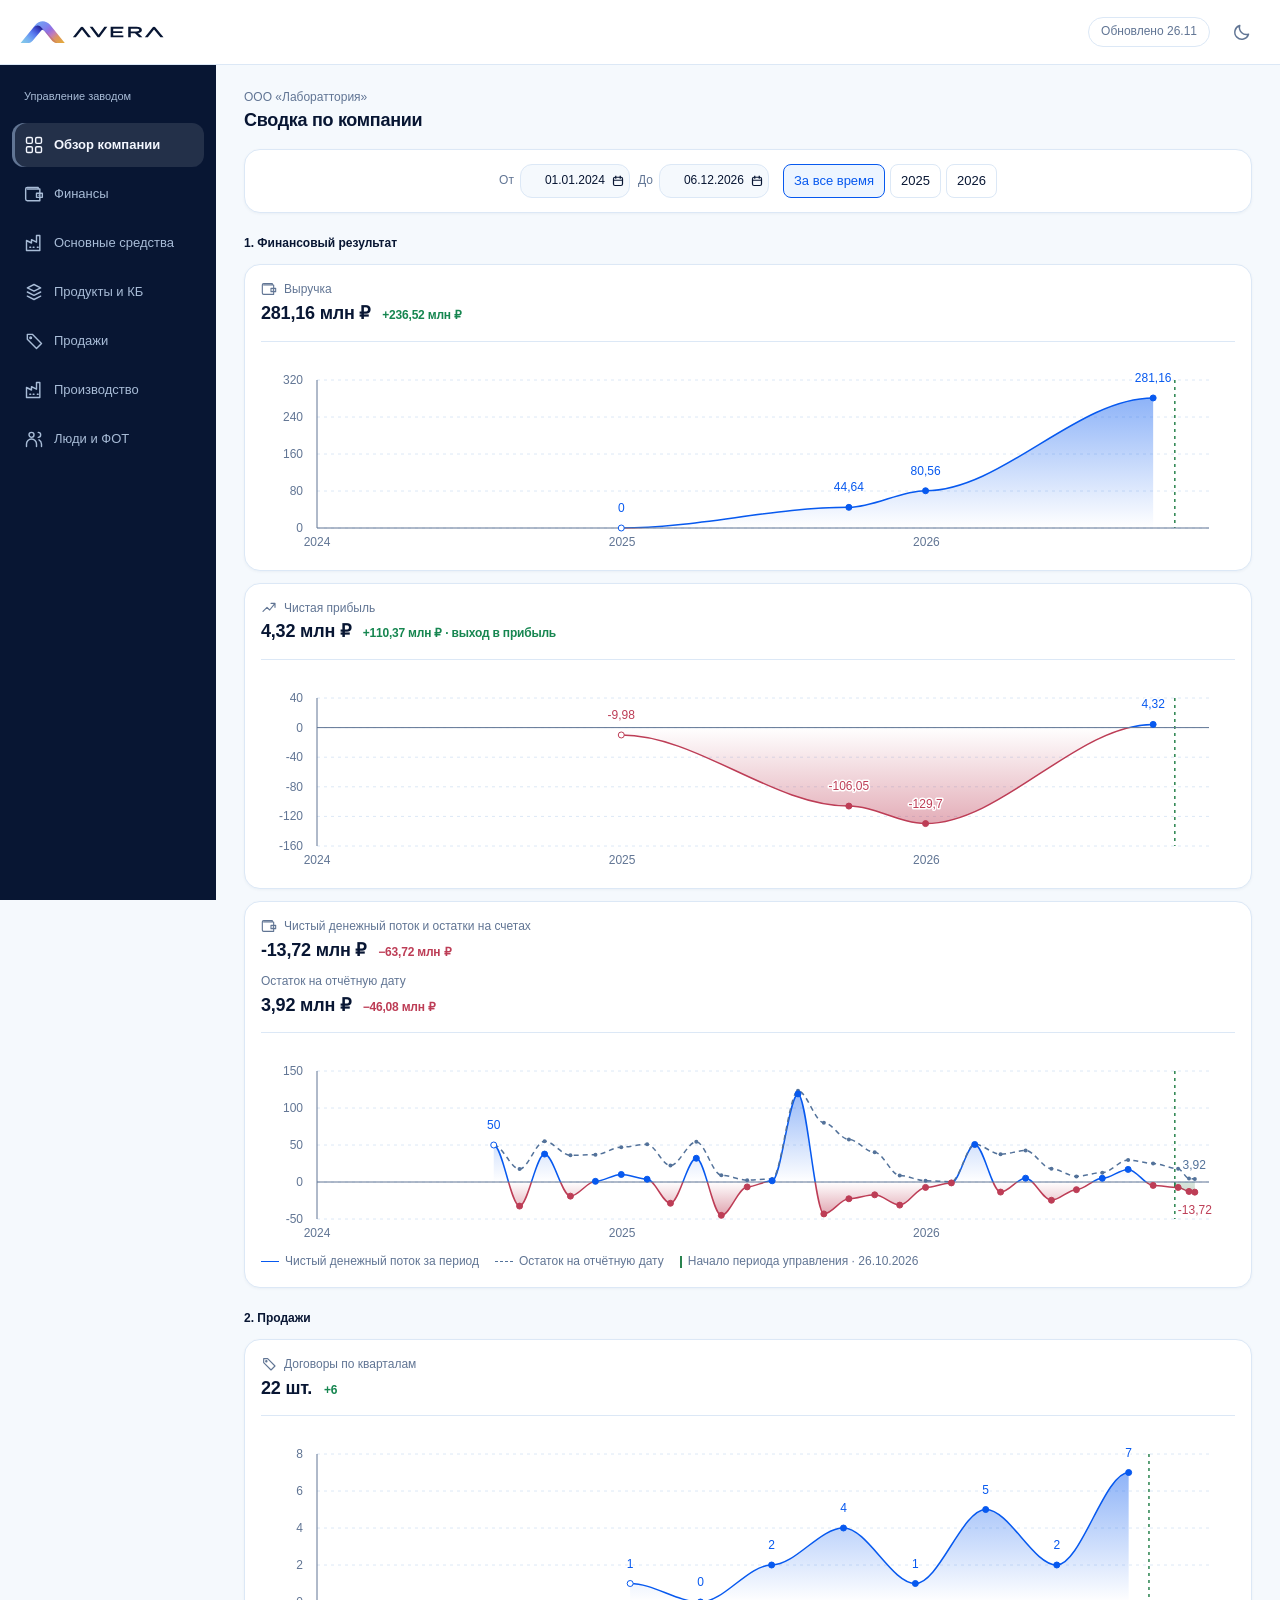
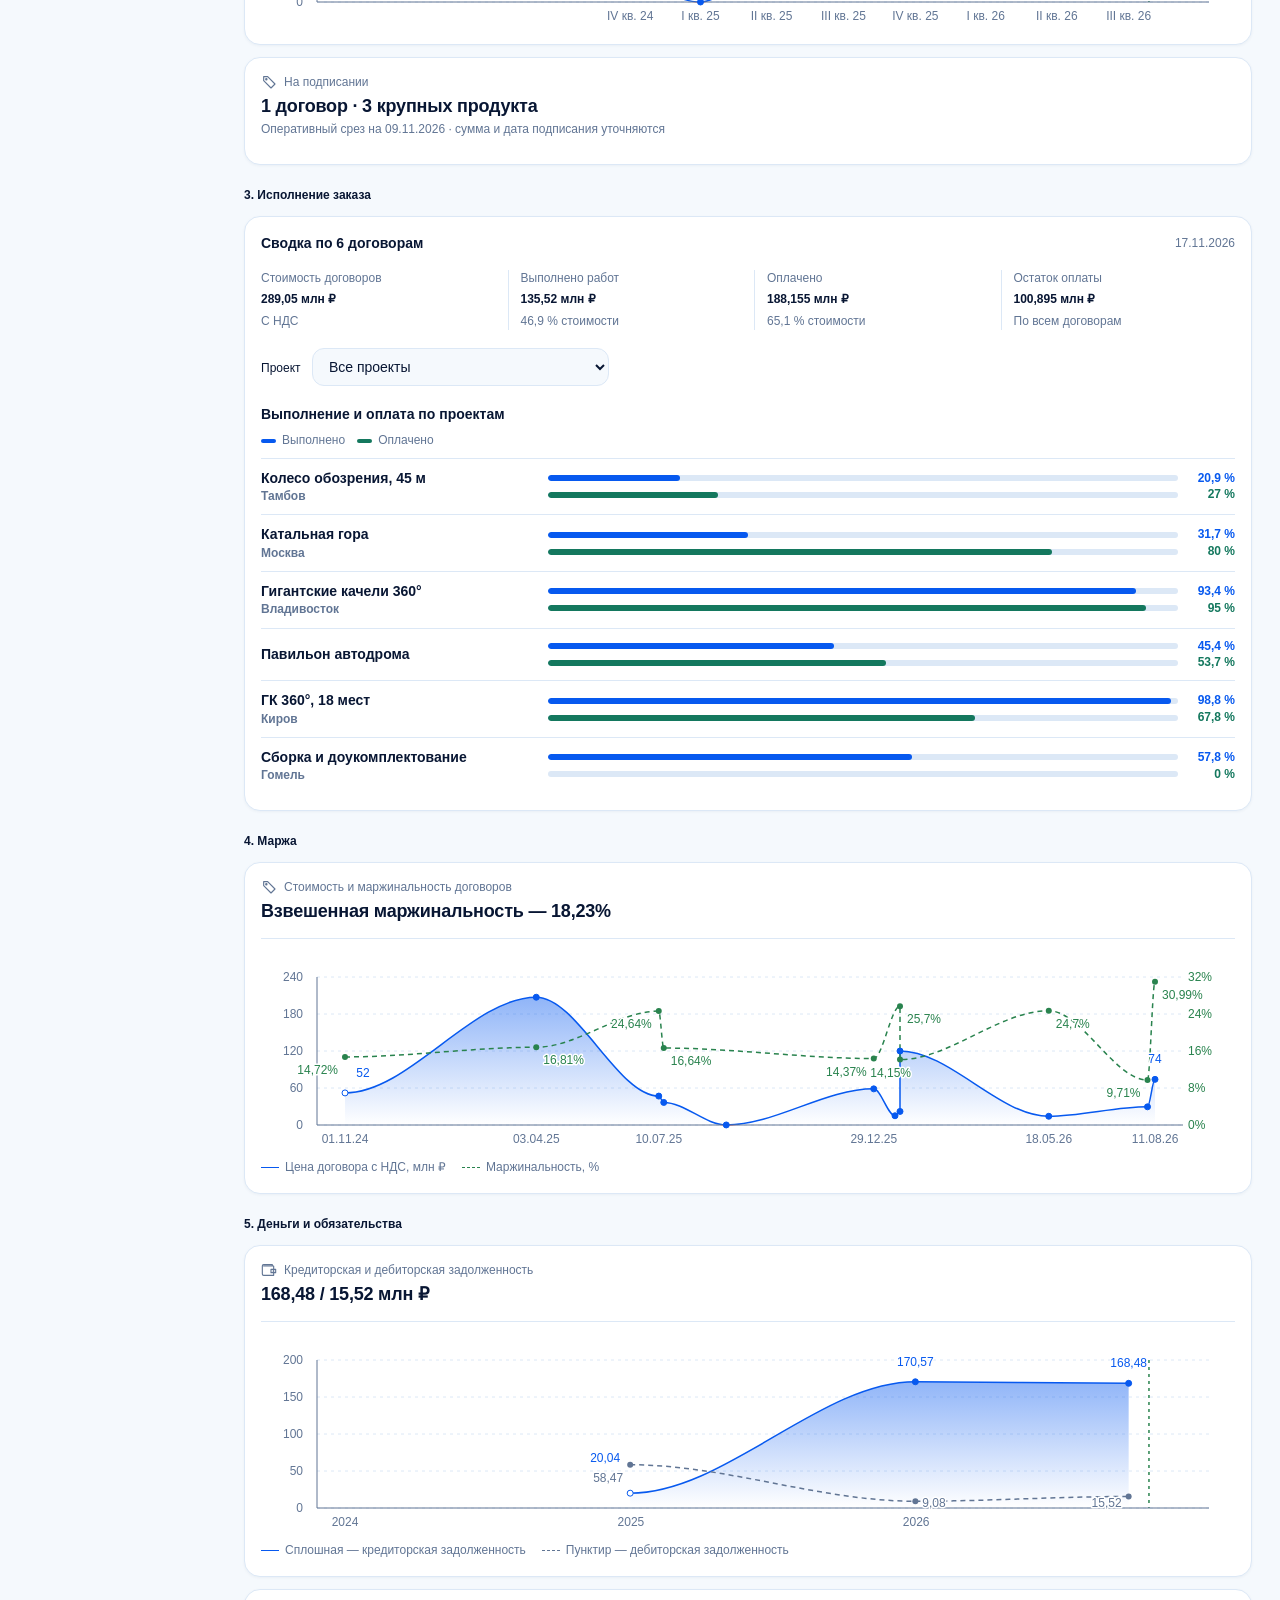
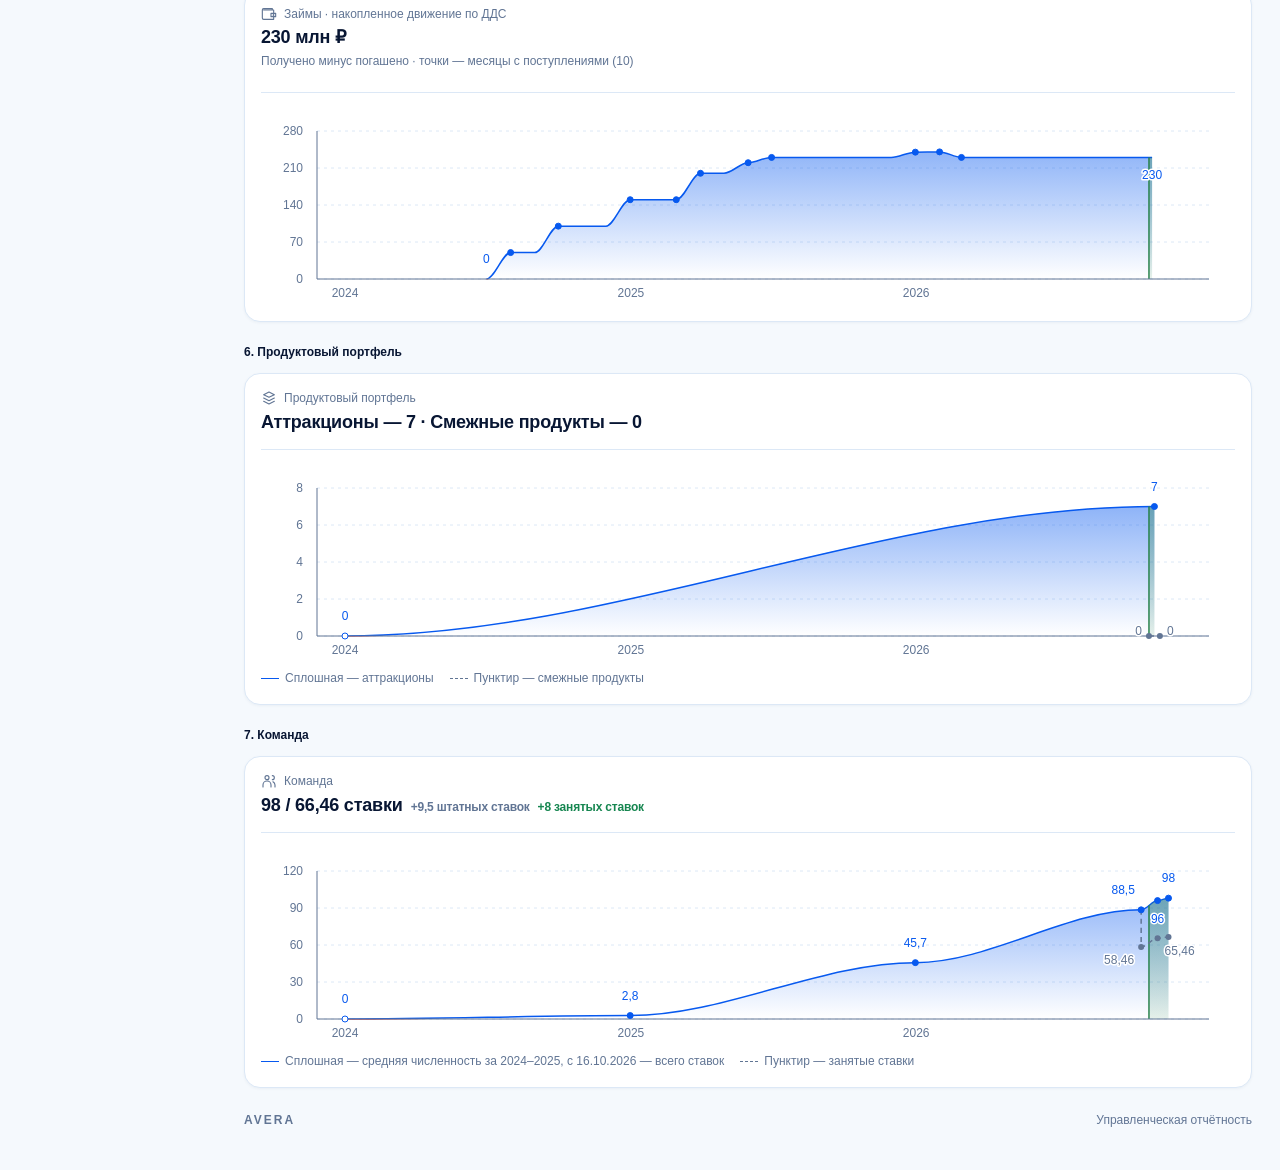
==== commit f2262c97: "Пересобрать раздел КБ по подтверждённым стадиям восьми изделий" ====
--- a/index.html
+++ b/index.html
@@ -1,4 +1,4 @@
-<!doctype html><html lang="ru"><head><meta charset="utf-8"><meta name="viewport" content="width=device-width,initial-scale=1,viewport-fit=cover"><meta name="color-scheme" content="light dark"><meta name="description" content="AVERA: демонстрационный управленческий дашборд завода. Отчетность, кадровые агрегаты, основные средства и производственный график."><title>AVERA · Управленческий обзор</title><link rel="stylesheet" href="styles.css?v=actual-20261102"><link rel="stylesheet" href="tokens.css?v=actual-20261102"><link rel="stylesheet" href="design.css?v=theme-icon-1"><meta name="theme-color" id="av-theme-color" content="#ffffff"><script defer src="ui.js?v=actual-20261102"></script><script defer src="data.js?v=actual-20261102"></script><script defer src="owner.js?v=actual-20261102"></script><script defer src="hr-turnover-data.js?v=actual-20261102"></script><script defer src="data-bindings.js?v=staffing-20261120"></script><script defer src="accounting.js?v=verified-20261117"></script><script defer src="fixed-assets-data.js?v=actual-20261102"></script><script defer src="fixed-assets.js?v=actual-20261102"></script><script defer src="app.js?v=theme-icon-1"></script><script defer src="production-snapshot.js?v=actual-20261102"></script><script defer src="overview-series.js?v=contract-dates-published-20261125"></script><link rel="stylesheet" href="order-execution.css?v=1"><script defer src="order-snapshot.js?v=1"></script><script defer src="order-execution.js?v=2"></script><script defer src="real-overview.js?v=calendar-confirm-1"></script><script defer src="kd-data.js?v=kd-20261103"></script><script defer src="sku-baseline.js?v=baseline-20261103"></script><script defer src="kd.js?v=owner-type-20261109"></script><link rel="stylesheet" href="comparison.css?v=calendar-confirm-1"></head><body id="avera-owner"><a class="skip" href="#main">К содержанию</a><svg class="av-sprite" aria-hidden="true" focusable="false" xmlns="http://www.w3.org/2000/svg"><defs><symbol id="av-i-menu" viewBox="0 0 24 24"><path d="M4 6h16M4 12h16M4 18h16"/></symbol><symbol id="av-i-close" viewBox="0 0 24 24"><path d="m6 6 12 12M18 6 6 18"/></symbol><symbol id="av-i-grid" viewBox="0 0 24 24"><rect x="3" y="3" width="7" height="7" rx="1.5"/><rect x="14" y="3" width="7" height="7" rx="1.5"/><rect x="3" y="14" width="7" height="7" rx="1.5"/><rect x="14" y="14" width="7" height="7" rx="1.5"/></symbol><symbol id="av-i-wallet" viewBox="0 0 24 24"><path d="M4 6h15v14H4a2 2 0 0 1-2-2V6a2 2 0 0 1 2-2h13v2"/><path d="M15 11h7v5h-7zM18 13.5h.1"/></symbol><symbol id="av-i-trend" viewBox="0 0 24 24"><path d="M3 17 9 11l4 4 8-10M15 5h6v6"/></symbol><symbol id="av-i-cash" viewBox="0 0 24 24"><rect x="3" y="5" width="18" height="14" rx="2"/><circle cx="12" cy="12" r="3"/><path d="M6 9v.1M18 15v.1"/></symbol><symbol id="av-i-package" viewBox="0 0 24 24"><path d="m12 3 9 5v9l-9 5-9-5V8l9-5ZM3 8l9 5 9-5M12 13v9M7.5 5.5l9 5"/></symbol><symbol id="av-i-clock" viewBox="0 0 24 24"><circle cx="12" cy="12" r="9"/><path d="M12 7v5l3 2"/></symbol><symbol id="av-i-products" viewBox="0 0 24 24"><path d="m12 3 8 4-8 4-8-4 8-4ZM4 12l8 4 8-4M4 17l8 4 8-4"/></symbol><symbol id="av-i-rocket" viewBox="0 0 24 24"><path d="M9 15 5 19l-1-4 4-4M9 15l4 1 6-6 1-6-6 1-6 6 1 4ZM13 16l-1 4 4-1 3-4"/><circle cx="15" cy="9" r="1.5"/></symbol><symbol id="av-i-people" viewBox="0 0 24 24"><circle cx="9" cy="7" r="3"/><path d="M3 21v-3a6 6 0 0 1 12 0v3M17 4a3 3 0 0 1 0 6M21 21v-3a6 6 0 0 0-3-5"/></symbol><symbol id="av-i-factory" viewBox="0 0 24 24"><path d="M3 21V9l6 3V8l6 3V3h4v18H3ZM7 17h1M11 17h1M16 17h1"/></symbol><symbol id="av-i-sales" viewBox="0 0 24 24"><path d="M4 4h6l11 11-6 6L4 10V4Z"/><circle cx="8" cy="8" r="1"/></symbol><symbol id="av-i-moon" viewBox="0 0 24 24"><path d="M20 14A8 8 0 0 1 10 4a8 8 0 1 0 10 10Z"/></symbol><symbol id="av-i-sun" viewBox="0 0 24 24"><circle cx="12" cy="12" r="4"/><path d="M12 2v2M12 20v2M2 12h2M20 12h2M5 5l1.5 1.5M17.5 17.5 19 19M5 19l1.5-1.5M17.5 6.5 19 5"/></symbol></defs></svg><header class="av-shell-header"><button type="button" id="av-open-menu" class="av-icon-button av-open-menu" aria-label="Открыть меню" aria-controls="av-menu" aria-expanded="false"><svg class="av-icon" viewBox="0 0 24 24" aria-hidden="true" focusable="false"><use href="#av-i-menu"></use></svg></button><a href="#overview" class="av-logo" aria-label="AVERA, обзор компании"><svg class="av-brand-lockup" aria-hidden="true" focusable="false" viewBox="67 35 574 90">
+<!doctype html><html lang="ru"><head><meta charset="utf-8"><meta name="viewport" content="width=device-width,initial-scale=1,viewport-fit=cover"><meta name="color-scheme" content="light dark"><meta name="description" content="AVERA: демонстрационный управленческий дашборд завода. Отчетность, кадровые агрегаты, основные средства и производственный график."><title>AVERA · Управленческий обзор</title><link rel="stylesheet" href="styles.css?v=actual-20261102"><link rel="stylesheet" href="tokens.css?v=actual-20261102"><link rel="stylesheet" href="design.css?v=theme-icon-1"><meta name="theme-color" id="av-theme-color" content="#ffffff"><script defer src="ui.js?v=actual-20261102"></script><script defer src="data.js?v=actual-20261102"></script><script defer src="owner.js?v=actual-20261102"></script><script defer src="hr-turnover-data.js?v=actual-20261102"></script><script defer src="data-bindings.js?v=staffing-20261120"></script><script defer src="accounting.js?v=verified-20261117"></script><script defer src="fixed-assets-data.js?v=actual-20261102"></script><script defer src="fixed-assets.js?v=actual-20261102"></script><script defer src="app.js?v=theme-icon-1"></script><script defer src="production-snapshot.js?v=actual-20261102"></script><script defer src="overview-series.js?v=contract-dates-published-20261125"></script><link rel="stylesheet" href="order-execution.css?v=1"><script defer src="order-snapshot.js?v=1"></script><script defer src="order-execution.js?v=2"></script><script defer src="real-overview.js?v=calendar-confirm-1"></script><script defer src="kd-data.js?v=kd-20261103"></script><script defer src="sku-baseline.js?v=baseline-20261103"></script><link rel="stylesheet" href="kb.css?v=20261126"><script defer src="kb-stages.js?v=20261126"></script><script defer src="kd.js?v=20261126"></script><link rel="stylesheet" href="comparison.css?v=calendar-confirm-1"></head><body id="avera-owner"><a class="skip" href="#main">К содержанию</a><svg class="av-sprite" aria-hidden="true" focusable="false" xmlns="http://www.w3.org/2000/svg"><defs><symbol id="av-i-menu" viewBox="0 0 24 24"><path d="M4 6h16M4 12h16M4 18h16"/></symbol><symbol id="av-i-close" viewBox="0 0 24 24"><path d="m6 6 12 12M18 6 6 18"/></symbol><symbol id="av-i-grid" viewBox="0 0 24 24"><rect x="3" y="3" width="7" height="7" rx="1.5"/><rect x="14" y="3" width="7" height="7" rx="1.5"/><rect x="3" y="14" width="7" height="7" rx="1.5"/><rect x="14" y="14" width="7" height="7" rx="1.5"/></symbol><symbol id="av-i-wallet" viewBox="0 0 24 24"><path d="M4 6h15v14H4a2 2 0 0 1-2-2V6a2 2 0 0 1 2-2h13v2"/><path d="M15 11h7v5h-7zM18 13.5h.1"/></symbol><symbol id="av-i-trend" viewBox="0 0 24 24"><path d="M3 17 9 11l4 4 8-10M15 5h6v6"/></symbol><symbol id="av-i-cash" viewBox="0 0 24 24"><rect x="3" y="5" width="18" height="14" rx="2"/><circle cx="12" cy="12" r="3"/><path d="M6 9v.1M18 15v.1"/></symbol><symbol id="av-i-package" viewBox="0 0 24 24"><path d="m12 3 9 5v9l-9 5-9-5V8l9-5ZM3 8l9 5 9-5M12 13v9M7.5 5.5l9 5"/></symbol><symbol id="av-i-clock" viewBox="0 0 24 24"><circle cx="12" cy="12" r="9"/><path d="M12 7v5l3 2"/></symbol><symbol id="av-i-products" viewBox="0 0 24 24"><path d="m12 3 8 4-8 4-8-4 8-4ZM4 12l8 4 8-4M4 17l8 4 8-4"/></symbol><symbol id="av-i-rocket" viewBox="0 0 24 24"><path d="M9 15 5 19l-1-4 4-4M9 15l4 1 6-6 1-6-6 1-6 6 1 4ZM13 16l-1 4 4-1 3-4"/><circle cx="15" cy="9" r="1.5"/></symbol><symbol id="av-i-people" viewBox="0 0 24 24"><circle cx="9" cy="7" r="3"/><path d="M3 21v-3a6 6 0 0 1 12 0v3M17 4a3 3 0 0 1 0 6M21 21v-3a6 6 0 0 0-3-5"/></symbol><symbol id="av-i-factory" viewBox="0 0 24 24"><path d="M3 21V9l6 3V8l6 3V3h4v18H3ZM7 17h1M11 17h1M16 17h1"/></symbol><symbol id="av-i-sales" viewBox="0 0 24 24"><path d="M4 4h6l11 11-6 6L4 10V4Z"/><circle cx="8" cy="8" r="1"/></symbol><symbol id="av-i-moon" viewBox="0 0 24 24"><path d="M20 14A8 8 0 0 1 10 4a8 8 0 1 0 10 10Z"/></symbol><symbol id="av-i-sun" viewBox="0 0 24 24"><circle cx="12" cy="12" r="4"/><path d="M12 2v2M12 20v2M2 12h2M20 12h2M5 5l1.5 1.5M17.5 17.5 19 19M5 19l1.5-1.5M17.5 6.5 19 5"/></symbol></defs></svg><header class="av-shell-header"><button type="button" id="av-open-menu" class="av-icon-button av-open-menu" aria-label="Открыть меню" aria-controls="av-menu" aria-expanded="false"><svg class="av-icon" viewBox="0 0 24 24" aria-hidden="true" focusable="false"><use href="#av-i-menu"></use></svg></button><a href="#overview" class="av-logo" aria-label="AVERA, обзор компании"><svg class="av-brand-lockup" aria-hidden="true" focusable="false" viewBox="67 35 574 90">
     <defs>
       <linearGradient id="av-brand-ribbon-return" gradientUnits="userSpaceOnUse" x1="86" y1="124" x2="146" y2="57">
         <stop stop-color="#80c5ea" />
@@ -30,4 +30,4 @@
       <path fill-rule="evenodd" d="M498.4 58.4H530.8C544.2 58.4 552.9 62.8 552.9 71.3C552.9 78 547.2 82.1 537.6 83.3L554.9 100.2H541.7L525.3 83.8H508.6V100.2H498.4ZM508.6 65.7V76.5H530C538 76.5 542.5 74.8 542.5 71.2C542.5 67.4 538.2 65.7 530.3 65.7Z" />
       <path d="M564.6 100.2 596.3 59.6Q597.6 58.2 600.8 58.2H601.7Q604.7 58.2 605.9 59.7L639.1 100.2H626.9L601.2 68.8 576.5 100.2Z" />
     </g>
-  </svg></a><span class="av-header-date">Обновлено 25.11</span><button type="button" id="theme" class="theme" aria-label="Включить тёмную тему"><svg class="av-icon" viewBox="0 0 24 24" aria-hidden="true" focusable="false"><use href="#av-i-moon"></use></svg></button></header><aside class="av-sidebar"><p class="av-sidebar-caption">Управление заводом</p><nav aria-label="Разделы дашборда" id="navigation"></nav></aside><dialog class="av-menu-dialog" id="av-menu" aria-label="Разделы AVERA"><div class="av-menu-title">AVERA<button type="button" class="av-icon-button" id="av-close-menu" aria-label="Закрыть меню"><svg class="av-icon" viewBox="0 0 24 24" aria-hidden="true" focusable="false"><use href="#av-i-close"></use></svg></button></div><nav id="av-mobile-navigation" aria-label="Разделы дашборда"></nav><p class="av-sidebar-foot">Управление заводом</p></dialog><main id="main" tabindex="-1"><div class="intro"><div><p class="eyebrow">ООО «Лабораттория» <span>Производство аттракционов и смежных продуктов</span></p><h1 id="title">Управленческий обзор</h1><p id="subtitle">Ключевые показатели, портфель продуктов и решения собственника.</p></div><div class="asof"><strong>30 октября 2026</strong><span>Финансы: сентябрь · ФОТ: октябрь</span></div></div><div class="notice">Интерактивный макет. Все суммы, статусы, сроки и штатные показатели вымышлены. ERP и CRM не подключены.</div><div id="content"></div><footer><strong>AVERA</strong><span>Управленческая отчётность</span></footer></main><dialog id="dialog"><div class="dialog-head"><h2 id="dialog-title"></h2><button id="close-dialog" class="close" aria-label="Закрыть">×</button></div><div id="dialog-body"></div><div class="dialog-bottom"><button class="primary" id="dialog-ok">Понятно</button></div></dialog></body></html>+  </svg></a><span class="av-header-date">Обновлено 26.11</span><button type="button" id="theme" class="theme" aria-label="Включить тёмную тему"><svg class="av-icon" viewBox="0 0 24 24" aria-hidden="true" focusable="false"><use href="#av-i-moon"></use></svg></button></header><aside class="av-sidebar"><p class="av-sidebar-caption">Управление заводом</p><nav aria-label="Разделы дашборда" id="navigation"></nav></aside><dialog class="av-menu-dialog" id="av-menu" aria-label="Разделы AVERA"><div class="av-menu-title">AVERA<button type="button" class="av-icon-button" id="av-close-menu" aria-label="Закрыть меню"><svg class="av-icon" viewBox="0 0 24 24" aria-hidden="true" focusable="false"><use href="#av-i-close"></use></svg></button></div><nav id="av-mobile-navigation" aria-label="Разделы дашборда"></nav><p class="av-sidebar-foot">Управление заводом</p></dialog><main id="main" tabindex="-1"><div class="intro"><div><p class="eyebrow">ООО «Лабораттория» <span>Производство аттракционов и смежных продуктов</span></p><h1 id="title">Управленческий обзор</h1><p id="subtitle">Ключевые показатели, портфель продуктов и решения собственника.</p></div><div class="asof"><strong>30 октября 2026</strong><span>Финансы: сентябрь · ФОТ: октябрь</span></div></div><div class="notice">Интерактивный макет. Все суммы, статусы, сроки и штатные показатели вымышлены. ERP и CRM не подключены.</div><div id="content"></div><footer><strong>AVERA</strong><span>Управленческая отчётность</span></footer></main><dialog id="dialog"><div class="dialog-head"><h2 id="dialog-title"></h2><button id="close-dialog" class="close" aria-label="Закрыть">×</button></div><div id="dialog-body"></div><div class="dialog-bottom"><button class="primary" id="dialog-ok">Понятно</button></div></dialog></body></html>
--- a/kb.css
+++ b/kb.css
@@ -0,0 +1,44 @@
+main:has(.kb-section) > .notice:empty { display:none }
+.kb-section { container-type:inline-size; min-width:0; color:var(--text) }
+.kb-head,.kb-key,.kb-key > span { display:flex; align-items:center; flex-wrap:wrap }
+.kb-head { justify-content:space-between; gap:8px 20px; margin:5px 0 14px }
+.kb-head h2 { margin:0; font-size:16px }
+.kb-key { gap:5px 14px; color:var(--muted); font-size:12px }
+.kb-key > span { gap:5px }
+.kb-mark { display:inline-grid; place-items:center; width:23px; height:22px; border-radius:5px; font:600 16px/1 var(--font-ui) }
+.kb-y { color:var(--good); background:var(--good-bg) }
+.kb-n { color:var(--danger); background:color-mix(in srgb,var(--danger) 13%,var(--surface)) }
+.kb-p { color:var(--warn); background:var(--warning-bg) }
+.kb-matrix { border:1px solid var(--line); border-radius:var(--card-radius); overflow:hidden; background:var(--surface) }
+.kb-matrix table { width:100%; min-width:0; border-collapse:collapse; table-layout:fixed; color:var(--text) }
+.kb-matrix th,.kb-matrix td { padding:5px 2px; font-size:12px; line-height:1.22; text-align:center; border:0; border-bottom:1px solid var(--line); overflow-wrap:anywhere }
+.kb-matrix thead th { font-size:11px; font-weight:600; background:var(--bg); padding:9px 2px; hyphens:auto }
+.kb-matrix tbody th,.kb-desktop thead tr:nth-child(2) th:first-child { text-align:left; padding-left:10px }
+.kb-matrix .kb-groups th,.kb-matrix .kb-band th { color:var(--muted); background:var(--tint); font-weight:600; border-right:1px solid var(--line) }
+.kb-desktop :is(th,td):is(:nth-child(3),:nth-child(4),:nth-child(7),:nth-child(12)){ border-left:1px solid var(--line) }
+.kb-name { width:13% } .kb-percent { width:5% }
+.kb-matrix .kb-pct { font-weight:650; white-space:nowrap }
+.kb-pct sup { color:var(--warn); font-size:9px }
+.kb-cell { display:grid; place-items:center; min-height:28px }
+.kb-note,.kb-details { font-size:12px; line-height:1.45; color:var(--muted) }
+.kb-note { margin:9px 0 15px }
+.kb-details summary { cursor:pointer; color:var(--accent); width:fit-content }
+.kb-details p { max-width:85ch }
+.kb-matrix .kb-mobile { display:none }
+@container (max-width: 980px) {
+  .kb-matrix .kb-desktop { display:none }
+  .kb-matrix .kb-mobile { display:table }
+  .kb-mobile thead th:first-child { width:30%; text-align:left; padding-left:7px }
+  .kb-mobile thead th { vertical-align:bottom; padding:7px 0 }
+  .kb-mobile thead th span { display:inline-block; writing-mode:vertical-rl; transform:rotate(180deg); white-space:nowrap }
+  .kb-mobile tbody th { font-size:11px; padding:3px 5px }
+  .kb-mobile td { padding:1px 0 }
+  .kb-mobile .kb-cell { min-height:23px }
+  .kb-mobile .kb-mark,.kb-key .kb-mark { width:18px; height:18px; font-size:14px }
+  .kb-mobile .kb-pct { font-size:clamp(9px,2.1cqw,12px) }
+  .kb-mobile .kb-band th { font-size:10px; padding:3px 5px; text-align:left }
+  .kb-head { margin-bottom:8px }
+  .kb-key { font-size:11px; gap:4px 9px }
+}
+
+.kb-mobile-date { display:none } @media (max-width:760px) { .kb-mobile-date { display:inline } }
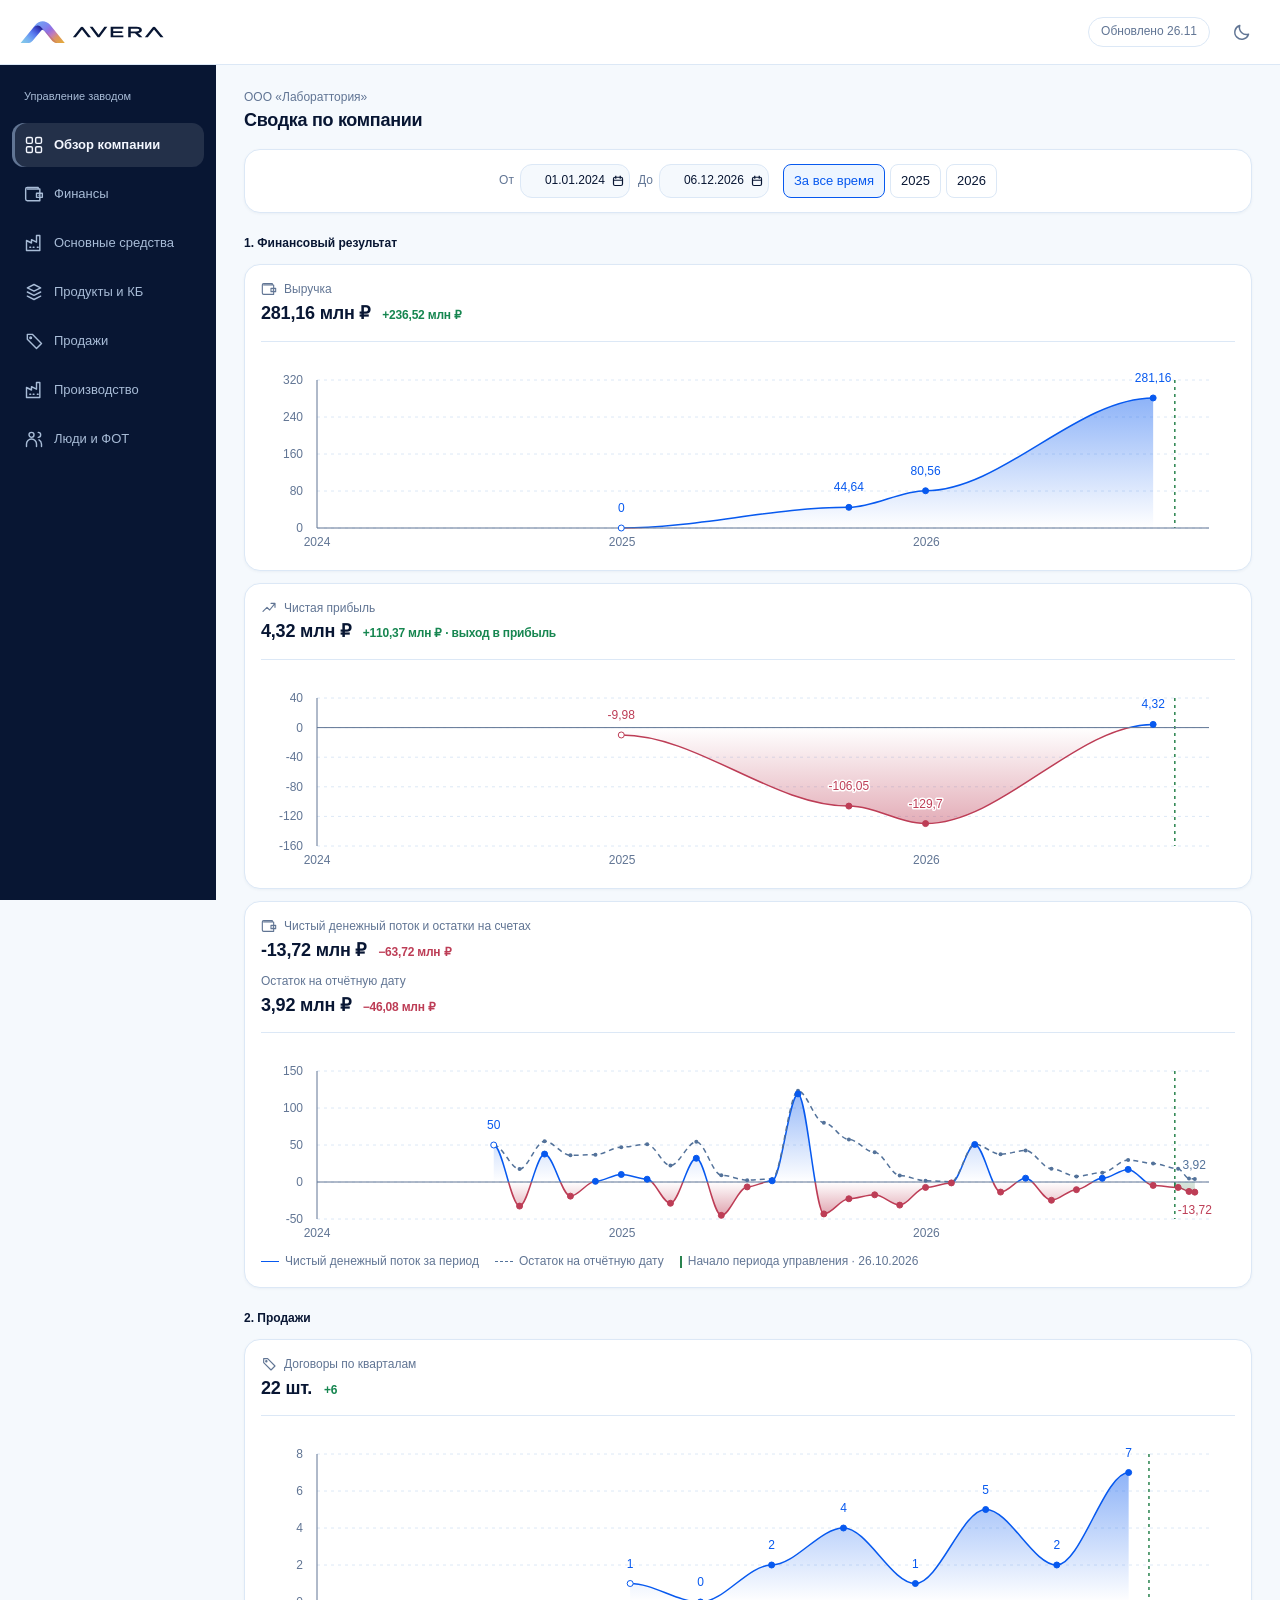
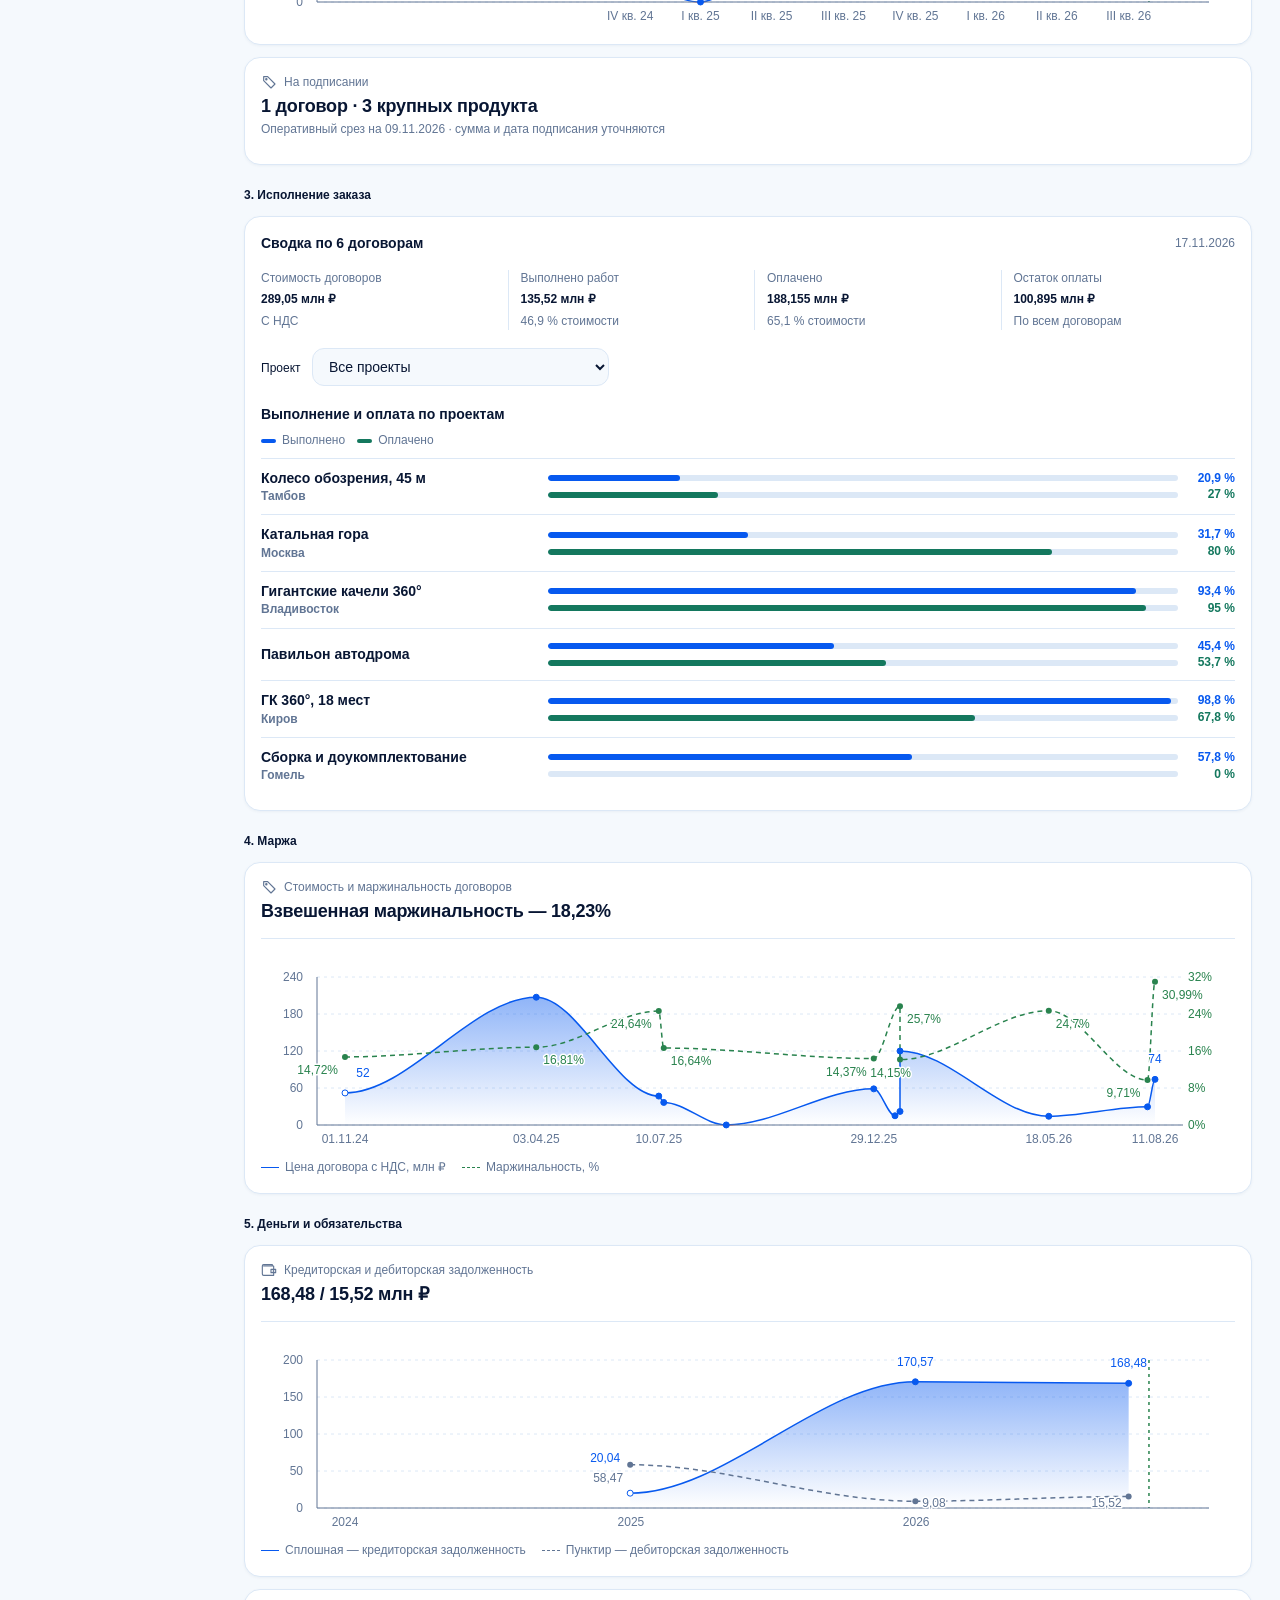
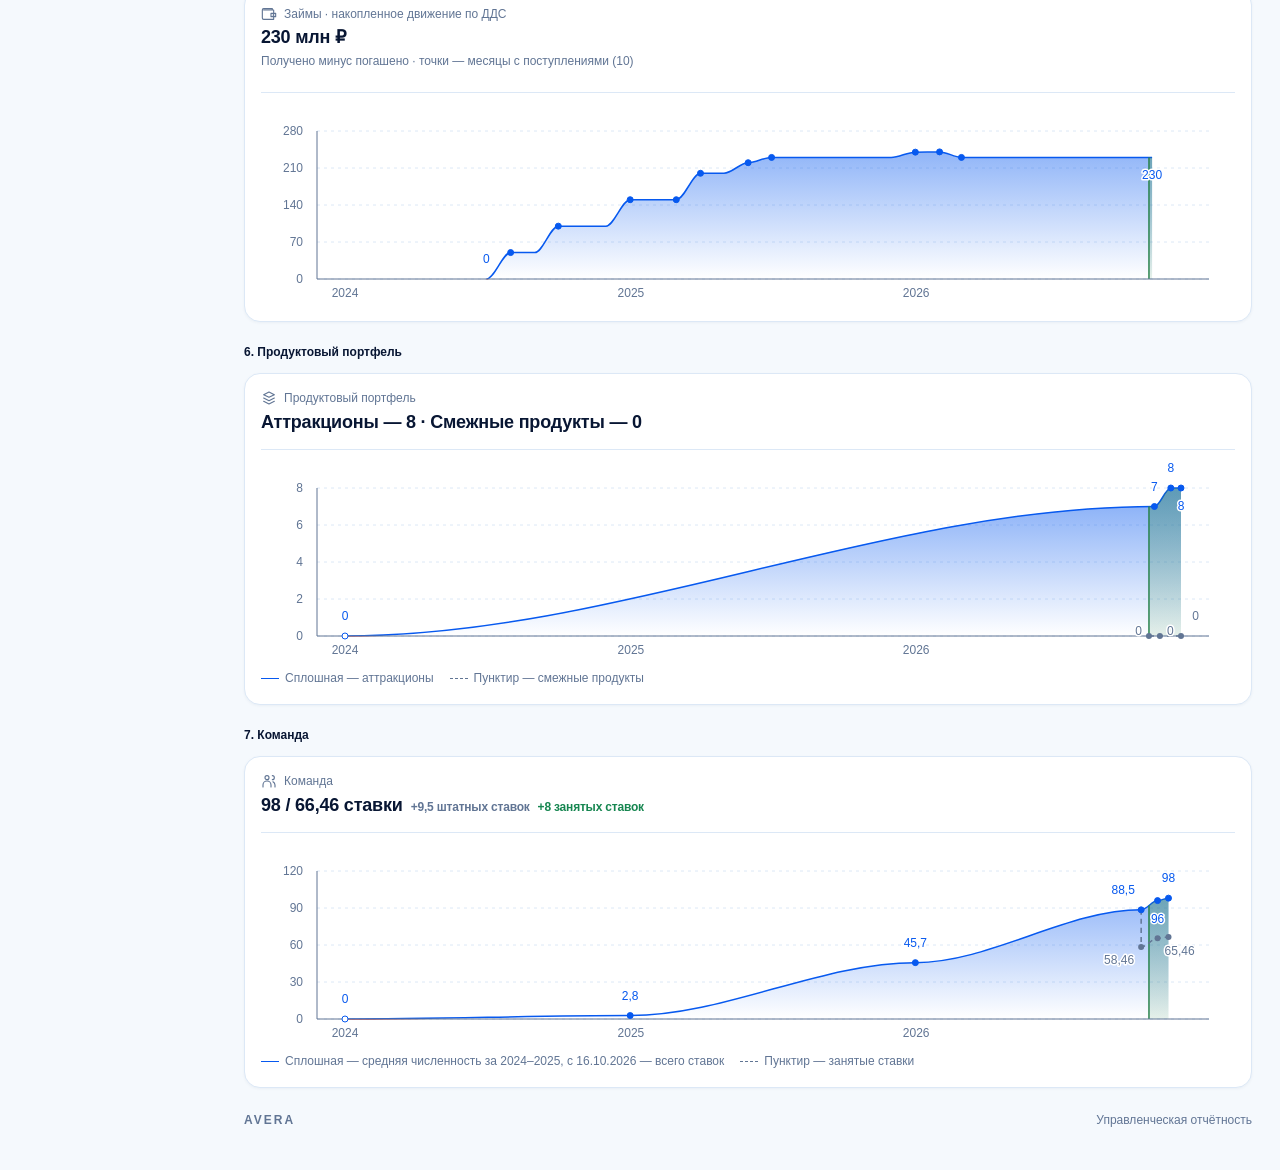
==== commit 5aea1753: "Считать портфель обзора по датированному реестру КБ" ====
--- a/index.html
+++ b/index.html
@@ -1,4 +1,4 @@
-<!doctype html><html lang="ru"><head><meta charset="utf-8"><meta name="viewport" content="width=device-width,initial-scale=1,viewport-fit=cover"><meta name="color-scheme" content="light dark"><meta name="description" content="AVERA: демонстрационный управленческий дашборд завода. Отчетность, кадровые агрегаты, основные средства и производственный график."><title>AVERA · Управленческий обзор</title><link rel="stylesheet" href="styles.css?v=actual-20261102"><link rel="stylesheet" href="tokens.css?v=actual-20261102"><link rel="stylesheet" href="design.css?v=theme-icon-1"><meta name="theme-color" id="av-theme-color" content="#ffffff"><script defer src="ui.js?v=actual-20261102"></script><script defer src="data.js?v=actual-20261102"></script><script defer src="owner.js?v=actual-20261102"></script><script defer src="hr-turnover-data.js?v=actual-20261102"></script><script defer src="data-bindings.js?v=staffing-20261120"></script><script defer src="accounting.js?v=verified-20261117"></script><script defer src="fixed-assets-data.js?v=actual-20261102"></script><script defer src="fixed-assets.js?v=actual-20261102"></script><script defer src="app.js?v=theme-icon-1"></script><script defer src="production-snapshot.js?v=actual-20261102"></script><script defer src="overview-series.js?v=contract-dates-published-20261125"></script><link rel="stylesheet" href="order-execution.css?v=1"><script defer src="order-snapshot.js?v=1"></script><script defer src="order-execution.js?v=2"></script><script defer src="real-overview.js?v=calendar-confirm-1"></script><script defer src="kd-data.js?v=kd-20261103"></script><script defer src="sku-baseline.js?v=baseline-20261103"></script><link rel="stylesheet" href="kb.css?v=20261126"><script defer src="kb-stages.js?v=20261126"></script><script defer src="kd.js?v=20261126"></script><link rel="stylesheet" href="comparison.css?v=calendar-confirm-1"></head><body id="avera-owner"><a class="skip" href="#main">К содержанию</a><svg class="av-sprite" aria-hidden="true" focusable="false" xmlns="http://www.w3.org/2000/svg"><defs><symbol id="av-i-menu" viewBox="0 0 24 24"><path d="M4 6h16M4 12h16M4 18h16"/></symbol><symbol id="av-i-close" viewBox="0 0 24 24"><path d="m6 6 12 12M18 6 6 18"/></symbol><symbol id="av-i-grid" viewBox="0 0 24 24"><rect x="3" y="3" width="7" height="7" rx="1.5"/><rect x="14" y="3" width="7" height="7" rx="1.5"/><rect x="3" y="14" width="7" height="7" rx="1.5"/><rect x="14" y="14" width="7" height="7" rx="1.5"/></symbol><symbol id="av-i-wallet" viewBox="0 0 24 24"><path d="M4 6h15v14H4a2 2 0 0 1-2-2V6a2 2 0 0 1 2-2h13v2"/><path d="M15 11h7v5h-7zM18 13.5h.1"/></symbol><symbol id="av-i-trend" viewBox="0 0 24 24"><path d="M3 17 9 11l4 4 8-10M15 5h6v6"/></symbol><symbol id="av-i-cash" viewBox="0 0 24 24"><rect x="3" y="5" width="18" height="14" rx="2"/><circle cx="12" cy="12" r="3"/><path d="M6 9v.1M18 15v.1"/></symbol><symbol id="av-i-package" viewBox="0 0 24 24"><path d="m12 3 9 5v9l-9 5-9-5V8l9-5ZM3 8l9 5 9-5M12 13v9M7.5 5.5l9 5"/></symbol><symbol id="av-i-clock" viewBox="0 0 24 24"><circle cx="12" cy="12" r="9"/><path d="M12 7v5l3 2"/></symbol><symbol id="av-i-products" viewBox="0 0 24 24"><path d="m12 3 8 4-8 4-8-4 8-4ZM4 12l8 4 8-4M4 17l8 4 8-4"/></symbol><symbol id="av-i-rocket" viewBox="0 0 24 24"><path d="M9 15 5 19l-1-4 4-4M9 15l4 1 6-6 1-6-6 1-6 6 1 4ZM13 16l-1 4 4-1 3-4"/><circle cx="15" cy="9" r="1.5"/></symbol><symbol id="av-i-people" viewBox="0 0 24 24"><circle cx="9" cy="7" r="3"/><path d="M3 21v-3a6 6 0 0 1 12 0v3M17 4a3 3 0 0 1 0 6M21 21v-3a6 6 0 0 0-3-5"/></symbol><symbol id="av-i-factory" viewBox="0 0 24 24"><path d="M3 21V9l6 3V8l6 3V3h4v18H3ZM7 17h1M11 17h1M16 17h1"/></symbol><symbol id="av-i-sales" viewBox="0 0 24 24"><path d="M4 4h6l11 11-6 6L4 10V4Z"/><circle cx="8" cy="8" r="1"/></symbol><symbol id="av-i-moon" viewBox="0 0 24 24"><path d="M20 14A8 8 0 0 1 10 4a8 8 0 1 0 10 10Z"/></symbol><symbol id="av-i-sun" viewBox="0 0 24 24"><circle cx="12" cy="12" r="4"/><path d="M12 2v2M12 20v2M2 12h2M20 12h2M5 5l1.5 1.5M17.5 17.5 19 19M5 19l1.5-1.5M17.5 6.5 19 5"/></symbol></defs></svg><header class="av-shell-header"><button type="button" id="av-open-menu" class="av-icon-button av-open-menu" aria-label="Открыть меню" aria-controls="av-menu" aria-expanded="false"><svg class="av-icon" viewBox="0 0 24 24" aria-hidden="true" focusable="false"><use href="#av-i-menu"></use></svg></button><a href="#overview" class="av-logo" aria-label="AVERA, обзор компании"><svg class="av-brand-lockup" aria-hidden="true" focusable="false" viewBox="67 35 574 90">
+<!doctype html><html lang="ru"><head><meta charset="utf-8"><meta name="viewport" content="width=device-width,initial-scale=1,viewport-fit=cover"><meta name="color-scheme" content="light dark"><meta name="description" content="AVERA: демонстрационный управленческий дашборд завода. Отчетность, кадровые агрегаты, основные средства и производственный график."><title>AVERA · Управленческий обзор</title><link rel="stylesheet" href="styles.css?v=actual-20261102"><link rel="stylesheet" href="tokens.css?v=actual-20261102"><link rel="stylesheet" href="design.css?v=theme-icon-1"><meta name="theme-color" id="av-theme-color" content="#ffffff"><script defer src="ui.js?v=actual-20261102"></script><script defer src="data.js?v=actual-20261102"></script><script defer src="owner.js?v=actual-20261102"></script><script defer src="hr-turnover-data.js?v=actual-20261102"></script><script defer src="data-bindings.js?v=staffing-20261120"></script><script defer src="accounting.js?v=verified-20261117"></script><script defer src="fixed-assets-data.js?v=actual-20261102"></script><script defer src="fixed-assets.js?v=actual-20261102"></script><script defer src="app.js?v=theme-icon-1"></script><script defer src="production-snapshot.js?v=actual-20261102"></script><script defer src="overview-series.js?v=contract-dates-published-20261125"></script><link rel="stylesheet" href="order-execution.css?v=1"><script defer src="order-snapshot.js?v=1"></script><script defer src="order-execution.js?v=2"></script><script defer src="kb-stages.js?v=portfolio-20261126"></script><script defer src="real-overview.js?v=portfolio-20261126"></script><script defer src="kd-data.js?v=kd-20261103"></script><script defer src="sku-baseline.js?v=baseline-20261103"></script><link rel="stylesheet" href="kb.css?v=20261126-kb-detail"><script defer src="kd.js?v=20261126-kb-detail"></script><link rel="stylesheet" href="comparison.css?v=calendar-confirm-1"></head><body id="avera-owner"><a class="skip" href="#main">К содержанию</a><svg class="av-sprite" aria-hidden="true" focusable="false" xmlns="http://www.w3.org/2000/svg"><defs><symbol id="av-i-menu" viewBox="0 0 24 24"><path d="M4 6h16M4 12h16M4 18h16"/></symbol><symbol id="av-i-close" viewBox="0 0 24 24"><path d="m6 6 12 12M18 6 6 18"/></symbol><symbol id="av-i-grid" viewBox="0 0 24 24"><rect x="3" y="3" width="7" height="7" rx="1.5"/><rect x="14" y="3" width="7" height="7" rx="1.5"/><rect x="3" y="14" width="7" height="7" rx="1.5"/><rect x="14" y="14" width="7" height="7" rx="1.5"/></symbol><symbol id="av-i-wallet" viewBox="0 0 24 24"><path d="M4 6h15v14H4a2 2 0 0 1-2-2V6a2 2 0 0 1 2-2h13v2"/><path d="M15 11h7v5h-7zM18 13.5h.1"/></symbol><symbol id="av-i-trend" viewBox="0 0 24 24"><path d="M3 17 9 11l4 4 8-10M15 5h6v6"/></symbol><symbol id="av-i-cash" viewBox="0 0 24 24"><rect x="3" y="5" width="18" height="14" rx="2"/><circle cx="12" cy="12" r="3"/><path d="M6 9v.1M18 15v.1"/></symbol><symbol id="av-i-package" viewBox="0 0 24 24"><path d="m12 3 9 5v9l-9 5-9-5V8l9-5ZM3 8l9 5 9-5M12 13v9M7.5 5.5l9 5"/></symbol><symbol id="av-i-clock" viewBox="0 0 24 24"><circle cx="12" cy="12" r="9"/><path d="M12 7v5l3 2"/></symbol><symbol id="av-i-products" viewBox="0 0 24 24"><path d="m12 3 8 4-8 4-8-4 8-4ZM4 12l8 4 8-4M4 17l8 4 8-4"/></symbol><symbol id="av-i-rocket" viewBox="0 0 24 24"><path d="M9 15 5 19l-1-4 4-4M9 15l4 1 6-6 1-6-6 1-6 6 1 4ZM13 16l-1 4 4-1 3-4"/><circle cx="15" cy="9" r="1.5"/></symbol><symbol id="av-i-people" viewBox="0 0 24 24"><circle cx="9" cy="7" r="3"/><path d="M3 21v-3a6 6 0 0 1 12 0v3M17 4a3 3 0 0 1 0 6M21 21v-3a6 6 0 0 0-3-5"/></symbol><symbol id="av-i-factory" viewBox="0 0 24 24"><path d="M3 21V9l6 3V8l6 3V3h4v18H3ZM7 17h1M11 17h1M16 17h1"/></symbol><symbol id="av-i-sales" viewBox="0 0 24 24"><path d="M4 4h6l11 11-6 6L4 10V4Z"/><circle cx="8" cy="8" r="1"/></symbol><symbol id="av-i-moon" viewBox="0 0 24 24"><path d="M20 14A8 8 0 0 1 10 4a8 8 0 1 0 10 10Z"/></symbol><symbol id="av-i-sun" viewBox="0 0 24 24"><circle cx="12" cy="12" r="4"/><path d="M12 2v2M12 20v2M2 12h2M20 12h2M5 5l1.5 1.5M17.5 17.5 19 19M5 19l1.5-1.5M17.5 6.5 19 5"/></symbol></defs></svg><header class="av-shell-header"><button type="button" id="av-open-menu" class="av-icon-button av-open-menu" aria-label="Открыть меню" aria-controls="av-menu" aria-expanded="false"><svg class="av-icon" viewBox="0 0 24 24" aria-hidden="true" focusable="false"><use href="#av-i-menu"></use></svg></button><a href="#overview" class="av-logo" aria-label="AVERA, обзор компании"><svg class="av-brand-lockup" aria-hidden="true" focusable="false" viewBox="67 35 574 90">
     <defs>
       <linearGradient id="av-brand-ribbon-return" gradientUnits="userSpaceOnUse" x1="86" y1="124" x2="146" y2="57">
         <stop stop-color="#80c5ea" />
--- a/kb.css
+++ b/kb.css
@@ -16,21 +16,29 @@
 .kb-matrix tbody th,.kb-desktop thead tr:nth-child(2) th:first-child { text-align:left; padding-left:10px }
 .kb-matrix .kb-groups th,.kb-matrix .kb-band th { color:var(--muted); background:var(--tint); font-weight:600; border-right:1px solid var(--line) }
 .kb-desktop :is(th,td):is(:nth-child(3),:nth-child(4),:nth-child(7),:nth-child(12)){ border-left:1px solid var(--line) }
-.kb-name { width:13% } .kb-percent { width:5% }
-.kb-matrix .kb-pct { font-weight:650; white-space:nowrap }
+.kb-name { width:16% } .kb-percent { width:6% }
+.kb-matrix .kb-pct { color:var(--accent); font-size:13px; font-weight:650; white-space:nowrap }
 .kb-pct sup { color:var(--warn); font-size:9px }
 .kb-cell { display:grid; place-items:center; min-height:28px }
-.kb-note,.kb-details { font-size:12px; line-height:1.45; color:var(--muted) }
-.kb-note { margin:9px 0 15px }
+.kb-details { font-size:12px; line-height:1.45; color:var(--muted) }
+.kb-details { margin-top:12px }
 .kb-details summary { cursor:pointer; color:var(--accent); width:fit-content }
 .kb-details p { max-width:85ch }
 .kb-matrix .kb-mobile { display:none }
-@container (max-width: 980px) {
+@media (min-width:761px) {
+  .kb-matrix { overflow-x:auto }
+  .kb-matrix .kb-desktop { min-width:940px }
+  .kb-desktop .kb-groups th { height:32px; color:var(--accent) }
+  .kb-desktop thead tr:nth-child(2) th { height:63px; background:var(--surface) }
+  .kb-desktop tbody th { padding-left:14px; font-size:13px; font-weight:600 }
+  .kb-desktop .kb-cell { min-height:clamp(30px,3.6vh,36px) }
+}
+@media (max-width:760px) {
   .kb-matrix .kb-desktop { display:none }
   .kb-matrix .kb-mobile { display:table }
   .kb-mobile thead th:first-child { width:30%; text-align:left; padding-left:7px }
   .kb-mobile thead th { vertical-align:bottom; padding:7px 0 }
-  .kb-mobile thead th span { display:inline-block; writing-mode:vertical-rl; transform:rotate(180deg); white-space:nowrap }
+  .kb-mobile thead th span { display:inline-block; writing-mode:vertical-rl; transform:rotate(180deg); max-inline-size:8em; white-space:normal; text-wrap:balance }
   .kb-mobile tbody th { font-size:11px; padding:3px 5px }
   .kb-mobile td { padding:1px 0 }
   .kb-mobile .kb-cell { min-height:23px }
@@ -42,3 +50,28 @@
 }
 
 .kb-mobile-date { display:none } @media (max-width:760px) { .kb-mobile-date { display:inline } }
+.kb-cell { width:100%; padding:0; border:0; background:transparent; color:inherit; cursor:pointer }
+.kb-cell:focus-visible,.kb-record summary:focus-visible { outline:2px solid var(--accent); outline-offset:-2px }
+.kb-stage-dialog { width:min(420px,calc(100% - 24px)); overflow-wrap:anywhere }
+.kb-stage-dialog h3,.kb-register h2 { font-size:16px; margin:0 }
+.kb-stage-dialog form { text-align:right }
+.kb-stage-dialog button { min-height:40px; padding:6px 16px; border:1px solid var(--line); border-radius:10px; background:var(--tint); color:var(--accent); cursor:pointer }
+.kb-register { margin:20px 0 12px }
+.kb-register > p,.kb-record p { color:var(--muted); font-size:13px }
+.kb-section .kb-record { min-width:0; padding:0; margin:6px 0; background:var(--surface); border:1px solid var(--line); border-radius:12px; }
+.kb-record summary { cursor:pointer; padding:12px; font-weight:600; overflow-wrap:anywhere }
+.kb-record summary small { color:var(--accent); margin-left:8px; white-space:nowrap }
+.kb-record dl { margin:4px 12px 12px; display:grid; grid-template-columns:minmax(9em,22%) 1fr; gap:6px 14px; font-size:13px }
+.kb-record dd { margin:0; overflow-wrap:anywhere }
+.kb-record dt,.kb-nodes small { color:var(--muted) }
+.kb-record p,.kb-record .table-wrap { margin:8px 12px }
+.kb-record .kb-nodes { margin:0 12px 12px; padding:0 }
+.kb-nodes ul { list-style:none; padding:0 12px; margin:0 }
+.kb-nodes li { display:grid; grid-template-columns:minmax(0,1fr) auto; gap:2px 8px; border-top:1px solid var(--line); padding:8px 0; font-size:13px; overflow-wrap:anywhere }
+.kb-nodes small { grid-column:1/-1 }
+@media(max-width:760px) {
+  .kb-record dl { grid-template-columns:1fr; gap:2px }
+  .kb-record dd + dt { margin-top:6px }
+  .kb-mobile button.kb-cell { min-height:28px }
+  .kb-record summary { min-height:44px }
+}
